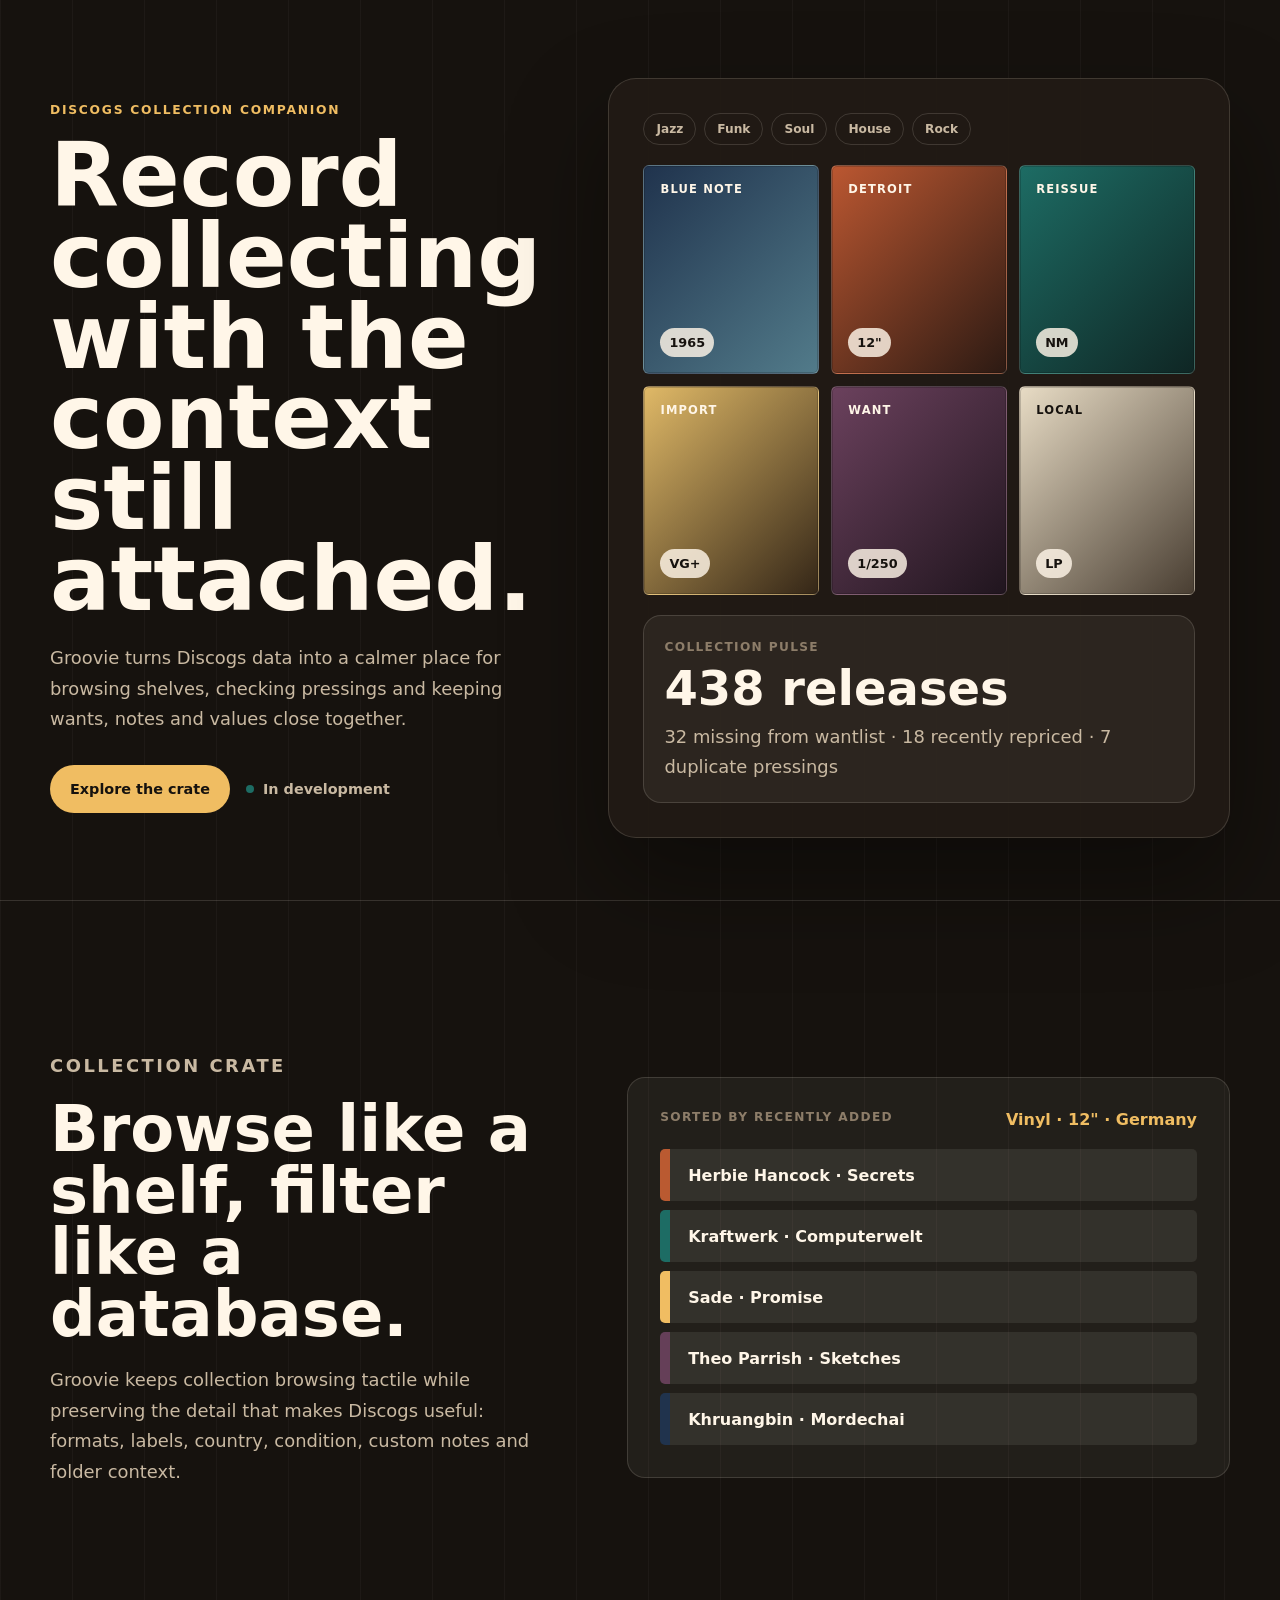
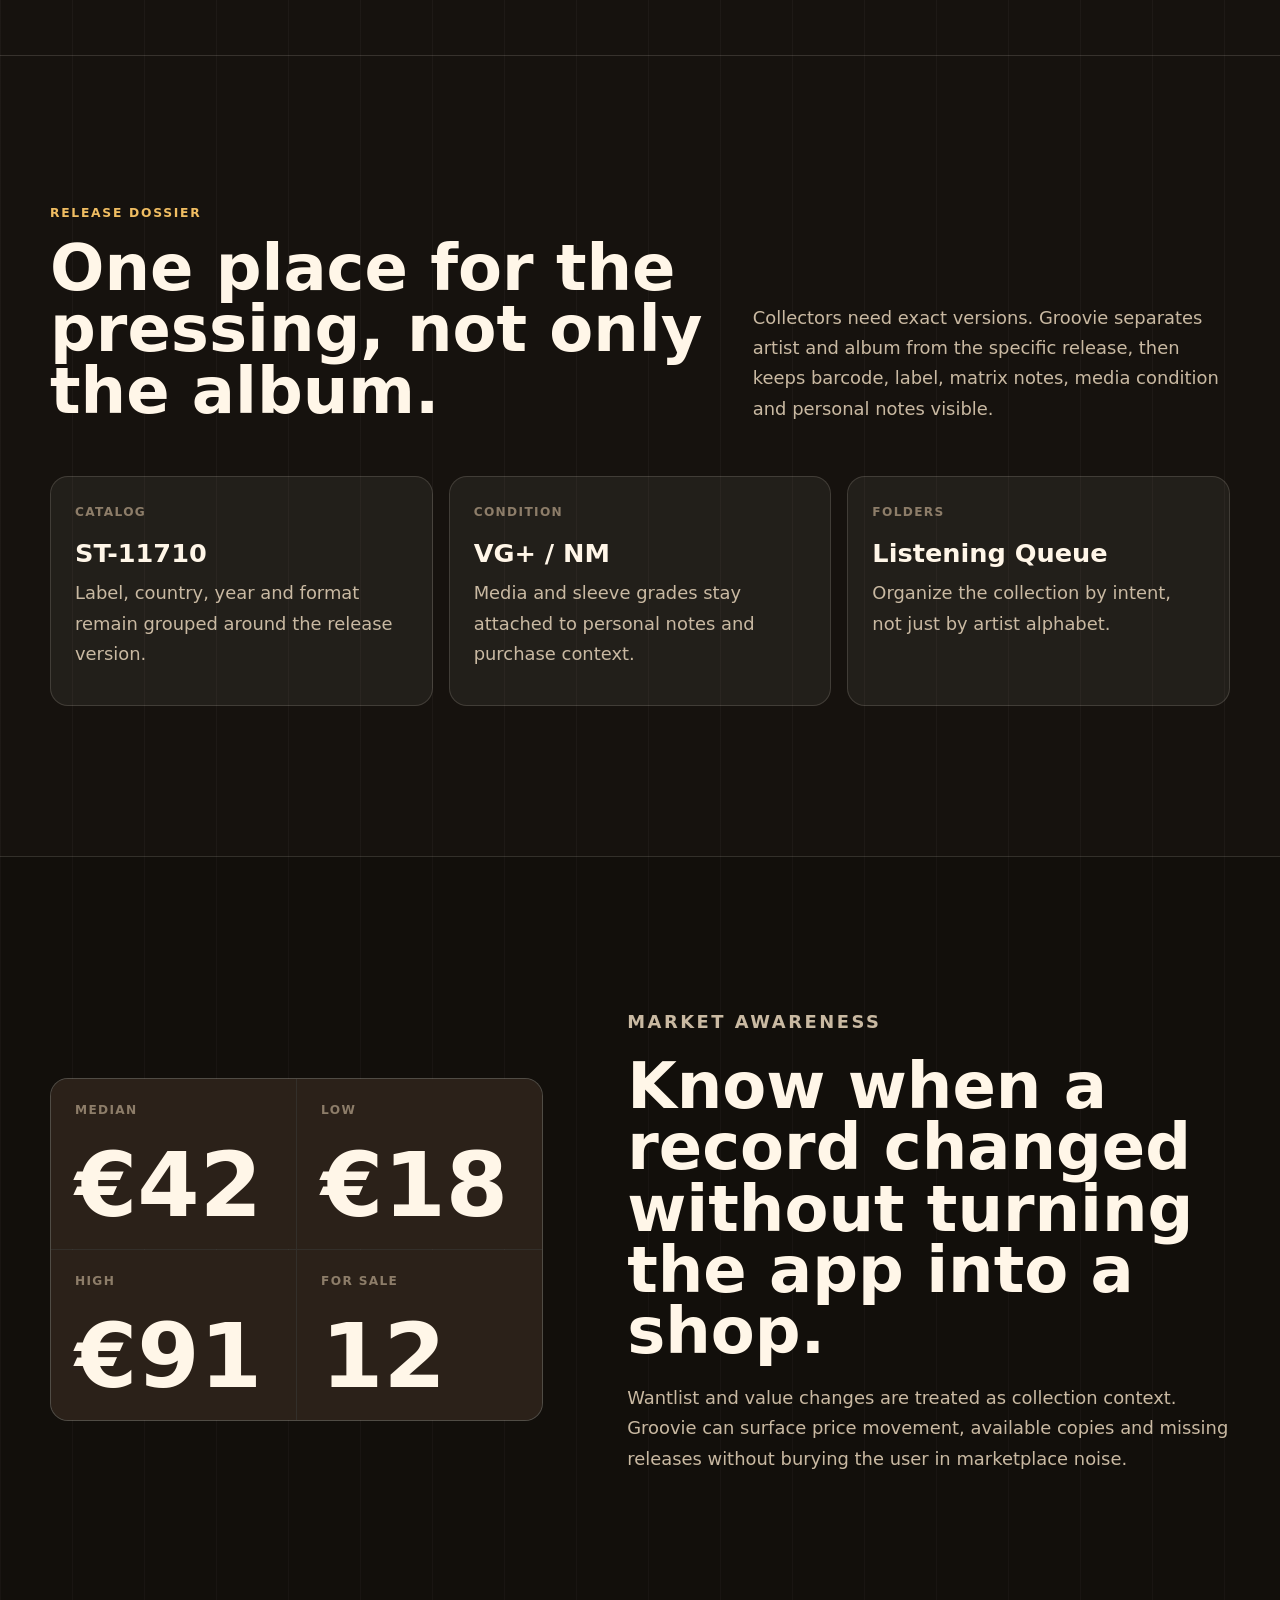
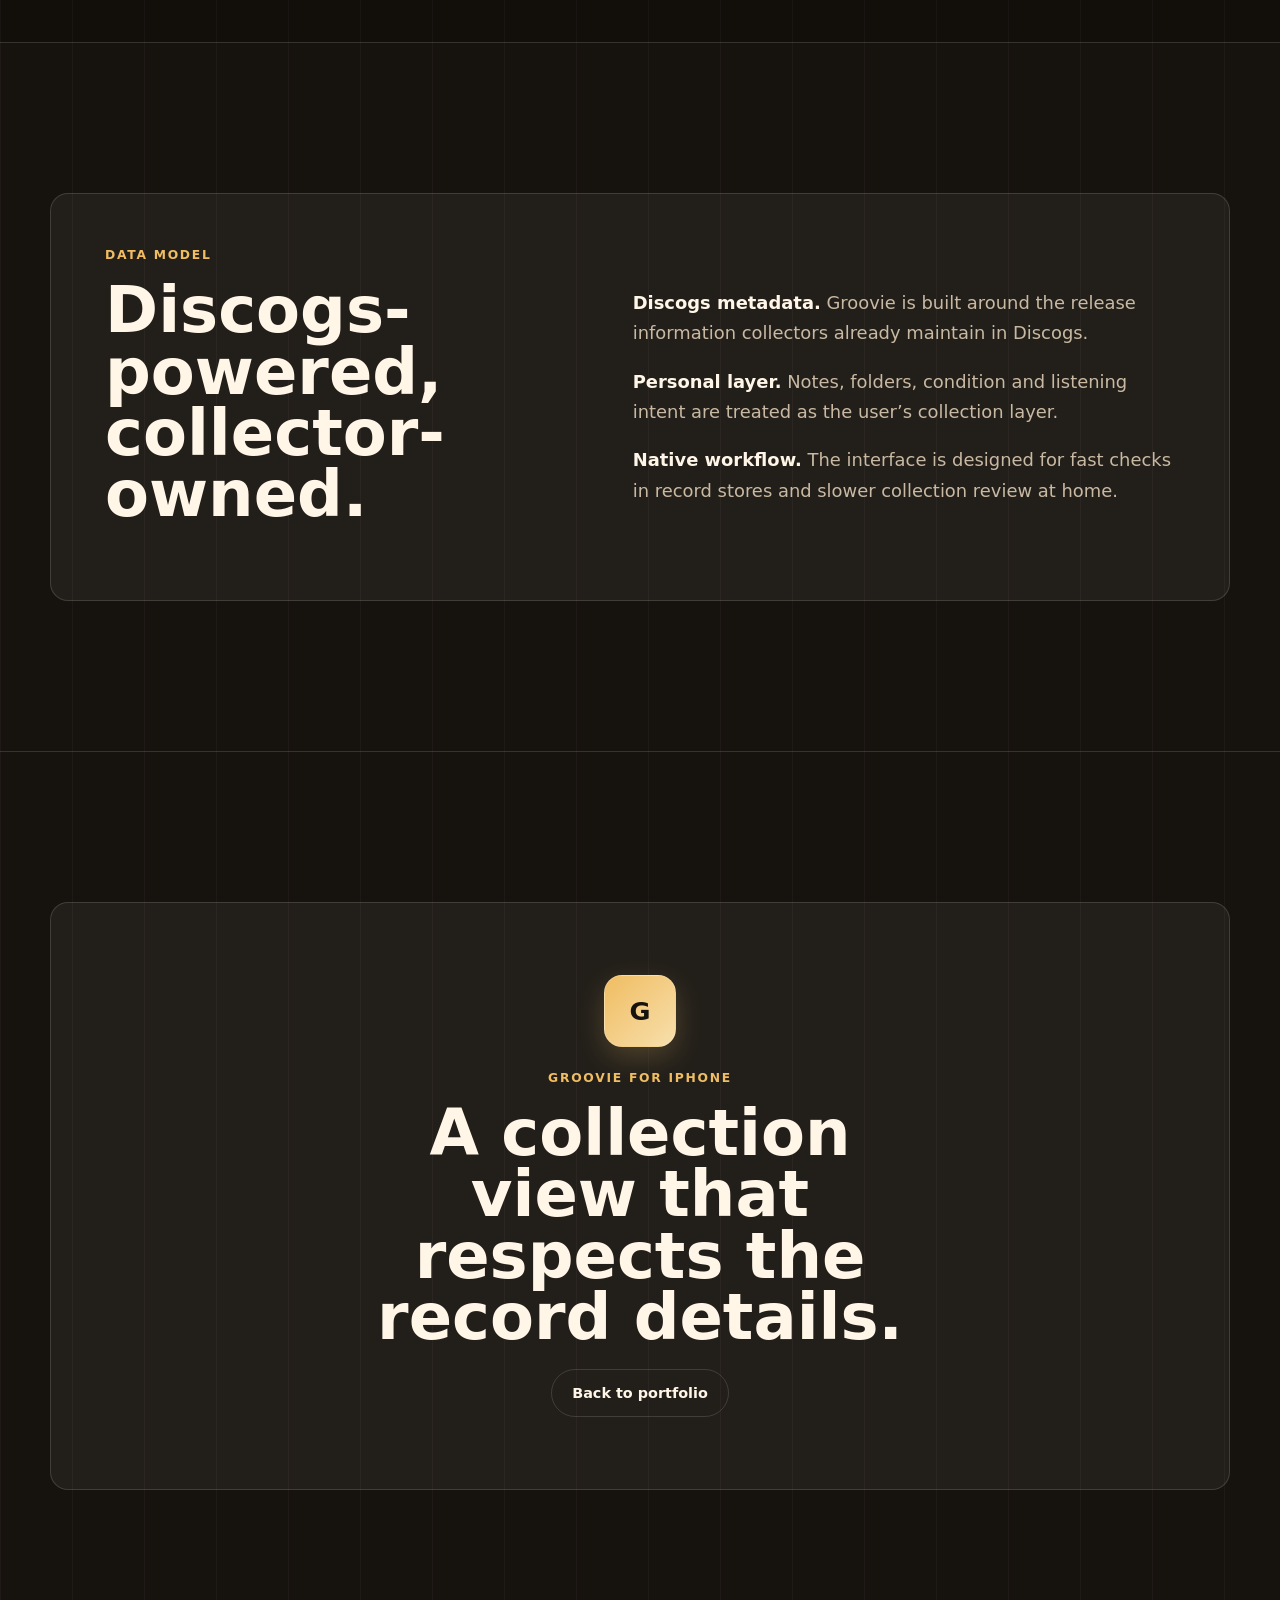
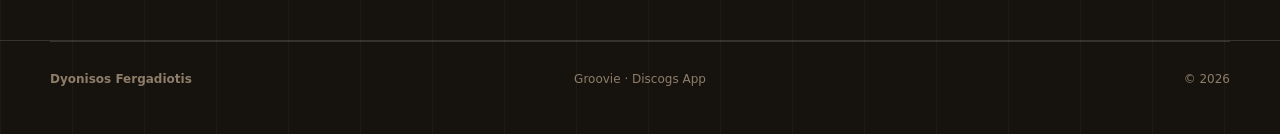
==== projects/GV/Groovie.html @ c1273c3e "Add Groovie portfolio page" ====
<!doctype html>
<html lang="en">
<head>
  <meta charset="utf-8">
  <meta name="viewport" content="width=device-width, initial-scale=1, viewport-fit=cover">
  <meta name="theme-color" content="#16120e">
  <meta name="description" content="Groovie is a native Discogs companion for browsing, valuing and organizing a record collection.">
  <meta property="og:title" content="Groovie · A Discogs companion for record collectors.">
  <meta property="og:description" content="Collection context, release details, wantlist signals and market awareness for vinyl collectors.">
  <title>Groovie · Discogs Collection App</title>
  <link rel="stylesheet" href="../app-shell.css?v=20260615-mobile-safe-area-v2">
  <link rel="stylesheet" href="stylesheet.css?v=20260620-groovie">
  <link rel="stylesheet" href="../../css/motion.css?v=20260614">
  <script src="../../js/motion.js?v=20260614" defer></script>
</head>
<body>
  <a class="skip-link" href="#main">Skip to content</a>

  <header class="app-header">
    <a class="app-brand" href="#top" aria-label="Groovie home">
      <span class="groovie-brand-mark" aria-hidden="true">G</span>
      <span>Groovie</span>
    </a>
    <button class="app-nav-toggle" type="button" aria-expanded="false" aria-controls="app-navigation">Menu</button>
    <nav class="app-nav" id="app-navigation" aria-label="Page sections">
      <a href="#crate">Crate</a>
      <a href="#release">Release</a>
      <a href="#market">Market</a>
      <a href="#privacy">Privacy</a>
    </nav>
    <a class="app-portfolio-link" href="../../index.html">Portfolio</a>
  </header>

  <main id="main">
    <section class="groovie-hero" id="top">
      <div class="hero-copy reveal">
        <p class="eyebrow">Discogs collection companion</p>
        <h1>Record collecting with the context still attached.</h1>
        <p class="hero-lead">Groovie turns Discogs data into a calmer place for browsing shelves, checking pressings and keeping wants, notes and values close together.</p>
        <div class="hero-actions">
          <a class="button button-primary" href="#crate">Explore the crate</a>
          <span class="status"><span></span>In development</span>
        </div>
      </div>

      <div class="crate-stage reveal" aria-label="Groovie collection preview">
        <div class="record-index" aria-hidden="true">
          <span>Jazz</span><span>Funk</span><span>Soul</span><span>House</span><span>Rock</span>
        </div>
        <div class="record-wall" aria-hidden="true">
          <article class="sleeve sleeve-one"><span>Blue Note</span><strong>1965</strong></article>
          <article class="sleeve sleeve-two"><span>Detroit</span><strong>12"</strong></article>
          <article class="sleeve sleeve-three"><span>Reissue</span><strong>NM</strong></article>
          <article class="sleeve sleeve-four"><span>Import</span><strong>VG+</strong></article>
          <article class="sleeve sleeve-five"><span>Want</span><strong>1/250</strong></article>
          <article class="sleeve sleeve-six"><span>Local</span><strong>LP</strong></article>
        </div>
        <div class="needle-panel">
          <span>Collection pulse</span>
          <strong>438 releases</strong>
          <p>32 missing from wantlist · 18 recently repriced · 7 duplicate pressings</p>
        </div>
      </div>
    </section>

    <section class="crate-section" id="crate">
      <div class="section-shell split-layout">
        <div class="section-copy reveal">
          <p class="eyebrow">Collection crate</p>
          <h2>Browse like a shelf, filter like a database.</h2>
          <p>Groovie keeps collection browsing tactile while preserving the detail that makes Discogs useful: formats, labels, country, condition, custom notes and folder context.</p>
        </div>
        <div class="crate-console reveal">
          <div class="console-top">
            <span>Sorted by recently added</span>
            <strong>Vinyl · 12" · Germany</strong>
          </div>
          <div class="spine-list" aria-label="Example record spines">
            <span style="--c: #ba5a31;">Herbie Hancock · Secrets</span>
            <span style="--c: #1d6c64;">Kraftwerk · Computerwelt</span>
            <span style="--c: #f0bd62;">Sade · Promise</span>
            <span style="--c: #653f58;">Theo Parrish · Sketches</span>
            <span style="--c: #20334d;">Khruangbin · Mordechai</span>
          </div>
        </div>
      </div>
    </section>

    <section class="release-section" id="release">
      <div class="section-shell">
        <div class="section-heading reveal">
          <div>
            <p class="eyebrow">Release dossier</p>
            <h2>One place for the pressing, not only the album.</h2>
          </div>
          <p>Collectors need exact versions. Groovie separates artist and album from the specific release, then keeps barcode, label, matrix notes, media condition and personal notes visible.</p>
        </div>
        <div class="release-grid">
          <article class="release-card reveal">
            <span>Catalog</span>
            <strong>ST-11710</strong>
            <p>Label, country, year and format remain grouped around the release version.</p>
          </article>
          <article class="release-card reveal">
            <span>Condition</span>
            <strong>VG+ / NM</strong>
            <p>Media and sleeve grades stay attached to personal notes and purchase context.</p>
          </article>
          <article class="release-card reveal">
            <span>Folders</span>
            <strong>Listening Queue</strong>
            <p>Organize the collection by intent, not just by artist alphabet.</p>
          </article>
        </div>
      </div>
    </section>

    <section class="market-section" id="market">
      <div class="section-shell market-layout">
        <div class="market-board reveal" aria-label="Example market signals">
          <div><span>Median</span><strong>€42</strong></div>
          <div><span>Low</span><strong>€18</strong></div>
          <div><span>High</span><strong>€91</strong></div>
          <div><span>For sale</span><strong>12</strong></div>
        </div>
        <div class="section-copy reveal">
          <p class="eyebrow">Market awareness</p>
          <h2>Know when a record changed without turning the app into a shop.</h2>
          <p>Wantlist and value changes are treated as collection context. Groovie can surface price movement, available copies and missing releases without burying the user in marketplace noise.</p>
        </div>
      </div>
    </section>

    <section class="privacy-section" id="privacy">
      <div class="section-shell privacy-layout reveal">
        <div>
          <p class="eyebrow">Data model</p>
          <h2>Discogs-powered, collector-owned.</h2>
        </div>
        <div class="privacy-copy">
          <p><strong>Discogs metadata.</strong> Groovie is built around the release information collectors already maintain in Discogs.</p>
          <p><strong>Personal layer.</strong> Notes, folders, condition and listening intent are treated as the user’s collection layer.</p>
          <p><strong>Native workflow.</strong> The interface is designed for fast checks in record stores and slower collection review at home.</p>
        </div>
      </div>
    </section>

    <section class="closing-section">
      <div class="section-shell closing-inner reveal">
        <span class="groovie-brand-mark closing-mark" aria-hidden="true">G</span>
        <p class="eyebrow">Groovie for iPhone</p>
        <h2>A collection view that respects the record details.</h2>
        <a class="button button-secondary" href="../../index.html">Back to portfolio</a>
      </div>
    </section>
  </main>

  <footer class="app-footer">
    <a href="../../index.html">Dyonisos Fergadiotis</a>
    <span class="app-footer-product">Groovie · Discogs App</span>
    <span class="app-footer-copy">&copy; <span data-current-year></span></span>
  </footer>
  <script src="../app-shell.js?v=20260615-scroll-reveal" defer></script>
</body>
</html>
---- projects/app-shell.css ----
.app-header,
.app-footer {
  --safe-top: env(safe-area-inset-top, 0px);
  --safe-right: env(safe-area-inset-right, 0px);
  --safe-bottom: env(safe-area-inset-bottom, 0px);
  --safe-left: env(safe-area-inset-left, 0px);
}

.app-header {
  position: fixed;
  top: calc(16px + var(--safe-top));
  left: 50%;
  z-index: 100;
  width: min(calc(100% - 32px - var(--safe-left) - var(--safe-right)), 1180px);
  max-height: calc(100dvh - 32px - var(--safe-top) - var(--safe-bottom));
  min-height: 64px;
  padding: 9px 10px 9px 12px;
  display: grid;
  grid-template-columns: 1fr auto 1fr;
  align-items: center;
  gap: 20px;
  transform: translateX(-50%);
  border: 1px solid var(--line, rgba(255, 255, 255, 0.14));
  border-radius: 20px;
  background: color-mix(in srgb, var(--bg, var(--ink, #101116)) 78%, transparent);
  box-shadow: 0 20px 60px rgba(0, 0, 0, 0.18);
  backdrop-filter: blur(22px) saturate(140%);
  transition: opacity 260ms ease, transform 260ms ease, visibility 260ms ease;
}

html.app-header-scroll-reveal .app-header:not(.is-visible) {
  opacity: 0;
  visibility: hidden;
  pointer-events: none;
  transform: translate(-50%, calc(-100% - 16px - var(--safe-top)));
}

.app-brand {
  display: inline-flex;
  align-items: center;
  gap: 10px;
  width: max-content;
  color: var(--text, var(--ink, #fff));
  font-size: 0.94rem;
  font-weight: 700;
  text-decoration: none;
  overflow-wrap: anywhere;
}

.app-brand img {
  width: 42px;
  height: 42px;
  border-radius: 11px;
  object-fit: cover;
  box-shadow: 0 8px 24px color-mix(in srgb, var(--accent, var(--blue, #3478f6)) 24%, transparent);
}

.app-nav {
  display: flex;
  align-items: center;
  justify-content: center;
  gap: 4px;
}

.app-nav a,
.app-portfolio-link {
  min-height: 40px;
  padding: 9px 13px;
  display: inline-flex;
  align-items: center;
  justify-content: center;
  border-radius: 11px;
  color: var(--muted, #8a8f99);
  font-size: 0.86rem;
  font-weight: 600;
  text-decoration: none;
  overflow-wrap: anywhere;
  transition: color 180ms ease, background 180ms ease;
}

.app-nav a:hover,
.app-nav a:focus-visible {
  color: var(--text, var(--ink, #fff));
  background: color-mix(in srgb, var(--text, #fff) 7%, transparent);
}

.app-portfolio-link {
  justify-self: end;
  color: var(--bg, var(--ink, #07101f));
  background: var(--accent, var(--blue, #7cc4ff));
}

.app-portfolio-link:hover,
.app-portfolio-link:focus-visible {
  filter: brightness(1.08);
}

.app-nav-toggle {
  display: none;
  min-width: 44px;
  min-height: 44px;
  padding: 9px 12px;
  color: var(--text, var(--ink, #fff));
  border: 1px solid var(--line, rgba(255, 255, 255, 0.14));
  border-radius: 11px;
  background: transparent;
  font: inherit;
  font-size: 0.82rem;
  font-weight: 700;
}

.app-footer {
  width: min(calc(100% - 40px - var(--safe-left) - var(--safe-right)), 1180px);
  margin: 0 auto;
  padding: 30px 0 calc(48px + var(--safe-bottom));
  display: grid;
  grid-template-columns: 1fr auto 1fr;
  align-items: center;
  gap: 24px;
  color: var(--faint, var(--muted, #8a8f99));
  border-top: 1px solid var(--line, rgba(255, 255, 255, 0.14));
  font-size: 0.75rem;
}

.app-footer a {
  width: max-content;
  color: inherit;
  font-weight: 650;
  text-decoration: none;
}

.app-footer a:hover,
.app-footer a:focus-visible {
  color: var(--text, var(--ink, #fff));
}

.app-footer-product {
  text-align: center;
}

.app-footer-copy {
  justify-self: end;
}

@media (max-width: 860px) {
  .app-header {
    grid-template-columns: minmax(0, 1fr) auto auto;
    align-items: center;
    gap: 8px;
    overflow-y: auto;
    overscroll-behavior: contain;
  }

  .app-brand {
    grid-column: 1;
    grid-row: 1;
  }

  .app-nav-toggle {
    grid-column: 3;
    grid-row: 1;
    display: inline-flex;
    align-items: center;
    justify-content: center;
  }

  .app-nav {
    display: none;
    grid-column: 1 / -1;
    width: 100%;
    max-height: calc(100dvh - 92px - var(--safe-top) - var(--safe-bottom));
    padding-top: 6px;
    overflow-y: auto;
    overscroll-behavior: contain;
    flex-direction: column;
    align-items: stretch;
  }

  .app-nav.open {
    display: flex;
  }

  .app-nav a {
    width: 100%;
    min-height: 44px;
  }

  .app-portfolio-link {
    grid-column: 2;
    grid-row: 1;
    width: auto;
    min-height: 44px;
    padding-inline: 12px;
  }

  .app-footer {
    grid-template-columns: 1fr;
    gap: 10px;
  }

  .app-footer-product {
    text-align: left;
  }

  .app-footer-copy {
    justify-self: start;
  }
}

@media (max-width: 480px) {
  .app-header {
    top: calc(10px + var(--safe-top));
    width: calc(100% - 20px - var(--safe-left) - var(--safe-right));
    max-height: calc(100dvh - 20px - var(--safe-top) - var(--safe-bottom));
    padding: 7px 8px 7px 10px;
    border-radius: 16px;
  }

  .app-brand img {
    width: 38px;
    height: 38px;
  }

  .app-brand {
    gap: 8px;
  }

  .app-portfolio-link,
  .app-nav-toggle {
    padding-inline: 10px;
    font-size: 0.76rem;
  }

  .app-footer {
    width: min(calc(100% - 28px - var(--safe-left) - var(--safe-right)), 1180px);
    padding-bottom: calc(34px + var(--safe-bottom));
  }
}

@media (max-width: 360px) {
  .app-brand span {
    display: none;
  }
}

@media (prefers-reduced-motion: reduce) {
  .app-header {
    transition-duration: 0.01ms;
  }
}
---- projects/GV/stylesheet.css ----
:root {
  --bg: #16120e;
  --surface: #221b15;
  --surface-soft: #2b2119;
  --text: #fff6e8;
  --muted: #c9b9a2;
  --faint: #8d7d69;
  --line: rgba(255, 246, 232, 0.14);
  --accent: #f0bd62;
  --accent-deep: #ba5a31;
  --green: #1d6c64;
  --max: 1180px;
}

* {
  box-sizing: border-box;
}

html {
  scroll-behavior: smooth;
  scroll-padding-top: 96px;
  background: var(--bg);
}

body {
  margin: 0;
  overflow-x: hidden;
  color: var(--text);
  background:
    linear-gradient(90deg, rgba(255, 246, 232, 0.035) 1px, transparent 1px) 0 0 / 72px 72px,
    var(--bg);
  font-family: Inter, ui-sans-serif, system-ui, -apple-system, BlinkMacSystemFont, "Segoe UI", sans-serif;
}

body::before {
  position: fixed;
  inset: 0;
  z-index: -1;
  content: "";
  background:
    linear-gradient(180deg, rgba(240, 189, 98, 0.11), transparent 34%),
    linear-gradient(120deg, rgba(29, 108, 100, 0.11), transparent 42%);
  pointer-events: none;
}

img,
svg {
  max-width: 100%;
  display: block;
}

a {
  color: inherit;
}

.skip-link {
  position: fixed;
  top: 12px;
  left: 12px;
  z-index: 1000;
  padding: 10px 14px;
  color: #16120e;
  background: var(--accent);
  transform: translateY(-140%);
}

.skip-link:focus {
  transform: translateY(0);
}

.section-shell,
.groovie-hero {
  width: min(calc(100% - 40px - env(safe-area-inset-left, 0px) - env(safe-area-inset-right, 0px)), var(--max));
  margin-inline: auto;
}

.groovie-brand-mark {
  width: 42px;
  height: 42px;
  display: grid;
  place-items: center;
  flex: 0 0 auto;
  border: 1px solid rgba(255, 246, 232, 0.22);
  border-radius: 11px;
  color: #16120e;
  background: linear-gradient(135deg, var(--accent), #f7dfac);
  box-shadow: 0 10px 28px rgba(240, 189, 98, 0.22);
  font-weight: 850;
}

.groovie-hero {
  min-height: 100svh;
  display: grid;
  grid-template-columns: minmax(0, 0.86fr) minmax(420px, 1.14fr);
  gap: clamp(42px, 7vw, 96px);
  align-items: center;
  padding: 72px 0 56px;
}

.eyebrow {
  margin: 0 0 18px;
  color: var(--accent);
  font-size: 0.77rem;
  font-weight: 800;
  letter-spacing: 0.14em;
  text-transform: uppercase;
}

h1,
h2,
h3,
p {
  margin-top: 0;
}

h1 {
  max-width: 10ch;
  margin-bottom: 24px;
  font-size: clamp(4rem, 7vw, 6.3rem);
  line-height: 0.9;
  letter-spacing: 0;
}

h2 {
  margin-bottom: 20px;
  font-size: clamp(2.2rem, 5vw, 5rem);
  line-height: 0.96;
  letter-spacing: 0;
}

h3 {
  font-size: 1.2rem;
}

.hero-lead,
.section-copy p,
.section-heading > p,
.privacy-copy p,
.release-card p,
.needle-panel p {
  color: var(--muted);
  font-size: clamp(1rem, 1.4vw, 1.12rem);
  line-height: 1.7;
}

.hero-lead {
  max-width: 48ch;
  margin-bottom: 30px;
}

.hero-actions {
  display: flex;
  align-items: center;
  flex-wrap: wrap;
  gap: 16px;
}

.button,
.status {
  min-height: 48px;
  display: inline-flex;
  align-items: center;
  justify-content: center;
  border-radius: 999px;
  font-size: 0.9rem;
  font-weight: 800;
  text-decoration: none;
}

.button {
  padding: 13px 20px;
}

.button-primary {
  color: #16120e;
  background: var(--accent);
}

.button-secondary {
  color: var(--text);
  border: 1px solid var(--line);
}

.status {
  gap: 9px;
  color: var(--muted);
}

.status span {
  width: 8px;
  height: 8px;
  border-radius: 50%;
  background: var(--green);
}

.crate-stage {
  position: relative;
  min-height: 660px;
  padding: clamp(18px, 3vw, 34px);
  display: grid;
  align-content: stretch;
  gap: 20px;
  border: 1px solid var(--line);
  border-radius: 28px;
  background: color-mix(in srgb, var(--surface) 92%, transparent);
  box-shadow: 0 44px 100px rgba(0, 0, 0, 0.38);
}

.record-index {
  display: flex;
  flex-wrap: wrap;
  gap: 8px;
}

.record-index span {
  padding: 8px 12px;
  border: 1px solid var(--line);
  border-radius: 999px;
  color: var(--muted);
  font-size: 0.76rem;
  font-weight: 750;
}

.record-wall {
  min-height: 430px;
  display: grid;
  grid-template-columns: repeat(3, minmax(0, 1fr));
  gap: 12px;
}

.sleeve {
  min-height: 0;
  padding: 16px;
  display: flex;
  flex-direction: column;
  justify-content: space-between;
  overflow: hidden;
  border: 1px solid rgba(255, 246, 232, 0.16);
  border-radius: 6px;
  color: #fff6e8;
  box-shadow: inset 0 0 0 1px rgba(0, 0, 0, 0.18);
}

.sleeve span,
.sleeve strong {
  position: relative;
  z-index: 1;
}

.sleeve span {
  font-size: 0.72rem;
  font-weight: 800;
  letter-spacing: 0.1em;
  text-transform: uppercase;
}

.sleeve strong {
  align-self: flex-start;
  padding: 7px 9px;
  color: #16120e;
  background: rgba(255, 246, 232, 0.82);
  border-radius: 999px;
  font-size: 0.8rem;
}

.sleeve-one { background: linear-gradient(135deg, #20334d, #527b8a); }
.sleeve-two { background: linear-gradient(135deg, #bb5731, #2c1a13); }
.sleeve-three { background: linear-gradient(135deg, #1d6c64, #0f2624); }
.sleeve-four { background: linear-gradient(135deg, #e0b967, #342617); }
.sleeve-five { background: linear-gradient(135deg, #6b415d, #20151e); }
.sleeve-six { background: linear-gradient(135deg, #e8dcc5, #493e32); color: #16120e; }

.needle-panel,
.crate-console,
.release-card,
.market-board,
.privacy-layout,
.closing-inner {
  border: 1px solid var(--line);
  border-radius: 18px;
  background: rgba(255, 246, 232, 0.055);
}

.needle-panel {
  padding: 20px;
}

.needle-panel span,
.console-top span,
.release-card span,
.market-board span {
  color: var(--faint);
  font-size: 0.76rem;
  font-weight: 800;
  letter-spacing: 0.11em;
  text-transform: uppercase;
}

.needle-panel strong {
  display: block;
  margin: 5px 0 6px;
  font-size: clamp(1.6rem, 4vw, 3rem);
}

.needle-panel p {
  margin: 0;
}

.crate-section,
.release-section,
.market-section,
.privacy-section,
.closing-section {
  padding: clamp(84px, 12vw, 150px) 0;
  border-top: 1px solid var(--line);
}

.split-layout,
.market-layout,
.privacy-layout {
  display: grid;
  grid-template-columns: minmax(0, 0.9fr) minmax(0, 1.1fr);
  gap: clamp(34px, 7vw, 84px);
  align-items: center;
}

.section-copy p {
  max-width: 58ch;
}

.crate-console {
  padding: clamp(20px, 3vw, 32px);
}

.console-top {
  display: flex;
  justify-content: space-between;
  gap: 18px;
  margin-bottom: 20px;
}

.console-top strong {
  color: var(--accent);
}

.spine-list {
  display: grid;
  gap: 9px;
}

.spine-list span {
  min-height: 52px;
  padding: 0 18px;
  display: flex;
  align-items: center;
  border-left: 10px solid var(--c);
  border-radius: 5px;
  color: var(--text);
  background: rgba(255, 246, 232, 0.08);
  font-weight: 760;
}

.section-heading {
  display: grid;
  grid-template-columns: minmax(0, 1fr) minmax(280px, 0.72fr);
  gap: 40px;
  align-items: end;
  margin-bottom: 34px;
}

.release-grid {
  display: grid;
  grid-template-columns: repeat(3, minmax(0, 1fr));
  gap: 16px;
}

.release-card {
  min-height: 230px;
  padding: 24px;
}

.release-card strong {
  display: block;
  margin: 18px 0 10px;
  font-size: 1.6rem;
}

.release-card p {
  margin-bottom: 0;
}

.market-section {
  background: rgba(0, 0, 0, 0.18);
}

.market-board {
  display: grid;
  grid-template-columns: repeat(2, minmax(0, 1fr));
  gap: 1px;
  overflow: hidden;
  background: var(--line);
}

.market-board div {
  min-height: 170px;
  padding: 24px;
  display: flex;
  flex-direction: column;
  justify-content: space-between;
  background: var(--surface-soft);
}

.market-board strong {
  font-size: clamp(2.4rem, 7vw, 5.8rem);
  line-height: 0.9;
}

.privacy-layout {
  padding: clamp(24px, 5vw, 54px);
}

.privacy-copy {
  display: grid;
  gap: 18px;
}

.privacy-copy p {
  margin: 0;
}

.privacy-copy strong {
  color: var(--text);
}

.closing-section {
  border-bottom: 1px solid var(--line);
}

.closing-inner {
  min-height: 420px;
  padding: clamp(28px, 7vw, 72px);
  display: grid;
  place-items: center;
  text-align: center;
}

.closing-mark {
  width: 72px;
  height: 72px;
  margin-bottom: 24px;
  border-radius: 18px;
  font-size: 1.6rem;
}

.closing-inner h2 {
  max-width: 12ch;
}

@media (max-width: 920px) {
  .groovie-hero,
  .split-layout,
  .market-layout,
  .privacy-layout,
  .section-heading {
    grid-template-columns: 1fr;
  }

  .groovie-hero {
    min-height: auto;
    padding-top: 130px;
  }

  .crate-stage {
    min-height: auto;
  }

  .market-layout .section-copy {
    order: -1;
  }
}

@media (max-width: 700px) {
  .section-shell,
  .groovie-hero {
    width: min(calc(100% - 28px - env(safe-area-inset-left, 0px) - env(safe-area-inset-right, 0px)), var(--max));
  }

  .groovie-hero {
    gap: 28px;
    padding-top: 104px;
  }

  h1 {
    max-width: 11ch;
    font-size: clamp(2.75rem, 13vw, 3.7rem);
    line-height: 0.94;
  }

  h2 {
    font-size: clamp(2.1rem, 11vw, 3.4rem);
  }

  .hero-actions {
    align-items: stretch;
    flex-direction: column;
  }

  .button,
  .status {
    width: 100%;
  }

  .release-grid,
  .market-board {
    grid-template-columns: 1fr;
  }

  .crate-stage {
    gap: 14px;
    padding: 16px;
  }

  .record-wall {
    min-height: 188px;
    display: flex;
    overflow-x: auto;
    overscroll-behavior-inline: contain;
    padding-bottom: 4px;
    scroll-snap-type: inline proximity;
  }

  .sleeve {
    min-height: 178px;
    flex: 0 0 136px;
    scroll-snap-align: start;
  }

  .needle-panel {
    padding: 16px;
  }

  .needle-panel strong {
    font-size: 1.7rem;
  }

  .console-top {
    flex-direction: column;
  }

  .market-board div {
    min-height: 130px;
  }
}

@media (prefers-reduced-motion: reduce) {
  html {
    scroll-behavior: auto;
  }

  *,
  *::before,
  *::after {
    transition-duration: 0.01ms !important;
    animation-duration: 0.01ms !important;
    animation-iteration-count: 1 !important;
  }
}
---- css/motion.css ----
:root {
    --motion-ease: cubic-bezier(.2, .75, .25, 1);
}

.motion-progress {
    position: fixed;
    inset: 0 0 auto;
    z-index: 1000;
    width: 100%;
    height: 3px;
    pointer-events: none;
    transform: scaleX(var(--motion-scroll, 0));
    transform-origin: left;
    background: var(--accent, var(--blue, var(--wb-accent, #1769e0)));
    box-shadow: 0 0 18px color-mix(in srgb, currentColor 45%, transparent);
}

.motion-cursor-glow {
    position: fixed;
    top: 0;
    left: 0;
    z-index: -1;
    width: 380px;
    height: 380px;
    border-radius: 50%;
    pointer-events: none;
    opacity: 0;
    translate: -50% -50%;
    background: radial-gradient(circle, color-mix(in srgb, var(--accent, var(--blue, var(--wb-accent, #1769e0))) 13%, transparent), transparent 68%);
    transition: opacity 350ms ease;
}

body.motion-pointer-active .motion-cursor-glow {
    opacity: 1;
}

.motion-ready .motion-reveal {
    opacity: 0;
    translate: 0 34px;
    transition:
        opacity 800ms ease var(--motion-delay, 0ms),
        translate 900ms var(--motion-ease) var(--motion-delay, 0ms);
}

.motion-ready .motion-reveal.motion-visible {
    opacity: 1;
    translate: 0 0;
}

.motion-ready .chapter-transition .chapter-transition-line {
    transform: scaleX(0);
    transition: transform 900ms var(--motion-ease);
}

.motion-ready .chapter-transition .chapter-transition-line:first-child {
    transform-origin: right;
}

.motion-ready .chapter-transition .chapter-transition-line:last-child {
    transform-origin: left;
}

.motion-ready .chapter-transition .chapter-transition-node {
    opacity: 0;
    transform: scale(.72);
    transition:
        opacity 500ms ease 180ms,
        transform 700ms var(--motion-ease) 180ms;
}

.motion-ready .chapter-transition.motion-visible .chapter-transition-line {
    transform: scaleX(1);
}

.motion-ready .chapter-transition.motion-visible .chapter-transition-node {
    opacity: 1;
    transform: scale(1);
}

.motion-tilt {
    --motion-rx: 0deg;
    --motion-ry: 0deg;
    --motion-lift: 0px;
    transform: perspective(1000px) rotateX(var(--motion-rx)) rotateY(var(--motion-ry)) translateY(var(--motion-lift));
    transform-style: preserve-3d;
    transition:
        transform 420ms var(--motion-ease),
        border-color 300ms ease,
        box-shadow 420ms ease;
    will-change: transform;
}

.motion-tilt:hover {
    --motion-lift: -6px;
    box-shadow: 0 28px 80px rgba(24, 38, 65, 0.16);
}

.motion-tilt > * {
    transform: translateZ(0);
    transition: transform 420ms var(--motion-ease);
}

.motion-tilt:hover > * {
    transform: translateZ(14px);
}

.motion-magnetic {
    translate: var(--motion-x, 0px) var(--motion-y, 0px);
    transition:
        translate 280ms var(--motion-ease),
        transform 180ms ease,
        box-shadow 180ms ease;
    will-change: translate;
}

.motion-parallax {
    will-change: translate;
}

.motion-ready .motion-stagger > * {
    transition-delay: calc(var(--motion-index, 0) * 70ms);
}

.placeholder,
.media-placeholder,
.app-shot-placeholder {
    position: relative;
    overflow: hidden;
}

.placeholder::after,
.media-placeholder::after,
.app-shot-placeholder::after {
    position: absolute;
    inset: -45% auto -45% -45%;
    width: 34%;
    content: "";
    pointer-events: none;
    rotate: 12deg;
    background: linear-gradient(90deg, transparent, color-mix(in srgb, currentColor 8%, transparent), transparent);
    animation: motion-preview-sheen 6s ease-in-out infinite;
}

@keyframes motion-preview-sheen {
    0%, 22% { translate: 0 0; opacity: 0; }
    35% { opacity: 1; }
    64%, 100% { translate: 520% 0; opacity: 0; }
}

@media (hover: none), (pointer: coarse) {
    .motion-cursor-glow {
        display: none;
    }

    .motion-tilt:hover {
        --motion-lift: 0px;
    }
}

@media (prefers-reduced-motion: reduce) {
    .motion-progress,
    .motion-cursor-glow {
        display: none;
    }

    .motion-ready .motion-reveal {
        opacity: 1;
        translate: none;
    }

    .motion-ready .chapter-transition .chapter-transition-line,
    .motion-ready .chapter-transition .chapter-transition-node {
        opacity: 1;
        transform: none;
    }

    .motion-tilt,
    .motion-magnetic,
    .motion-parallax {
        translate: none !important;
        transform: none !important;
    }

    .placeholder::after,
    .media-placeholder::after,
    .app-shot-placeholder::after {
        display: none;
    }
}
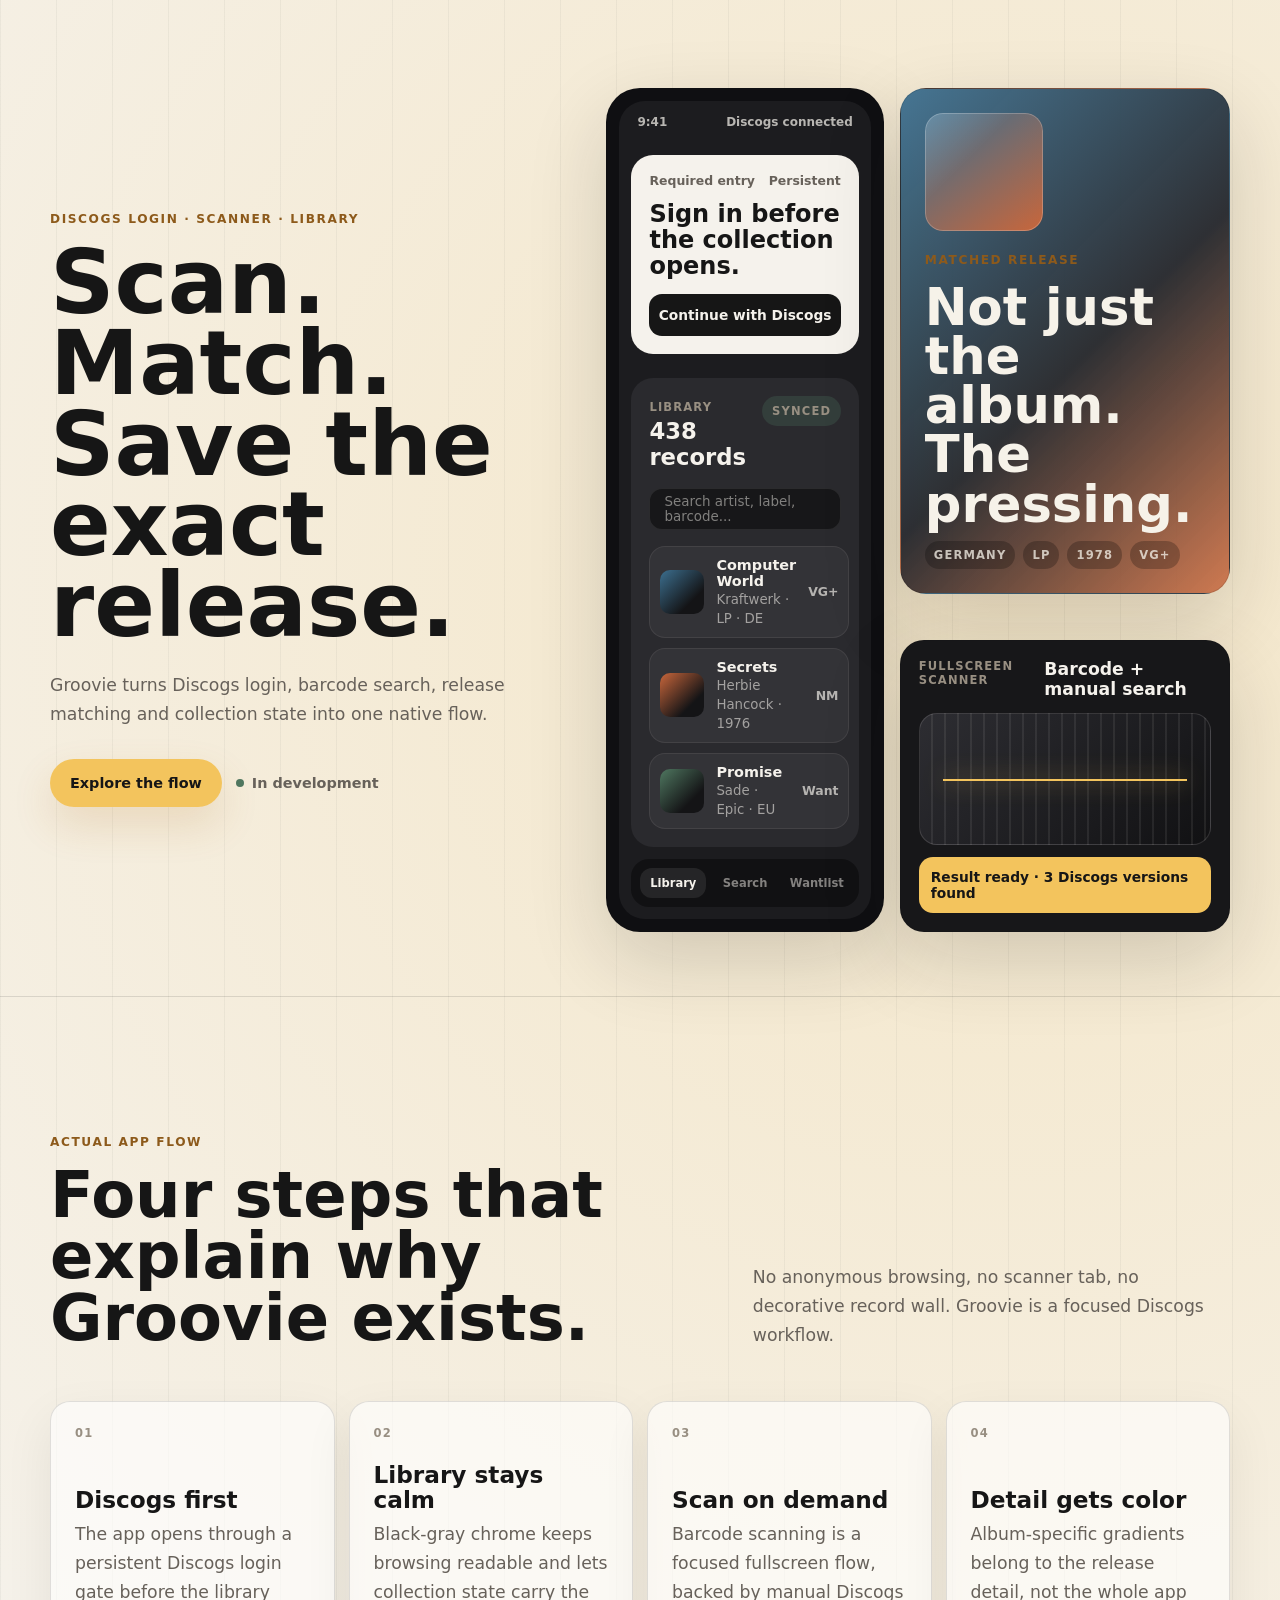
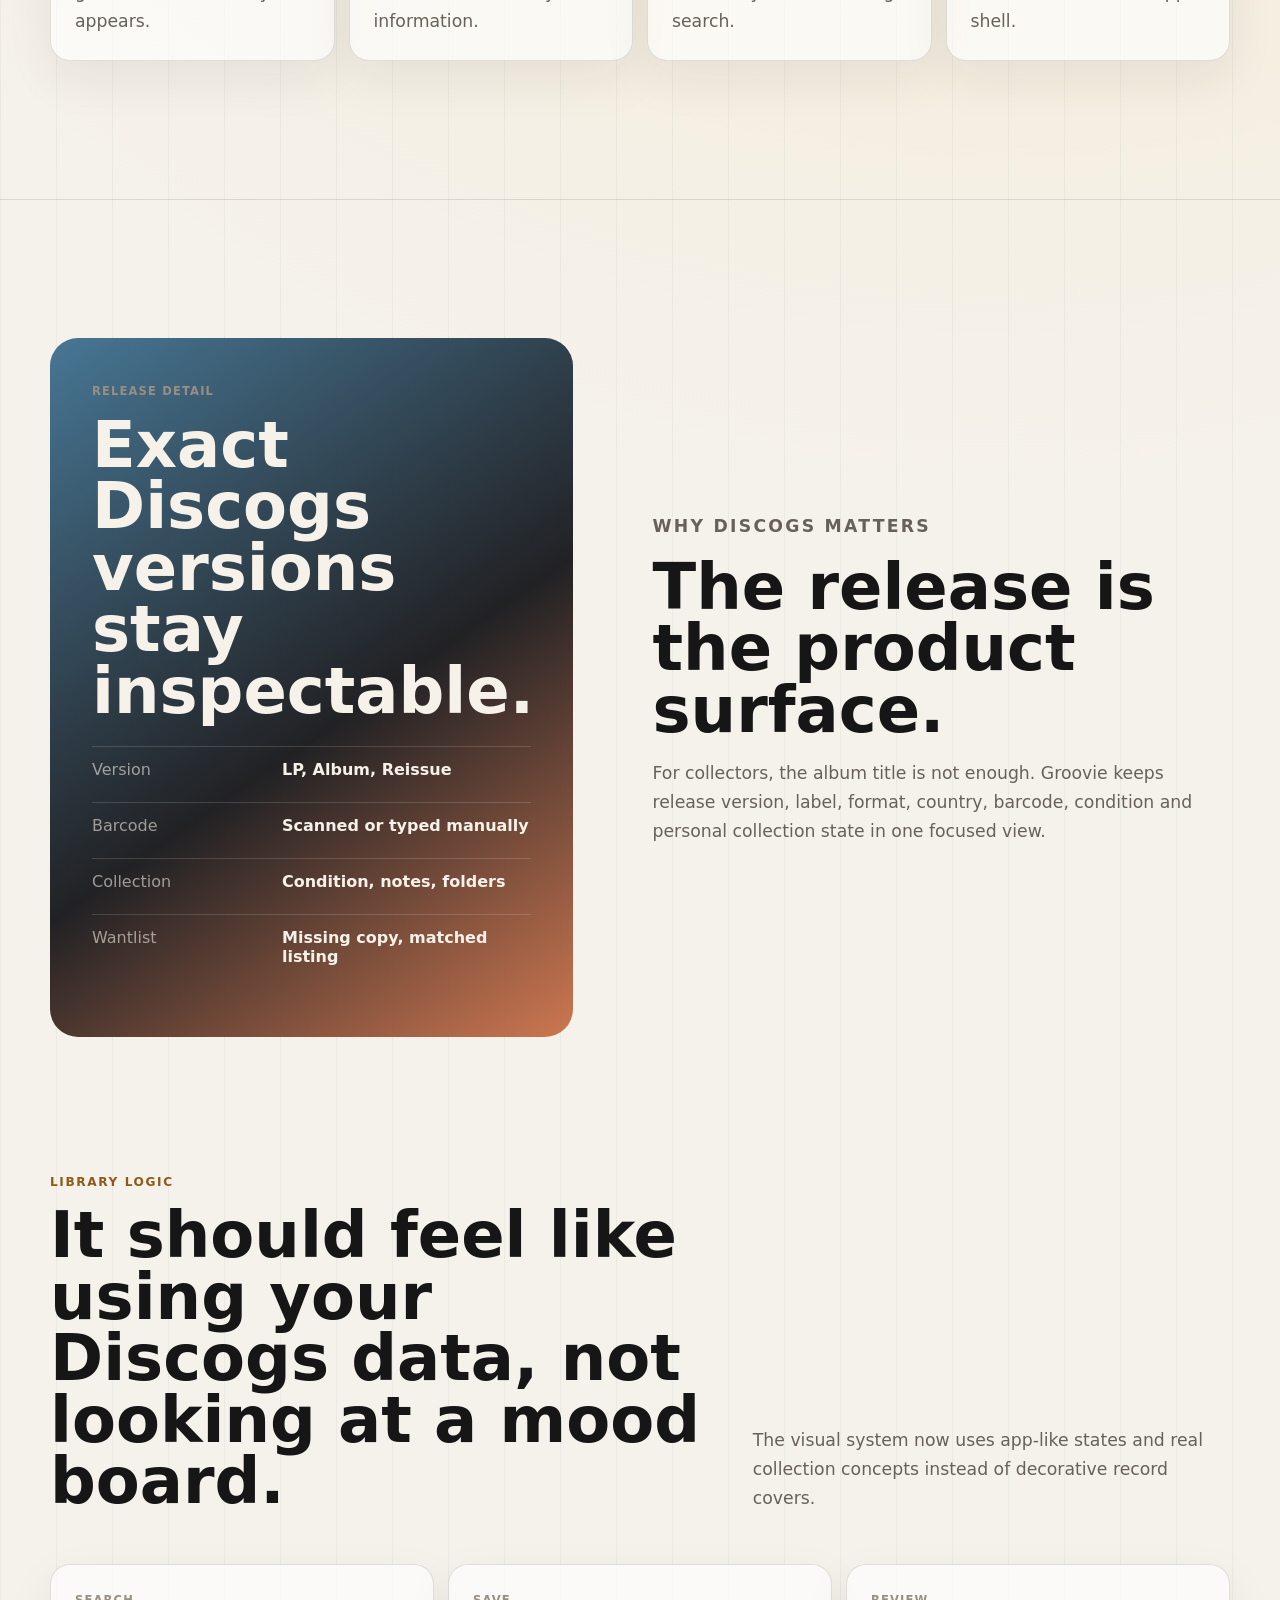
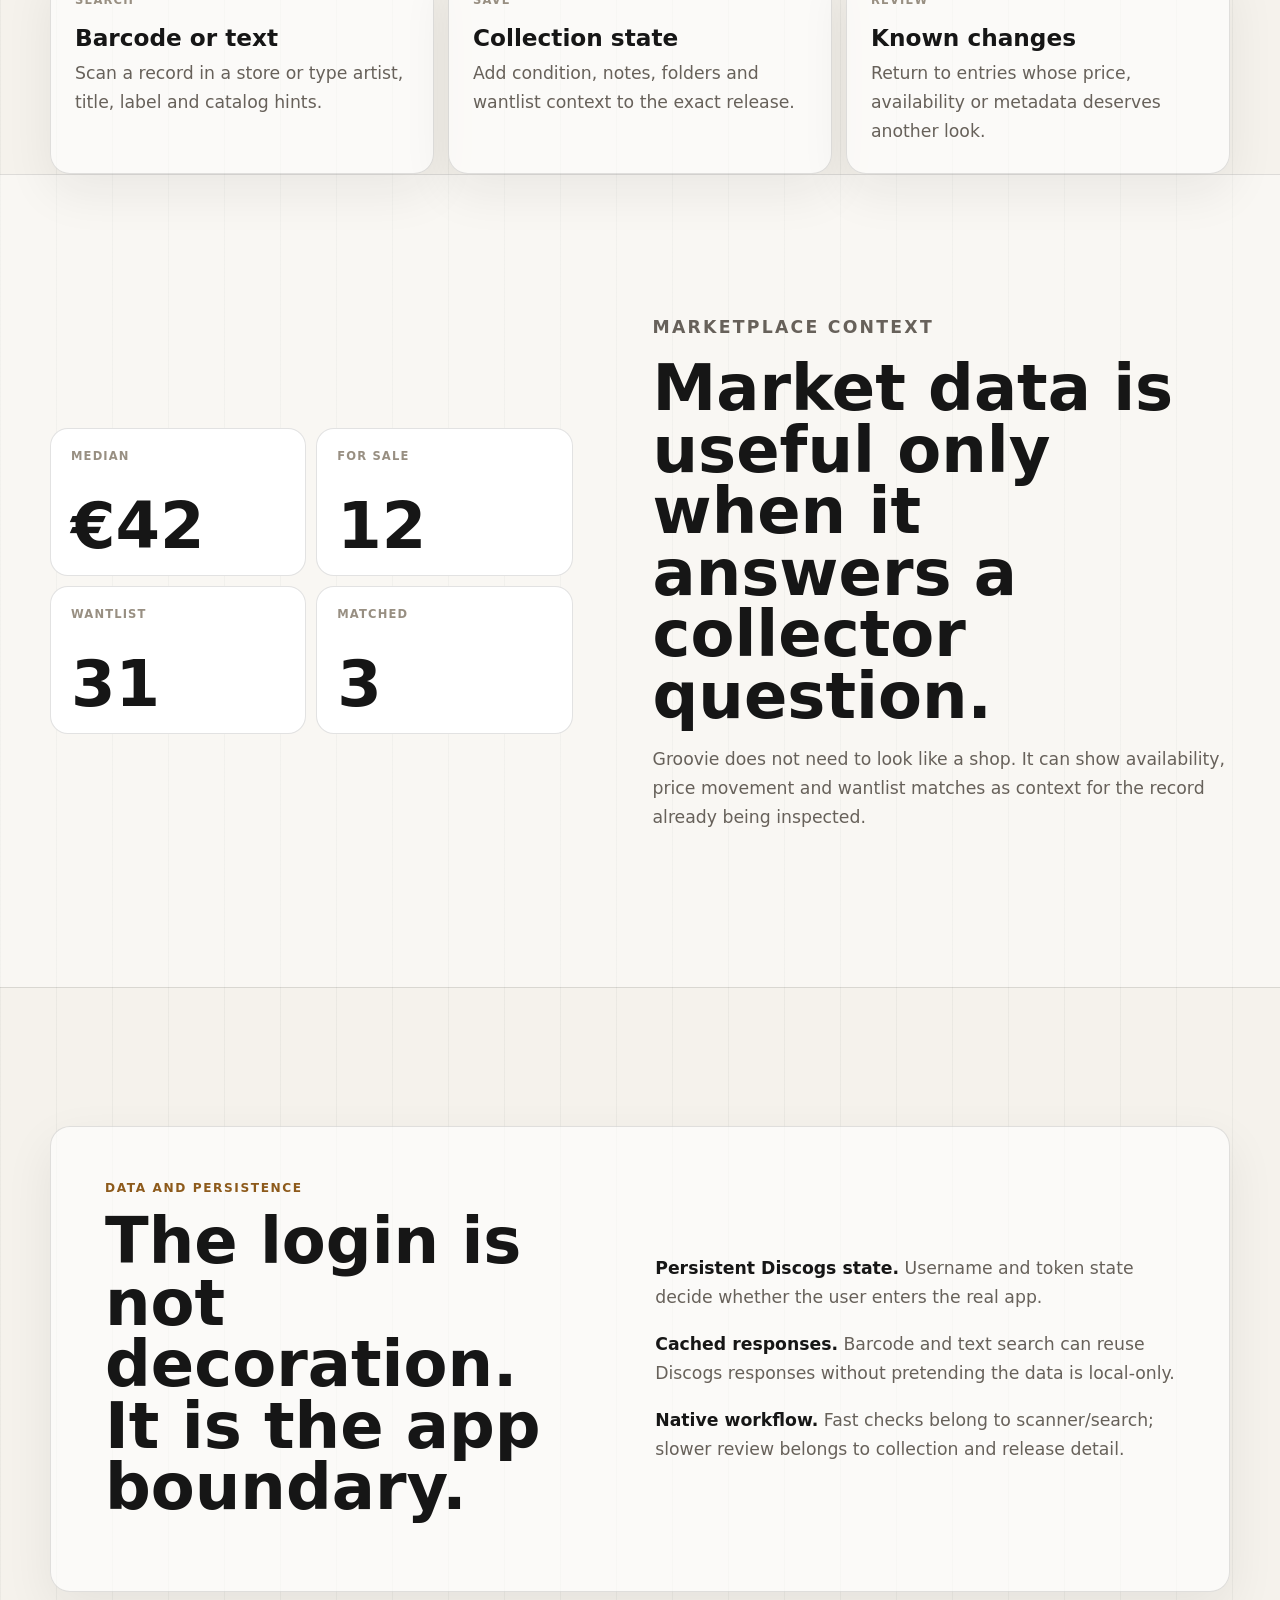
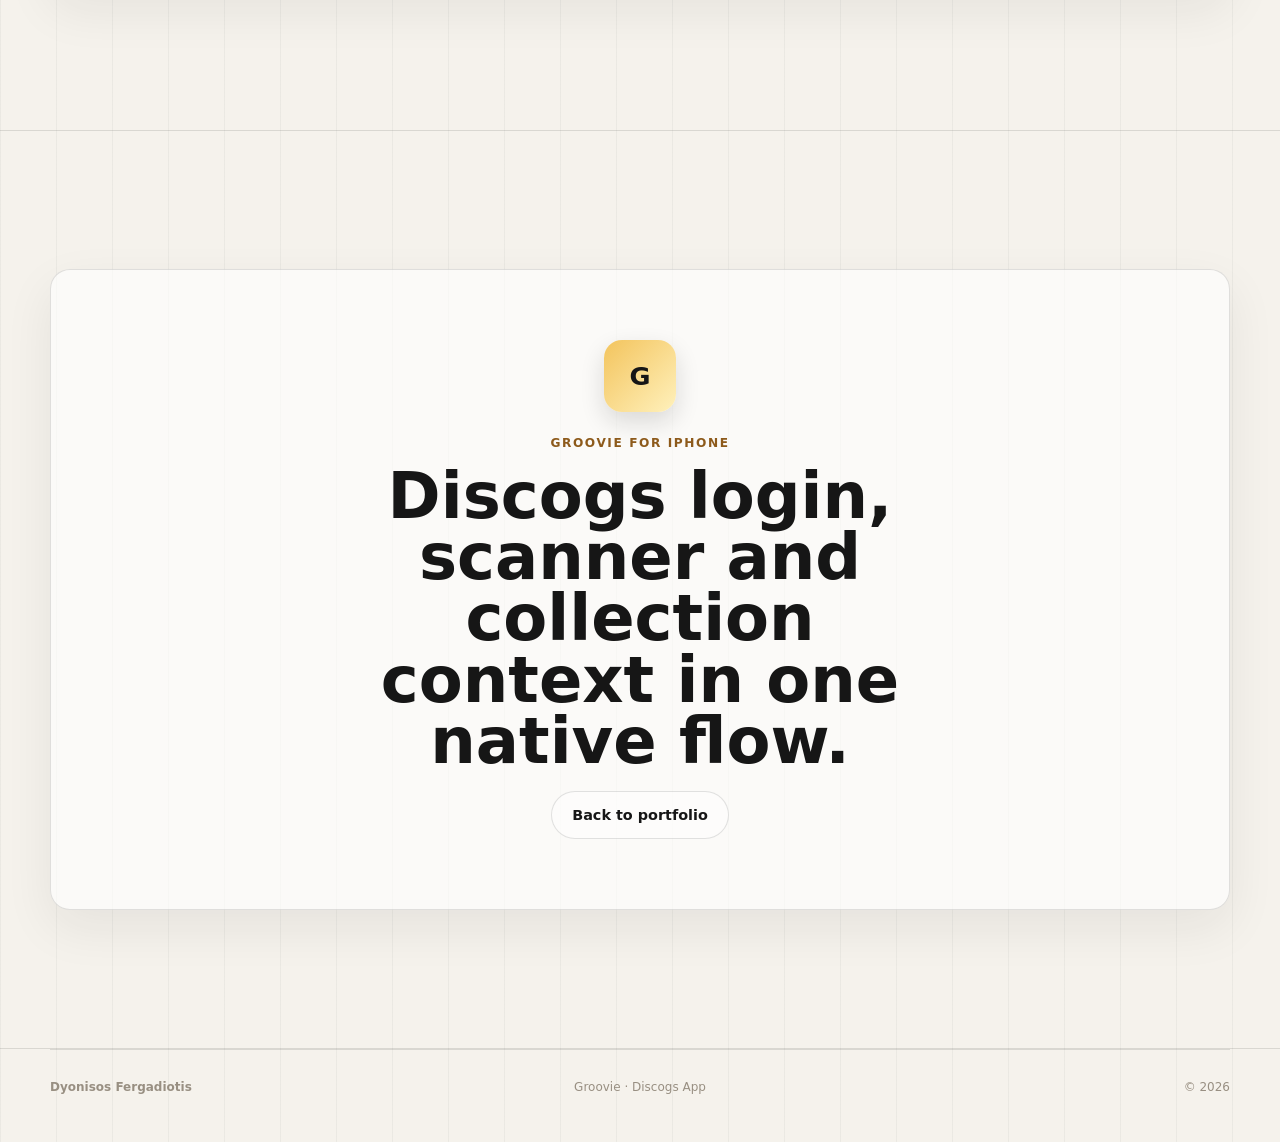
==== commit ef675e7f: "Refine Groovie portfolio presentation" ====
--- a/projects/GV/Groovie.html
+++ b/projects/GV/Groovie.html
@@ -4,9 +4,9 @@
   <meta charset="utf-8">
   <meta name="viewport" content="width=device-width, initial-scale=1, viewport-fit=cover">
   <meta name="theme-color" content="#16120e">
-  <meta name="description" content="Groovie is a native Discogs companion for browsing, valuing and organizing a record collection.">
-  <meta property="og:title" content="Groovie · A Discogs companion for record collectors.">
-  <meta property="og:description" content="Collection context, release details, wantlist signals and market awareness for vinyl collectors.">
+  <meta name="description" content="Groovie is a native Discogs app for logging in, scanning releases, searching the database and organizing a record collection.">
+  <meta property="og:title" content="Groovie · Discogs collection, scanner and release library.">
+  <meta property="og:description" content="A native Discogs workflow for login, barcode search, collection browsing, exact release details and wantlist context.">
   <title>Groovie · Discogs Collection App</title>
   <link rel="stylesheet" href="../app-shell.css?v=20260615-mobile-safe-area-v2">
   <link rel="stylesheet" href="stylesheet.css?v=20260620-groovie">
@@ -23,10 +23,10 @@
     </a>
     <button class="app-nav-toggle" type="button" aria-expanded="false" aria-controls="app-navigation">Menu</button>
     <nav class="app-nav" id="app-navigation" aria-label="Page sections">
-      <a href="#crate">Crate</a>
+      <a href="#flow">Flow</a>
       <a href="#release">Release</a>
       <a href="#market">Market</a>
-      <a href="#privacy">Privacy</a>
+      <a href="#data">Data</a>
     </nav>
     <a class="app-portfolio-link" href="../../index.html">Portfolio</a>
   </header>
@@ -34,83 +34,119 @@
   <main id="main">
     <section class="groovie-hero" id="top">
       <div class="hero-copy reveal">
-        <p class="eyebrow">Discogs collection companion</p>
-        <h1>Record collecting with the context still attached.</h1>
-        <p class="hero-lead">Groovie turns Discogs data into a calmer place for browsing shelves, checking pressings and keeping wants, notes and values close together.</p>
+        <p class="eyebrow">Discogs login · scanner · library</p>
+        <h1>Scan. Match. Save the exact release.</h1>
+        <p class="hero-lead">Groovie turns Discogs login, barcode search, release matching and collection state into one native flow.</p>
         <div class="hero-actions">
-          <a class="button button-primary" href="#crate">Explore the crate</a>
+          <a class="button button-primary" href="#flow">Explore the flow</a>
           <span class="status"><span></span>In development</span>
         </div>
       </div>
 
-      <div class="crate-stage reveal" aria-label="Groovie collection preview">
-        <div class="record-index" aria-hidden="true">
-          <span>Jazz</span><span>Funk</span><span>Soul</span><span>House</span><span>Rock</span>
-        </div>
-        <div class="record-wall" aria-hidden="true">
-          <article class="sleeve sleeve-one"><span>Blue Note</span><strong>1965</strong></article>
-          <article class="sleeve sleeve-two"><span>Detroit</span><strong>12"</strong></article>
-          <article class="sleeve sleeve-three"><span>Reissue</span><strong>NM</strong></article>
-          <article class="sleeve sleeve-four"><span>Import</span><strong>VG+</strong></article>
-          <article class="sleeve sleeve-five"><span>Want</span><strong>1/250</strong></article>
-          <article class="sleeve sleeve-six"><span>Local</span><strong>LP</strong></article>
-        </div>
-        <div class="needle-panel">
-          <span>Collection pulse</span>
-          <strong>438 releases</strong>
-          <p>32 missing from wantlist · 18 recently repriced · 7 duplicate pressings</p>
-        </div>
-      </div>
-    </section>
-
-    <section class="crate-section" id="crate">
-      <div class="section-shell split-layout">
-        <div class="section-copy reveal">
-          <p class="eyebrow">Collection crate</p>
-          <h2>Browse like a shelf, filter like a database.</h2>
-          <p>Groovie keeps collection browsing tactile while preserving the detail that makes Discogs useful: formats, labels, country, condition, custom notes and folder context.</p>
-        </div>
-        <div class="crate-console reveal">
-          <div class="console-top">
-            <span>Sorted by recently added</span>
-            <strong>Vinyl · 12" · Germany</strong>
+      <div class="app-flow reveal" aria-label="Groovie app workflow preview">
+        <div class="phone-frame">
+          <div class="phone-screen">
+            <div class="phone-status"><span>9:41</span><span>Discogs connected</span></div>
+            <div class="login-gate">
+              <div class="gate-topline"><span>Required entry</span><span>Persistent</span></div>
+              <strong>Sign in before the collection opens.</strong>
+              <div class="discogs-button">Continue with Discogs</div>
+            </div>
+            <div class="library-panel">
+              <div class="library-head">
+                <div>
+                  <span class="copy-label">Library</span>
+                  <strong>438 records</strong>
+                </div>
+                <span class="sync-pill">Synced</span>
+              </div>
+              <div class="search-bar">Search artist, label, barcode...</div>
+              <div class="record-list">
+                <div class="record-row">
+                  <span class="cover-chip" style="--c:#3c6f8f;"></span>
+                  <div><strong>Computer World</strong><small>Kraftwerk · LP · DE</small></div>
+                  <em>VG+</em>
+                </div>
+                <div class="record-row">
+                  <span class="cover-chip" style="--c:#c8663b;"></span>
+                  <div><strong>Secrets</strong><small>Herbie Hancock · 1976</small></div>
+                  <em>NM</em>
+                </div>
+                <div class="record-row">
+                  <span class="cover-chip" style="--c:#4f7760;"></span>
+                  <div><strong>Promise</strong><small>Sade · Epic · EU</small></div>
+                  <em>Want</em>
+                </div>
+              </div>
+            </div>
+            <div class="bottom-tabs"><span>Library</span><span>Search</span><span>Wantlist</span></div>
           </div>
-          <div class="spine-list" aria-label="Example record spines">
-            <span style="--c: #ba5a31;">Herbie Hancock · Secrets</span>
-            <span style="--c: #1d6c64;">Kraftwerk · Computerwelt</span>
-            <span style="--c: #f0bd62;">Sade · Promise</span>
-            <span style="--c: #653f58;">Theo Parrish · Sketches</span>
-            <span style="--c: #20334d;">Khruangbin · Mordechai</span>
-          </div>
-        </div>
-      </div>
-    </section>
-
-    <section class="release-section" id="release">
+        </div>
+        <div class="release-focus">
+          <div class="release-art" aria-hidden="true"></div>
+          <p class="eyebrow">Matched release</p>
+          <h2>Not just the album. The pressing.</h2>
+          <div class="release-meta"><span>Germany</span><span>LP</span><span>1978</span><span>VG+</span></div>
+        </div>
+        <div class="scanner-sheet">
+          <div class="scan-top"><span>Fullscreen scanner</span><strong>Barcode + manual search</strong></div>
+          <div class="scan-window" aria-hidden="true"></div>
+          <div class="scan-result">Result ready · 3 Discogs versions found</div>
+        </div>
+      </div>
+    </section>
+
+    <section class="flow-section" id="flow">
       <div class="section-shell">
         <div class="section-heading reveal">
           <div>
-            <p class="eyebrow">Release dossier</p>
-            <h2>One place for the pressing, not only the album.</h2>
+            <p class="eyebrow">Actual app flow</p>
+            <h2>Four steps that explain why Groovie exists.</h2>
           </div>
-          <p>Collectors need exact versions. Groovie separates artist and album from the specific release, then keeps barcode, label, matrix notes, media condition and personal notes visible.</p>
+          <p>No anonymous browsing, no scanner tab, no decorative record wall. Groovie is a focused Discogs workflow.</p>
+        </div>
+        <div class="flow-grid">
+          <article class="flow-card reveal"><span>01</span><div><strong>Discogs first</strong><p>The app opens through a persistent Discogs login gate before the library appears.</p></div></article>
+          <article class="flow-card reveal"><span>02</span><div><strong>Library stays calm</strong><p>Black-gray chrome keeps browsing readable and lets collection state carry the information.</p></div></article>
+          <article class="flow-card reveal"><span>03</span><div><strong>Scan on demand</strong><p>Barcode scanning is a focused fullscreen flow, backed by manual Discogs search.</p></div></article>
+          <article class="flow-card reveal"><span>04</span><div><strong>Detail gets color</strong><p>Album-specific gradients belong to the release detail, not the whole app shell.</p></div></article>
+        </div>
+      </div>
+    </section>
+
+    <section class="detail-section" id="release">
+      <div class="section-shell detail-layout">
+        <div class="detail-panel reveal">
+          <span>Release detail</span>
+          <h2>Exact Discogs versions stay inspectable.</h2>
+          <dl class="detail-list">
+            <div><dt>Version</dt><dd>LP, Album, Reissue</dd></div>
+            <div><dt>Barcode</dt><dd>Scanned or typed manually</dd></div>
+            <div><dt>Collection</dt><dd>Condition, notes, folders</dd></div>
+            <div><dt>Wantlist</dt><dd>Missing copy, matched listing</dd></div>
+          </dl>
+        </div>
+        <div class="section-copy reveal">
+          <p class="eyebrow">Why Discogs matters</p>
+          <h2>The release is the product surface.</h2>
+          <p>For collectors, the album title is not enough. Groovie keeps release version, label, format, country, barcode, condition and personal collection state in one focused view.</p>
+        </div>
+      </div>
+    </section>
+
+    <section class="release-section">
+      <div class="section-shell">
+        <div class="section-heading reveal">
+          <div>
+            <p class="eyebrow">Library logic</p>
+            <h2>It should feel like using your Discogs data, not looking at a mood board.</h2>
+          </div>
+          <p>The visual system now uses app-like states and real collection concepts instead of decorative record covers.</p>
         </div>
         <div class="release-grid">
-          <article class="release-card reveal">
-            <span>Catalog</span>
-            <strong>ST-11710</strong>
-            <p>Label, country, year and format remain grouped around the release version.</p>
-          </article>
-          <article class="release-card reveal">
-            <span>Condition</span>
-            <strong>VG+ / NM</strong>
-            <p>Media and sleeve grades stay attached to personal notes and purchase context.</p>
-          </article>
-          <article class="release-card reveal">
-            <span>Folders</span>
-            <strong>Listening Queue</strong>
-            <p>Organize the collection by intent, not just by artist alphabet.</p>
-          </article>
+          <article class="release-card reveal"><span>Search</span><strong>Barcode or text</strong><p>Scan a record in a store or type artist, title, label and catalog hints.</p></article>
+          <article class="release-card reveal"><span>Save</span><strong>Collection state</strong><p>Add condition, notes, folders and wantlist context to the exact release.</p></article>
+          <article class="release-card reveal"><span>Review</span><strong>Known changes</strong><p>Return to entries whose price, availability or metadata deserves another look.</p></article>
         </div>
       </div>
     </section>
@@ -118,29 +154,29 @@
     <section class="market-section" id="market">
       <div class="section-shell market-layout">
         <div class="market-board reveal" aria-label="Example market signals">
-          <div><span>Median</span><strong>€42</strong></div>
-          <div><span>Low</span><strong>€18</strong></div>
-          <div><span>High</span><strong>€91</strong></div>
-          <div><span>For sale</span><strong>12</strong></div>
+          <div class="price-tile"><span>Median</span><strong>€42</strong></div>
+          <div class="price-tile"><span>For sale</span><strong>12</strong></div>
+          <div class="price-tile"><span>Wantlist</span><strong>31</strong></div>
+          <div class="price-tile"><span>Matched</span><strong>3</strong></div>
         </div>
         <div class="section-copy reveal">
-          <p class="eyebrow">Market awareness</p>
-          <h2>Know when a record changed without turning the app into a shop.</h2>
-          <p>Wantlist and value changes are treated as collection context. Groovie can surface price movement, available copies and missing releases without burying the user in marketplace noise.</p>
-        </div>
-      </div>
-    </section>
-
-    <section class="privacy-section" id="privacy">
+          <p class="eyebrow">Marketplace context</p>
+          <h2>Market data is useful only when it answers a collector question.</h2>
+          <p>Groovie does not need to look like a shop. It can show availability, price movement and wantlist matches as context for the record already being inspected.</p>
+        </div>
+      </div>
+    </section>
+
+    <section class="privacy-section" id="data">
       <div class="section-shell privacy-layout reveal">
         <div>
-          <p class="eyebrow">Data model</p>
-          <h2>Discogs-powered, collector-owned.</h2>
+          <p class="eyebrow">Data and persistence</p>
+          <h2>The login is not decoration. It is the app boundary.</h2>
         </div>
         <div class="privacy-copy">
-          <p><strong>Discogs metadata.</strong> Groovie is built around the release information collectors already maintain in Discogs.</p>
-          <p><strong>Personal layer.</strong> Notes, folders, condition and listening intent are treated as the user’s collection layer.</p>
-          <p><strong>Native workflow.</strong> The interface is designed for fast checks in record stores and slower collection review at home.</p>
+          <p><strong>Persistent Discogs state.</strong> Username and token state decide whether the user enters the real app.</p>
+          <p><strong>Cached responses.</strong> Barcode and text search can reuse Discogs responses without pretending the data is local-only.</p>
+          <p><strong>Native workflow.</strong> Fast checks belong to scanner/search; slower review belongs to collection and release detail.</p>
         </div>
       </div>
     </section>
@@ -149,7 +185,7 @@
       <div class="section-shell closing-inner reveal">
         <span class="groovie-brand-mark closing-mark" aria-hidden="true">G</span>
         <p class="eyebrow">Groovie for iPhone</p>
-        <h2>A collection view that respects the record details.</h2>
+        <h2>Discogs login, scanner and collection context in one native flow.</h2>
         <a class="button button-secondary" href="../../index.html">Back to portfolio</a>
       </div>
     </section>
--- a/projects/GV/stylesheet.css
+++ b/projects/GV/stylesheet.css
@@ -1,33 +1,39 @@
 :root {
-  --bg: #16120e;
-  --surface: #221b15;
-  --surface-soft: #2b2119;
-  --text: #fff6e8;
-  --muted: #c9b9a2;
-  --faint: #8d7d69;
-  --line: rgba(255, 246, 232, 0.14);
-  --accent: #f0bd62;
-  --accent-deep: #ba5a31;
-  --green: #1d6c64;
+  --bg: #f5f2ec;
+  --ink: #161616;
+  --panel: #ffffff;
+  --panel-soft: #ebe5db;
+  --muted: #67615a;
+  --faint: #988f82;
+  --line: rgba(22, 22, 22, 0.12);
+  --chrome: #1c1c1f;
+  --chrome-soft: #2a2a2e;
+  --album-blue: #3c6f8f;
+  --album-green: #4f7760;
+  --album-clay: #c8663b;
+  --accent: #f3c45d;
   --max: 1180px;
 }
 
-* {
+*,
+*::before,
+*::after {
   box-sizing: border-box;
 }
 
 html {
+  background: var(--bg);
   scroll-behavior: smooth;
   scroll-padding-top: 96px;
-  background: var(--bg);
 }
 
 body {
   margin: 0;
   overflow-x: hidden;
-  color: var(--text);
+  color: var(--ink);
   background:
-    linear-gradient(90deg, rgba(255, 246, 232, 0.035) 1px, transparent 1px) 0 0 / 72px 72px,
+    linear-gradient(90deg, rgba(22, 22, 22, 0.045) 1px, transparent 1px) 0 0 / 56px 56px,
+    radial-gradient(circle at 78% 10%, rgba(243, 196, 93, 0.25), transparent 28%),
     var(--bg);
   font-family: Inter, ui-sans-serif, system-ui, -apple-system, BlinkMacSystemFont, "Segoe UI", sans-serif;
 }
@@ -37,20 +43,25 @@
   inset: 0;
   z-index: -1;
   content: "";
-  background:
-    linear-gradient(180deg, rgba(240, 189, 98, 0.11), transparent 34%),
-    linear-gradient(120deg, rgba(29, 108, 100, 0.11), transparent 42%);
+  background: linear-gradient(180deg, rgba(255, 255, 255, 0.7), transparent 42%);
   pointer-events: none;
+}
+
+a {
+  color: inherit;
+}
+
+h1,
+h2,
+h3,
+p {
+  margin-top: 0;
 }
 
 img,
 svg {
+  display: block;
   max-width: 100%;
-  display: block;
-}
-
-a {
-  color: inherit;
 }
 
 .skip-link {
@@ -59,8 +70,8 @@
   left: 12px;
   z-index: 1000;
   padding: 10px 14px;
-  color: #16120e;
-  background: var(--accent);
+  color: #fff;
+  background: var(--ink);
   transform: translateY(-140%);
 }
 
@@ -80,71 +91,72 @@
   display: grid;
   place-items: center;
   flex: 0 0 auto;
-  border: 1px solid rgba(255, 246, 232, 0.22);
   border-radius: 11px;
-  color: #16120e;
-  background: linear-gradient(135deg, var(--accent), #f7dfac);
-  box-shadow: 0 10px 28px rgba(240, 189, 98, 0.22);
+  color: var(--ink);
+  background: linear-gradient(135deg, var(--accent), #fff1bc);
+  box-shadow: 0 10px 24px rgba(22, 22, 22, 0.14);
   font-weight: 850;
+}
+
+.app-header {
+  --bg: #f5f2ec;
+  --text: #161616;
+  --muted: #6d675f;
+  --line: rgba(22, 22, 22, 0.13);
+  --accent: #f3c45d;
 }
 
 .groovie-hero {
   min-height: 100svh;
   display: grid;
-  grid-template-columns: minmax(0, 0.86fr) minmax(420px, 1.14fr);
-  gap: clamp(42px, 7vw, 96px);
+  grid-template-columns: minmax(0, 0.86fr) minmax(480px, 1.14fr);
+  gap: clamp(42px, 7vw, 86px);
   align-items: center;
-  padding: 72px 0 56px;
+  padding: 88px 0 64px;
 }
 
 .eyebrow {
-  margin: 0 0 18px;
-  color: var(--accent);
-  font-size: 0.77rem;
-  font-weight: 800;
-  letter-spacing: 0.14em;
+  margin: 0 0 16px;
+  color: #8d5a1b;
+  font-size: 0.76rem;
+  font-weight: 850;
+  letter-spacing: 0.13em;
   text-transform: uppercase;
-}
-
-h1,
-h2,
-h3,
-p {
-  margin-top: 0;
 }
 
 h1 {
   max-width: 10ch;
-  margin-bottom: 24px;
-  font-size: clamp(4rem, 7vw, 6.3rem);
+  margin-bottom: 26px;
+  font-size: clamp(4rem, 7vw, 6.6rem);
   line-height: 0.9;
   letter-spacing: 0;
 }
 
 h2 {
-  margin-bottom: 20px;
-  font-size: clamp(2.2rem, 5vw, 5rem);
+  margin-bottom: 18px;
+  font-size: clamp(2.3rem, 5vw, 5rem);
   line-height: 0.96;
   letter-spacing: 0;
 }
 
 h3 {
-  font-size: 1.2rem;
+  margin-bottom: 10px;
+  font-size: 1.18rem;
 }
 
 .hero-lead,
 .section-copy p,
 .section-heading > p,
 .privacy-copy p,
-.release-card p,
-.needle-panel p {
+.flow-card p,
+.release-card p {
   color: var(--muted);
-  font-size: clamp(1rem, 1.4vw, 1.12rem);
-  line-height: 1.7;
+  font-size: clamp(1rem, 1.35vw, 1.1rem);
+  line-height: 1.68;
 }
 
 .hero-lead {
-  max-width: 48ch;
+  max-width: 47ch;
   margin-bottom: 30px;
 }
 
@@ -152,7 +164,7 @@
   display: flex;
   align-items: center;
   flex-wrap: wrap;
-  gap: 16px;
+  gap: 14px;
 }
 
 .button,
@@ -163,7 +175,7 @@
   justify-content: center;
   border-radius: 999px;
   font-size: 0.9rem;
-  font-weight: 800;
+  font-weight: 820;
   text-decoration: none;
 }
 
@@ -172,17 +184,19 @@
 }
 
 .button-primary {
-  color: #16120e;
+  color: var(--ink);
   background: var(--accent);
+  box-shadow: 0 18px 40px rgba(176, 107, 25, 0.16);
 }
 
 .button-secondary {
-  color: var(--text);
+  color: var(--ink);
   border: 1px solid var(--line);
+  background: rgba(255, 255, 255, 0.48);
 }
 
 .status {
-  gap: 9px;
+  gap: 8px;
   color: var(--muted);
 }
 
@@ -190,174 +204,311 @@
   width: 8px;
   height: 8px;
   border-radius: 50%;
-  background: var(--green);
-}
-
-.crate-stage {
+  background: var(--album-green);
+}
+
+.app-flow {
   position: relative;
-  min-height: 660px;
-  padding: clamp(18px, 3vw, 34px);
-  display: grid;
-  align-content: stretch;
-  gap: 20px;
-  border: 1px solid var(--line);
-  border-radius: 28px;
-  background: color-mix(in srgb, var(--surface) 92%, transparent);
-  box-shadow: 0 44px 100px rgba(0, 0, 0, 0.38);
-}
-
-.record-index {
+  min-height: 670px;
+  display: grid;
+  grid-template-columns: minmax(260px, 0.84fr) minmax(260px, 1fr);
+  grid-template-rows: auto 1fr;
+  gap: 16px;
+}
+
+.phone-frame,
+.release-focus,
+.scanner-sheet {
+  border: 1px solid rgba(22, 22, 22, 0.12);
+  box-shadow: 0 28px 80px rgba(22, 22, 22, 0.16);
+}
+
+.phone-frame {
+  min-height: 630px;
+  grid-row: 1 / 3;
+  padding: 12px;
+  border-radius: 34px;
+  background: #0f0f12;
+}
+
+.phone-screen {
+  height: 100%;
+  min-height: 606px;
+  display: flex;
+  flex-direction: column;
+  overflow: hidden;
+  border-radius: 26px;
+  background: var(--chrome);
+  color: #f5f2ec;
+}
+
+.phone-status {
+  min-height: 42px;
+  padding: 14px 18px 4px;
+  display: flex;
+  justify-content: space-between;
+  color: rgba(245, 242, 236, 0.72);
+  font-size: 0.75rem;
+  font-weight: 760;
+}
+
+.login-gate,
+.library-panel {
+  margin: 12px;
+  border-radius: 22px;
+}
+
+.login-gate {
+  padding: 18px;
+  display: grid;
+  gap: 14px;
+  background: #f5f2ec;
+  color: var(--ink);
+}
+
+.gate-topline {
+  display: flex;
+  justify-content: space-between;
+  gap: 12px;
+  color: var(--muted);
+  font-size: 0.78rem;
+  font-weight: 780;
+}
+
+.login-gate strong {
+  font-size: 1.5rem;
+  line-height: 1.08;
+}
+
+.discogs-button {
+  min-height: 42px;
+  display: grid;
+  place-items: center;
+  border-radius: 13px;
+  color: #f5f2ec;
+  background: var(--ink);
+  font-size: 0.86rem;
+  font-weight: 820;
+}
+
+.library-panel {
+  flex: 1;
+  padding: 18px;
+  background: var(--chrome-soft);
+}
+
+.library-head {
+  display: flex;
+  justify-content: space-between;
+  gap: 16px;
+  margin-bottom: 18px;
+}
+
+.library-head span,
+.copy-label,
+.release-meta span,
+.scan-top span,
+.detail-panel span,
+.price-tile span,
+.flow-card span,
+.release-card span {
+  color: var(--faint);
+  font-size: 0.72rem;
+  font-weight: 850;
+  letter-spacing: 0.1em;
+  text-transform: uppercase;
+}
+
+.library-head strong {
+  display: block;
+  margin-top: 3px;
+  font-size: 1.42rem;
+}
+
+.sync-pill {
+  align-self: start;
+  padding: 8px 10px;
+  border-radius: 999px;
+  color: #dce9de;
+  background: rgba(79, 119, 96, 0.26);
+  font-size: 0.72rem;
+  font-weight: 800;
+}
+
+.search-bar {
+  min-height: 42px;
+  display: flex;
+  align-items: center;
+  padding: 0 14px;
+  border: 1px solid rgba(245, 242, 236, 0.09);
+  border-radius: 13px;
+  color: rgba(245, 242, 236, 0.48);
+  background: #171719;
+  font-size: 0.84rem;
+}
+
+.record-list {
+  display: grid;
+  gap: 10px;
+  margin-top: 16px;
+}
+
+.record-row {
+  display: grid;
+  grid-template-columns: 44px 1fr auto;
+  gap: 12px;
+  align-items: center;
+  padding: 10px;
+  border: 1px solid rgba(245, 242, 236, 0.08);
+  border-radius: 16px;
+  background: rgba(245, 242, 236, 0.045);
+}
+
+.cover-chip {
+  width: 44px;
+  height: 44px;
+  border-radius: 10px;
+  background: linear-gradient(135deg, var(--c), #141416 72%);
+}
+
+.record-row strong {
+  display: block;
+  font-size: 0.9rem;
+}
+
+.record-row small {
+  color: rgba(245, 242, 236, 0.58);
+}
+
+.record-row em {
+  color: rgba(245, 242, 236, 0.68);
+  font-size: 0.78rem;
+  font-style: normal;
+  font-weight: 760;
+}
+
+.bottom-tabs {
+  margin: 0 12px 12px;
+  padding: 9px;
+  display: grid;
+  grid-template-columns: repeat(3, 1fr);
+  gap: 6px;
+  border-radius: 18px;
+  background: #111113;
+  color: rgba(245, 242, 236, 0.5);
+  font-size: 0.72rem;
+  font-weight: 800;
+  text-align: center;
+}
+
+.bottom-tabs span:first-child {
+  color: #f5f2ec;
+  background: rgba(245, 242, 236, 0.09);
+  border-radius: 12px;
+  padding: 8px 4px;
+}
+
+.bottom-tabs span:not(:first-child) {
+  padding: 8px 4px;
+}
+
+.release-focus {
+  min-height: 338px;
+  padding: 24px;
+  border-radius: 26px;
+  color: #f6f2e9;
+  background:
+    linear-gradient(135deg, rgba(60, 111, 143, 0.95), rgba(33, 36, 42, 0.94) 54%, rgba(200, 102, 59, 0.85));
+}
+
+.release-art {
+  width: 118px;
+  height: 118px;
+  margin-bottom: 22px;
+  border-radius: 18px;
+  background:
+    linear-gradient(135deg, rgba(255, 255, 255, 0.22), transparent 38%),
+    linear-gradient(145deg, var(--album-blue), var(--album-clay));
+  box-shadow: inset 0 0 0 1px rgba(255, 255, 255, 0.22);
+}
+
+.release-focus h2 {
+  max-width: 9ch;
+  margin-bottom: 12px;
+  font-size: clamp(2.2rem, 4vw, 4rem);
+}
+
+.release-meta {
   display: flex;
   flex-wrap: wrap;
   gap: 8px;
 }
 
-.record-index span {
-  padding: 8px 12px;
-  border: 1px solid var(--line);
+.release-meta span {
+  padding: 7px 9px;
   border-radius: 999px;
-  color: var(--muted);
-  font-size: 0.76rem;
-  font-weight: 750;
-}
-
-.record-wall {
-  min-height: 430px;
-  display: grid;
-  grid-template-columns: repeat(3, minmax(0, 1fr));
+  color: rgba(246, 242, 233, 0.76);
+  background: rgba(0, 0, 0, 0.24);
+}
+
+.scanner-sheet {
+  align-self: end;
+  padding: 18px;
+  border-radius: 24px;
+  color: #f5f2ec;
+  background: #171719;
+}
+
+.scan-top {
+  display: flex;
+  justify-content: space-between;
   gap: 12px;
-}
-
-.sleeve {
-  min-height: 0;
-  padding: 16px;
-  display: flex;
-  flex-direction: column;
-  justify-content: space-between;
+  margin-bottom: 14px;
+}
+
+.scan-top strong {
+  font-size: 1.08rem;
+}
+
+.scan-window {
+  position: relative;
+  height: 132px;
   overflow: hidden;
-  border: 1px solid rgba(255, 246, 232, 0.16);
-  border-radius: 6px;
-  color: #fff6e8;
-  box-shadow: inset 0 0 0 1px rgba(0, 0, 0, 0.18);
-}
-
-.sleeve span,
-.sleeve strong {
-  position: relative;
-  z-index: 1;
-}
-
-.sleeve span {
-  font-size: 0.72rem;
-  font-weight: 800;
-  letter-spacing: 0.1em;
-  text-transform: uppercase;
-}
-
-.sleeve strong {
-  align-self: flex-start;
-  padding: 7px 9px;
-  color: #16120e;
-  background: rgba(255, 246, 232, 0.82);
-  border-radius: 999px;
-  font-size: 0.8rem;
-}
-
-.sleeve-one { background: linear-gradient(135deg, #20334d, #527b8a); }
-.sleeve-two { background: linear-gradient(135deg, #bb5731, #2c1a13); }
-.sleeve-three { background: linear-gradient(135deg, #1d6c64, #0f2624); }
-.sleeve-four { background: linear-gradient(135deg, #e0b967, #342617); }
-.sleeve-five { background: linear-gradient(135deg, #6b415d, #20151e); }
-.sleeve-six { background: linear-gradient(135deg, #e8dcc5, #493e32); color: #16120e; }
-
-.needle-panel,
-.crate-console,
-.release-card,
-.market-board,
-.privacy-layout,
-.closing-inner {
-  border: 1px solid var(--line);
+  border: 1px solid rgba(245, 242, 236, 0.14);
   border-radius: 18px;
-  background: rgba(255, 246, 232, 0.055);
-}
-
-.needle-panel {
-  padding: 20px;
-}
-
-.needle-panel span,
-.console-top span,
-.release-card span,
-.market-board span {
-  color: var(--faint);
-  font-size: 0.76rem;
-  font-weight: 800;
-  letter-spacing: 0.11em;
-  text-transform: uppercase;
-}
-
-.needle-panel strong {
-  display: block;
-  margin: 5px 0 6px;
-  font-size: clamp(1.6rem, 4vw, 3rem);
-}
-
-.needle-panel p {
-  margin: 0;
-}
-
-.crate-section,
-.release-section,
+  background:
+    repeating-linear-gradient(90deg, transparent 0 11px, rgba(245, 242, 236, 0.08) 11px 13px),
+    linear-gradient(135deg, #2d2d32, #111113);
+}
+
+.scan-window::after {
+  position: absolute;
+  top: 50%;
+  left: 8%;
+  width: 84%;
+  height: 2px;
+  content: "";
+  background: var(--accent);
+  box-shadow: 0 0 22px rgba(243, 196, 93, 0.88);
+}
+
+.scan-result {
+  margin-top: 12px;
+  padding: 12px;
+  border-radius: 14px;
+  color: var(--ink);
+  background: var(--accent);
+  font-size: 0.86rem;
+  font-weight: 820;
+}
+
+.flow-section,
+.detail-section,
 .market-section,
 .privacy-section,
 .closing-section {
-  padding: clamp(84px, 12vw, 150px) 0;
+  padding: clamp(82px, 11vw, 138px) 0;
   border-top: 1px solid var(--line);
-}
-
-.split-layout,
-.market-layout,
-.privacy-layout {
-  display: grid;
-  grid-template-columns: minmax(0, 0.9fr) minmax(0, 1.1fr);
-  gap: clamp(34px, 7vw, 84px);
-  align-items: center;
-}
-
-.section-copy p {
-  max-width: 58ch;
-}
-
-.crate-console {
-  padding: clamp(20px, 3vw, 32px);
-}
-
-.console-top {
-  display: flex;
-  justify-content: space-between;
-  gap: 18px;
-  margin-bottom: 20px;
-}
-
-.console-top strong {
-  color: var(--accent);
-}
-
-.spine-list {
-  display: grid;
-  gap: 9px;
-}
-
-.spine-list span {
-  min-height: 52px;
-  padding: 0 18px;
-  display: flex;
-  align-items: center;
-  border-left: 10px solid var(--c);
-  border-radius: 5px;
-  color: var(--text);
-  background: rgba(255, 246, 232, 0.08);
-  font-weight: 760;
 }
 
 .section-heading {
@@ -368,50 +519,126 @@
   margin-bottom: 34px;
 }
 
+.flow-grid {
+  display: grid;
+  grid-template-columns: repeat(4, minmax(0, 1fr));
+  gap: 14px;
+}
+
+.flow-card,
+.release-card,
+.privacy-layout,
+.closing-inner {
+  border: 1px solid var(--line);
+  border-radius: 20px;
+  background: rgba(255, 255, 255, 0.62);
+  box-shadow: 0 18px 50px rgba(22, 22, 22, 0.07);
+}
+
+.flow-card {
+  min-height: 260px;
+  padding: 24px;
+  display: flex;
+  flex-direction: column;
+  justify-content: space-between;
+}
+
+.flow-card strong {
+  display: block;
+  margin: 16px 0 8px;
+  font-size: 1.45rem;
+  line-height: 1.08;
+}
+
+.flow-card p,
+.release-card p {
+  margin-bottom: 0;
+}
+
+.detail-layout,
+.market-layout,
+.privacy-layout {
+  display: grid;
+  grid-template-columns: minmax(0, 0.95fr) minmax(0, 1.05fr);
+  gap: clamp(34px, 7vw, 80px);
+  align-items: center;
+}
+
+.detail-panel {
+  padding: clamp(22px, 4vw, 42px);
+  border-radius: 28px;
+  color: #f6f2e9;
+  background:
+    linear-gradient(145deg, rgba(60, 111, 143, 0.94), rgba(25, 25, 28, 0.96) 55%, rgba(200, 102, 59, 0.88));
+}
+
+.detail-panel h2 {
+  margin-top: 16px;
+}
+
+.detail-list {
+  display: grid;
+  gap: 10px;
+  margin-top: 24px;
+}
+
+.detail-list div {
+  display: grid;
+  grid-template-columns: 0.7fr 1fr;
+  gap: 16px;
+  padding: 13px 0;
+  border-top: 1px solid rgba(246, 242, 233, 0.16);
+}
+
+.detail-list dt {
+  color: rgba(246, 242, 233, 0.58);
+}
+
+.detail-list dd {
+  margin: 0;
+  font-weight: 780;
+}
+
 .release-grid {
   display: grid;
   grid-template-columns: repeat(3, minmax(0, 1fr));
-  gap: 16px;
+  gap: 14px;
 }
 
 .release-card {
-  min-height: 230px;
+  min-height: 210px;
   padding: 24px;
 }
 
 .release-card strong {
   display: block;
-  margin: 18px 0 10px;
-  font-size: 1.6rem;
-}
-
-.release-card p {
-  margin-bottom: 0;
+  margin: 16px 0 8px;
+  font-size: 1.45rem;
 }
 
 .market-section {
-  background: rgba(0, 0, 0, 0.18);
+  background: rgba(255, 255, 255, 0.33);
 }
 
 .market-board {
   display: grid;
   grid-template-columns: repeat(2, minmax(0, 1fr));
-  gap: 1px;
-  overflow: hidden;
-  background: var(--line);
-}
-
-.market-board div {
-  min-height: 170px;
-  padding: 24px;
+  gap: 10px;
+}
+
+.price-tile {
+  min-height: 148px;
+  padding: 20px;
   display: flex;
   flex-direction: column;
   justify-content: space-between;
-  background: var(--surface-soft);
-}
-
-.market-board strong {
-  font-size: clamp(2.4rem, 7vw, 5.8rem);
+  border: 1px solid var(--line);
+  border-radius: 18px;
+  background: var(--panel);
+}
+
+.price-tile strong {
+  font-size: clamp(2rem, 5vw, 4.7rem);
   line-height: 0.9;
 }
 
@@ -429,7 +656,7 @@
 }
 
 .privacy-copy strong {
-  color: var(--text);
+  color: var(--ink);
 }
 
 .closing-section {
@@ -437,8 +664,8 @@
 }
 
 .closing-inner {
-  min-height: 420px;
-  padding: clamp(28px, 7vw, 72px);
+  min-height: 380px;
+  padding: clamp(28px, 7vw, 70px);
   display: grid;
   place-items: center;
   text-align: center;
@@ -453,15 +680,15 @@
 }
 
 .closing-inner h2 {
-  max-width: 12ch;
-}
-
-@media (max-width: 920px) {
+  max-width: 13ch;
+}
+
+@media (max-width: 960px) {
   .groovie-hero,
-  .split-layout,
+  .section-heading,
+  .detail-layout,
   .market-layout,
-  .privacy-layout,
-  .section-heading {
+  .privacy-layout {
     grid-template-columns: 1fr;
   }
 
@@ -470,12 +697,21 @@
     padding-top: 130px;
   }
 
-  .crate-stage {
+  .app-flow {
+    grid-template-columns: minmax(0, 1fr) minmax(260px, 0.82fr);
     min-height: auto;
   }
 
-  .market-layout .section-copy {
-    order: -1;
+  .phone-frame {
+    grid-row: 1 / 3;
+  }
+
+  .flow-grid {
+    grid-template-columns: repeat(2, minmax(0, 1fr));
+  }
+
+  .release-grid {
+    grid-template-columns: 1fr;
   }
 }
 
@@ -486,18 +722,18 @@
   }
 
   .groovie-hero {
-    gap: 28px;
+    gap: 30px;
     padding-top: 104px;
   }
 
   h1 {
     max-width: 11ch;
-    font-size: clamp(2.75rem, 13vw, 3.7rem);
+    font-size: clamp(2.8rem, 13vw, 3.75rem);
     line-height: 0.94;
   }
 
   h2 {
-    font-size: clamp(2.1rem, 11vw, 3.4rem);
+    font-size: clamp(2.1rem, 11vw, 3.5rem);
   }
 
   .hero-actions {
@@ -510,45 +746,109 @@
     width: 100%;
   }
 
-  .release-grid,
+  .phone-frame {
+    min-height: auto;
+    border-radius: 28px;
+    grid-row: auto;
+  }
+
+  .phone-screen {
+    height: auto;
+    min-height: 0;
+  }
+
+  .app-flow {
+    position: relative;
+    grid-template-columns: 1fr;
+    gap: 12px;
+    padding-bottom: 126px;
+  }
+
+  .release-focus {
+    display: none;
+  }
+
+  .scanner-sheet {
+    position: absolute;
+    right: 10px;
+    bottom: 0;
+    left: 10px;
+    padding: 14px;
+    box-shadow: 0 18px 50px rgba(22, 22, 22, 0.28);
+  }
+
+  .scan-window {
+    height: 86px;
+  }
+
+  .login-gate {
+    padding: 14px;
+    grid-template-columns: 1fr auto;
+    align-items: center;
+  }
+
+  .login-gate strong {
+    font-size: 1.16rem;
+  }
+
+  .gate-topline {
+    grid-column: 1 / -1;
+  }
+
+  .discogs-button {
+    width: 42px;
+    min-height: 42px;
+    overflow: hidden;
+    color: transparent;
+  }
+
+  .discogs-button::before {
+    content: "D";
+    color: #f5f2ec;
+  }
+
+  .library-panel {
+    padding: 14px;
+  }
+
+  .library-head {
+    margin-bottom: 12px;
+  }
+
+  .record-list {
+    gap: 8px;
+    margin-top: 12px;
+  }
+
+  .record-row {
+    min-height: 48px;
+    padding: 8px;
+  }
+
+  .record-row:nth-child(3) {
+    display: none;
+  }
+
+  .flow-grid,
   .market-board {
     grid-template-columns: 1fr;
   }
 
-  .crate-stage {
-    gap: 14px;
-    padding: 16px;
-  }
-
-  .record-wall {
-    min-height: 188px;
-    display: flex;
-    overflow-x: auto;
-    overscroll-behavior-inline: contain;
-    padding-bottom: 4px;
-    scroll-snap-type: inline proximity;
-  }
-
-  .sleeve {
-    min-height: 178px;
-    flex: 0 0 136px;
-    scroll-snap-align: start;
-  }
-
-  .needle-panel {
-    padding: 16px;
-  }
-
-  .needle-panel strong {
-    font-size: 1.7rem;
-  }
-
-  .console-top {
-    flex-direction: column;
-  }
-
-  .market-board div {
-    min-height: 130px;
+  .flow-card {
+    min-height: 190px;
+  }
+
+  .detail-list div {
+    grid-template-columns: 1fr;
+    gap: 5px;
+  }
+
+  .record-row {
+    grid-template-columns: 38px 1fr;
+  }
+
+  .record-row em {
+    grid-column: 2;
   }
 }
 
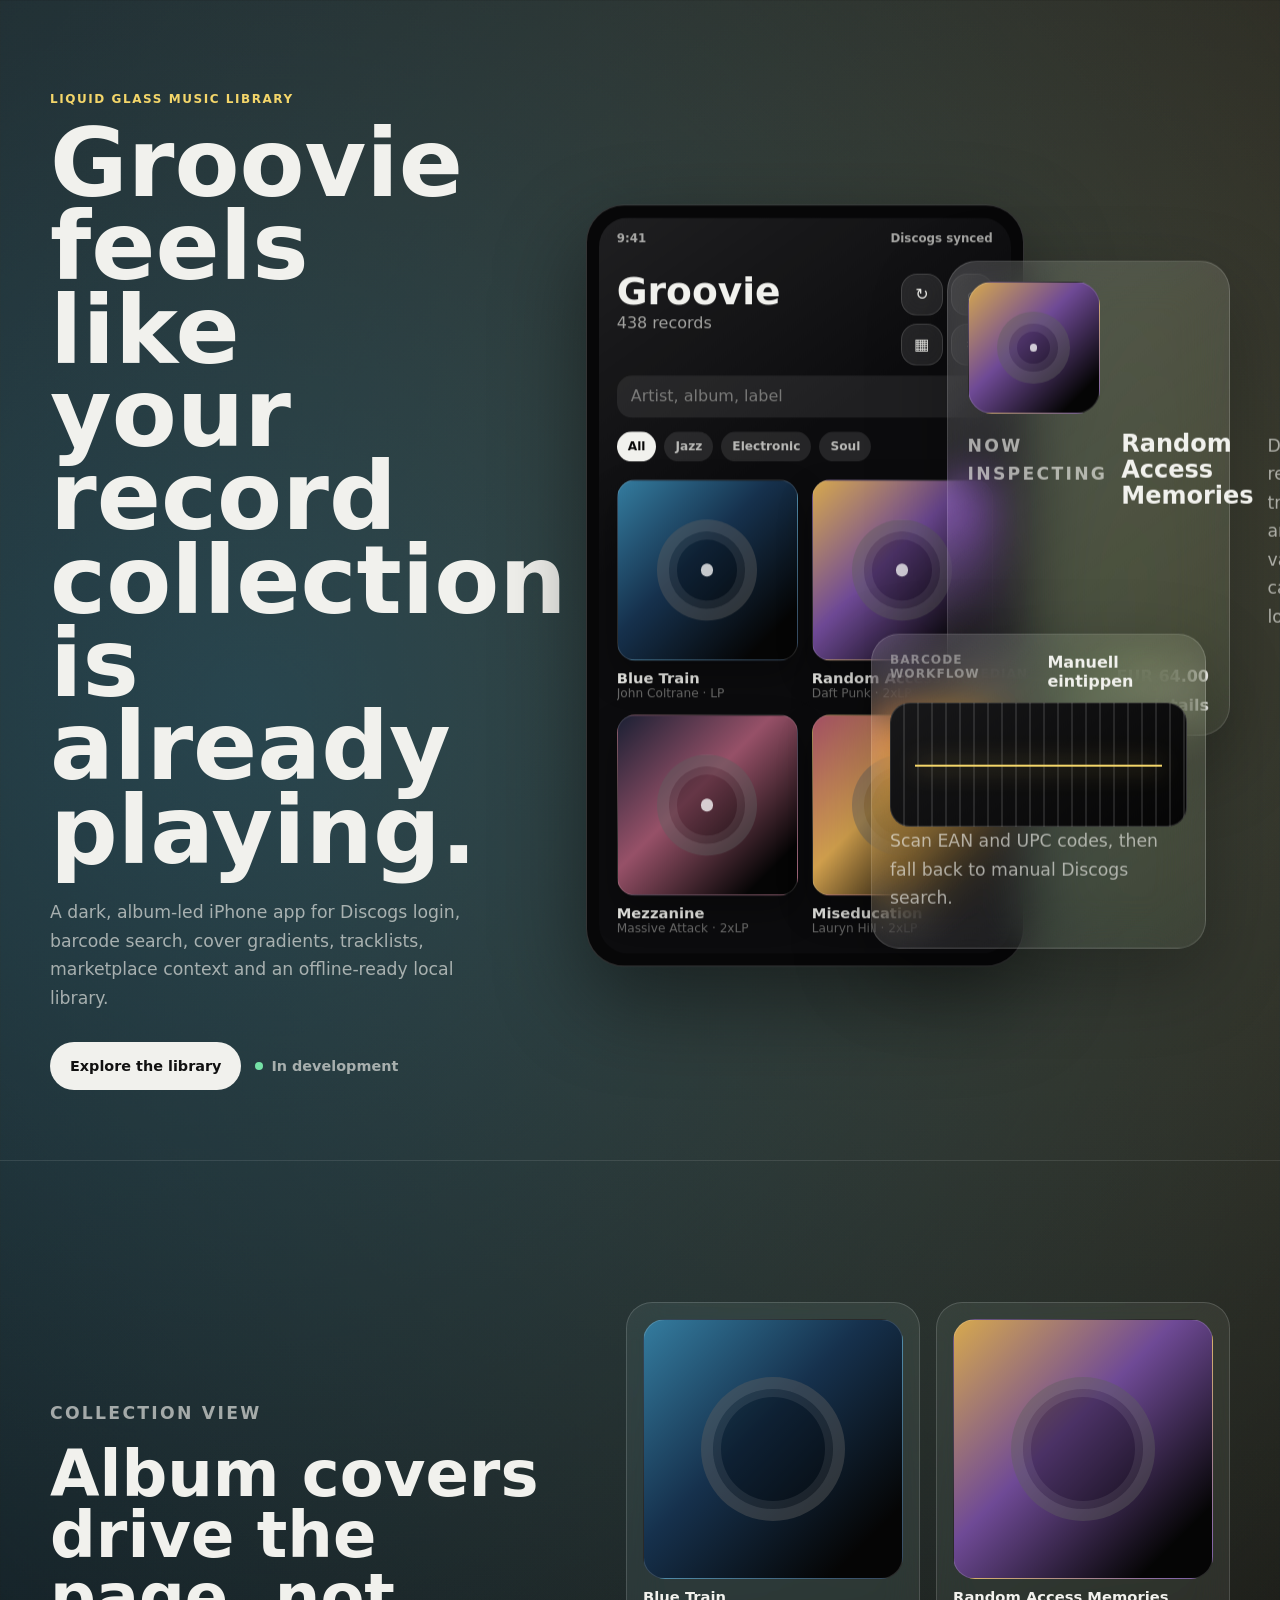
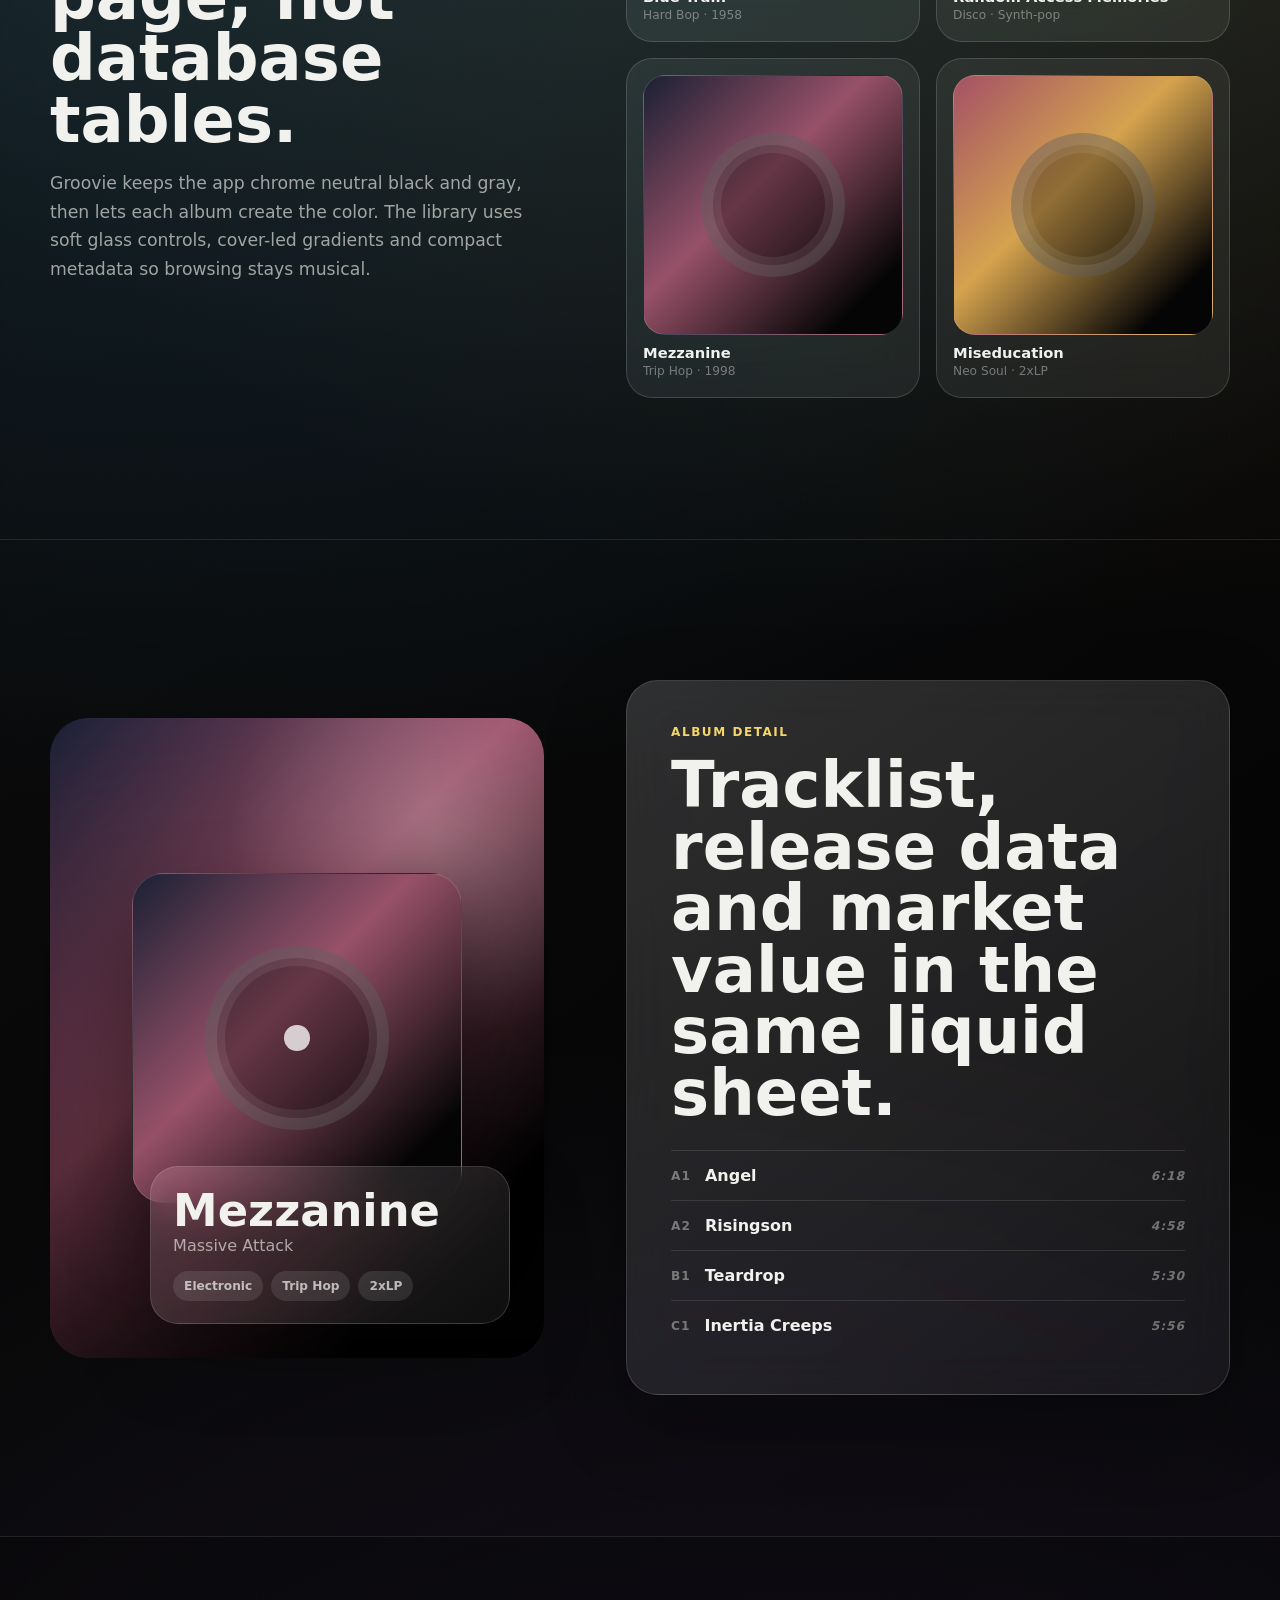
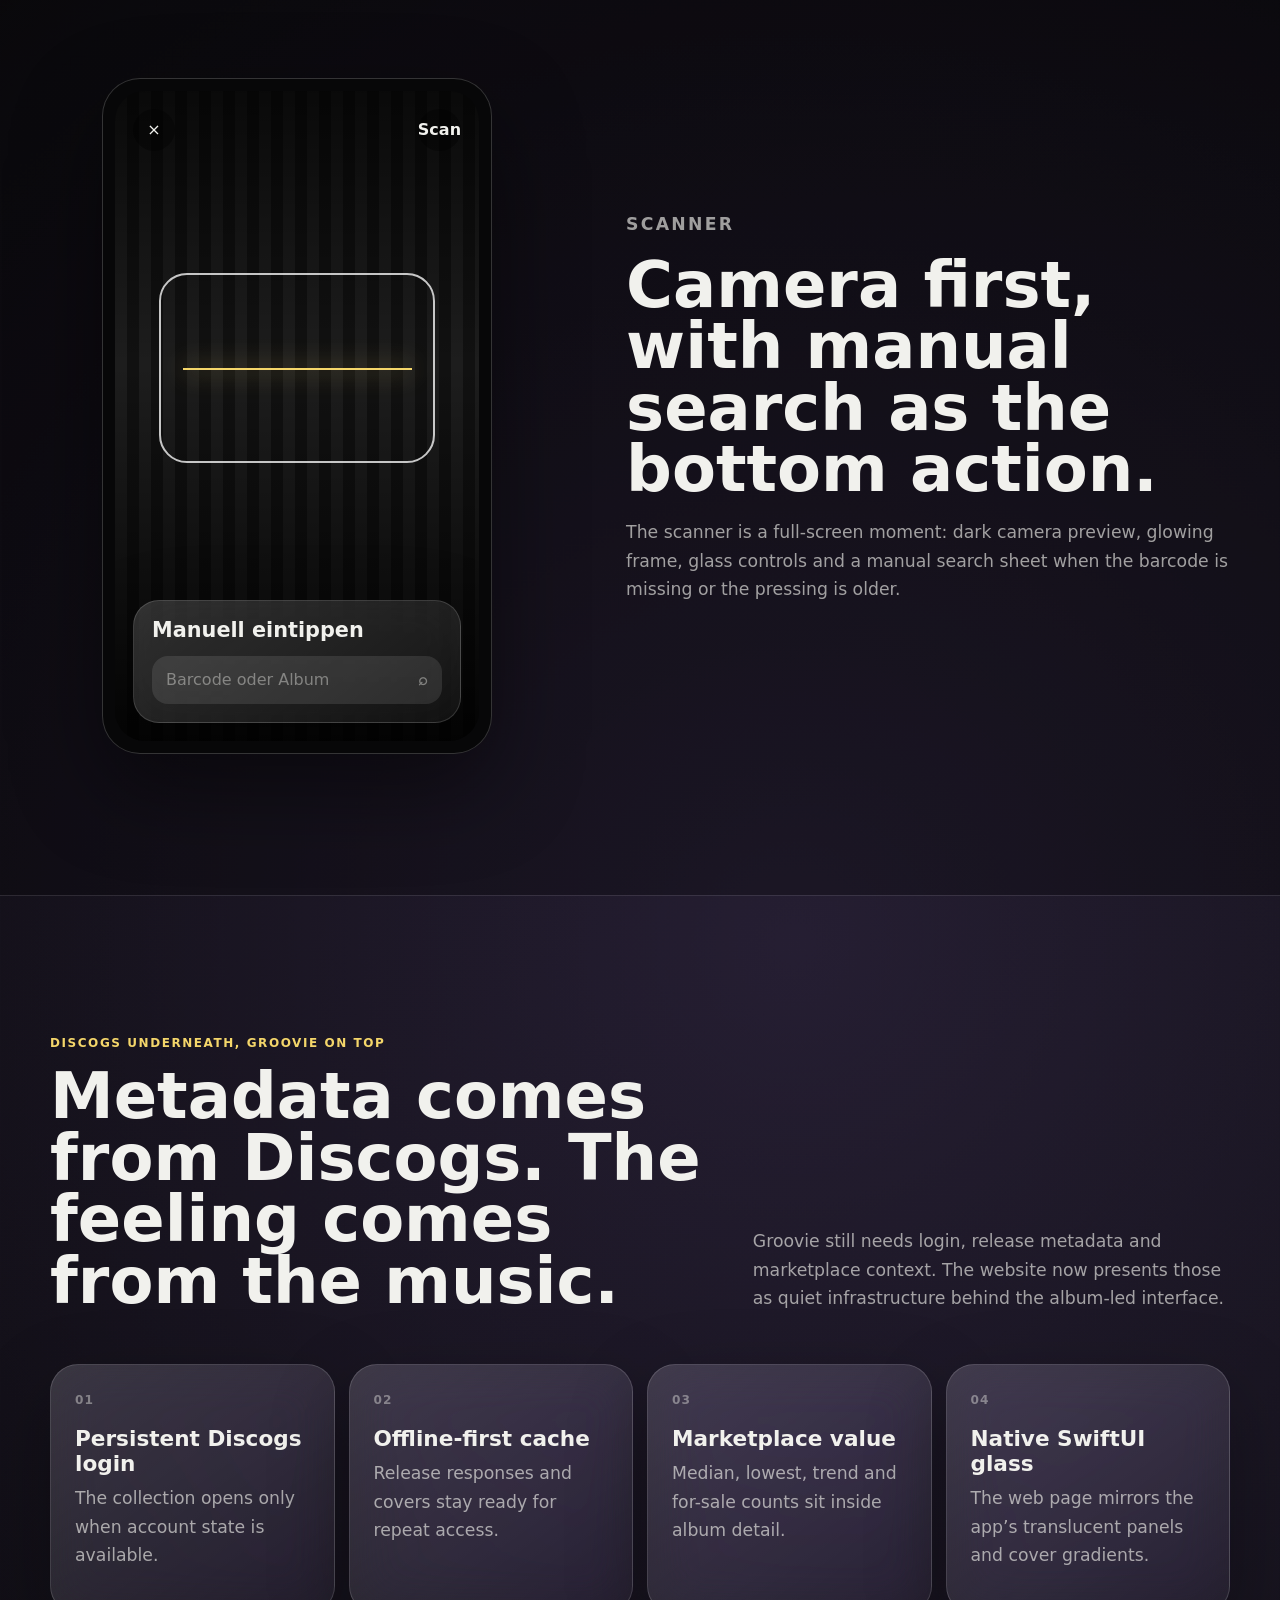
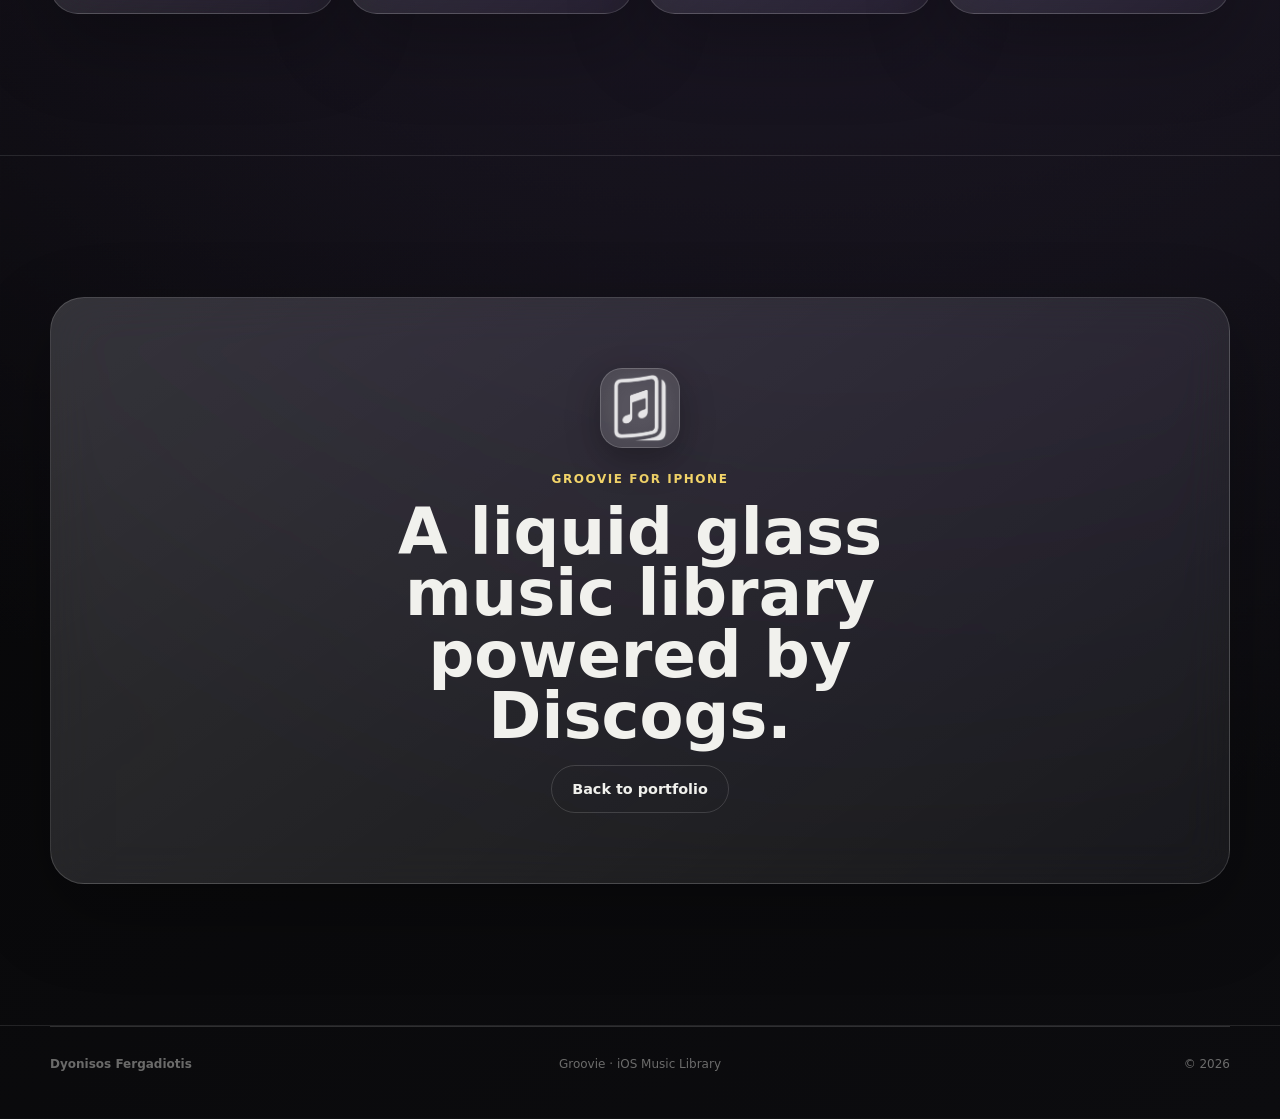
==== commit 0d294d37: "Refresh website layout" ====
--- a/projects/GV/Groovie.html
+++ b/projects/GV/Groovie.html
@@ -3,14 +3,17 @@
 <head>
   <meta charset="utf-8">
   <meta name="viewport" content="width=device-width, initial-scale=1, viewport-fit=cover">
-  <meta name="theme-color" content="#16120e">
-  <meta name="description" content="Groovie is a native Discogs app for logging in, scanning releases, searching the database and organizing a record collection.">
-  <meta property="og:title" content="Groovie · Discogs collection, scanner and release library.">
-  <meta property="og:description" content="A native Discogs workflow for login, barcode search, collection browsing, exact release details and wantlist context.">
-  <title>Groovie · Discogs Collection App</title>
+  <meta name="theme-color" content="#060606">
+  <meta name="description" content="Groovie is a native Discogs-powered music library with liquid glass panels, album gradients, barcode scan and offline release cache.">
+  <meta property="og:title" content="Groovie · Liquid glass music library.">
+  <meta property="og:description" content="Album-led collection browsing, barcode search, tracklists, marketplace context and offline cache in a native iPhone app.">
+  <meta property="og:image" content="../../AppIcons/Groovie-current.png">
+  <title>Groovie · Liquid Glass Music Library</title>
   <link rel="stylesheet" href="../app-shell.css?v=20260615-mobile-safe-area-v2">
-  <link rel="stylesheet" href="stylesheet.css?v=20260620-groovie">
+  <link rel="stylesheet" href="stylesheet.css?v=20260622-liquid-glass">
   <link rel="stylesheet" href="../../css/motion.css?v=20260614">
+  <link rel="apple-touch-icon" href="../../AppIcons/Groovie-current.png">
+  <link rel="icon" type="image/png" href="../../AppIcons/Groovie-current.png">
   <script src="../../js/motion.js?v=20260614" defer></script>
 </head>
 <body>
@@ -18,174 +21,159 @@
 
   <header class="app-header">
     <a class="app-brand" href="#top" aria-label="Groovie home">
-      <span class="groovie-brand-mark" aria-hidden="true">G</span>
+      <span class="groovie-icon"><img src="../../AppIcons/Groovie-current.png" alt=""></span>
       <span>Groovie</span>
     </a>
     <button class="app-nav-toggle" type="button" aria-expanded="false" aria-controls="app-navigation">Menu</button>
     <nav class="app-nav" id="app-navigation" aria-label="Page sections">
-      <a href="#flow">Flow</a>
-      <a href="#release">Release</a>
-      <a href="#market">Market</a>
-      <a href="#data">Data</a>
+      <a href="#library">Library</a>
+      <a href="#detail">Album</a>
+      <a href="#scanner">Scanner</a>
+      <a href="#cache">Cache</a>
     </nav>
     <a class="app-portfolio-link" href="../../index.html">Portfolio</a>
   </header>
 
   <main id="main">
-    <section class="groovie-hero" id="top">
+    <section class="hero" id="top">
       <div class="hero-copy reveal">
-        <p class="eyebrow">Discogs login · scanner · library</p>
-        <h1>Scan. Match. Save the exact release.</h1>
-        <p class="hero-lead">Groovie turns Discogs login, barcode search, release matching and collection state into one native flow.</p>
+        <p class="eyebrow">Liquid glass music library</p>
+        <h1>Groovie feels like your record collection is already playing.</h1>
+        <p class="hero-lead">A dark, album-led iPhone app for Discogs login, barcode search, cover gradients, tracklists, marketplace context and an offline-ready local library.</p>
         <div class="hero-actions">
-          <a class="button button-primary" href="#flow">Explore the flow</a>
+          <a class="button button-primary" href="#library">Explore the library</a>
           <span class="status"><span></span>In development</span>
         </div>
       </div>
 
-      <div class="app-flow reveal" aria-label="Groovie app workflow preview">
-        <div class="phone-frame">
+      <div class="hero-stage reveal" aria-label="Groovie app interface preview">
+        <div class="phone phone-library">
           <div class="phone-screen">
-            <div class="phone-status"><span>9:41</span><span>Discogs connected</span></div>
-            <div class="login-gate">
-              <div class="gate-topline"><span>Required entry</span><span>Persistent</span></div>
-              <strong>Sign in before the collection opens.</strong>
-              <div class="discogs-button">Continue with Discogs</div>
-            </div>
-            <div class="library-panel">
-              <div class="library-head">
-                <div>
-                  <span class="copy-label">Library</span>
-                  <strong>438 records</strong>
-                </div>
-                <span class="sync-pill">Synced</span>
+            <div class="phone-status"><span>9:41</span><span>Discogs synced</span></div>
+            <div class="library-header">
+              <div>
+                <h2>Groovie</h2>
+                <p>438 records</p>
               </div>
-              <div class="search-bar">Search artist, label, barcode...</div>
-              <div class="record-list">
-                <div class="record-row">
-                  <span class="cover-chip" style="--c:#3c6f8f;"></span>
-                  <div><strong>Computer World</strong><small>Kraftwerk · LP · DE</small></div>
-                  <em>VG+</em>
-                </div>
-                <div class="record-row">
-                  <span class="cover-chip" style="--c:#c8663b;"></span>
-                  <div><strong>Secrets</strong><small>Herbie Hancock · 1976</small></div>
-                  <em>NM</em>
-                </div>
-                <div class="record-row">
-                  <span class="cover-chip" style="--c:#4f7760;"></span>
-                  <div><strong>Promise</strong><small>Sade · Epic · EU</small></div>
-                  <em>Want</em>
-                </div>
+              <div class="glass-actions" aria-hidden="true">
+                <span>↻</span><span>⌕</span><span>▦</span><span>⌗</span>
               </div>
             </div>
-            <div class="bottom-tabs"><span>Library</span><span>Search</span><span>Wantlist</span></div>
+            <div class="search-pill">Artist, album, label</div>
+            <div class="chip-row"><span class="active">All</span><span>Jazz</span><span>Electronic</span><span>Soul</span></div>
+            <div class="album-grid">
+              <article class="album-card album-blue"><div class="album-art"><i></i></div><strong>Blue Train</strong><span>John Coltrane · LP</span></article>
+              <article class="album-card album-gold"><div class="album-art"><i></i></div><strong>Random Access Memories</strong><span>Daft Punk · 2xLP</span></article>
+              <article class="album-card album-violet"><div class="album-art"><i></i></div><strong>Mezzanine</strong><span>Massive Attack · 2xLP</span></article>
+              <article class="album-card album-rose"><div class="album-art"><i></i></div><strong>Miseducation</strong><span>Lauryn Hill · 2xLP</span></article>
+            </div>
           </div>
         </div>
-        <div class="release-focus">
-          <div class="release-art" aria-hidden="true"></div>
-          <p class="eyebrow">Matched release</p>
-          <h2>Not just the album. The pressing.</h2>
-          <div class="release-meta"><span>Germany</span><span>LP</span><span>1978</span><span>VG+</span></div>
+
+        <div class="floating-detail glass-panel">
+          <div class="large-cover album-gold"><i></i></div>
+          <div>
+            <p class="eyebrow">Now inspecting</p>
+            <h3>Random Access Memories</h3>
+            <p>Discogs release, tracklist and value cached locally.</p>
+          </div>
+          <dl>
+            <div><dt>Median</dt><dd>EUR 64.00</dd></div>
+            <div><dt>Offline</dt><dd>Cover + details</dd></div>
+          </dl>
         </div>
-        <div class="scanner-sheet">
-          <div class="scan-top"><span>Fullscreen scanner</span><strong>Barcode + manual search</strong></div>
-          <div class="scan-window" aria-hidden="true"></div>
-          <div class="scan-result">Result ready · 3 Discogs versions found</div>
+
+        <div class="scanner-glass glass-panel" aria-label="Scanner preview">
+          <div class="scanner-top"><span>Barcode workflow</span><strong>Manuell eintippen</strong></div>
+          <div class="scanner-frame"><span></span></div>
+          <p>Scan EAN and UPC codes, then fall back to manual Discogs search.</p>
         </div>
       </div>
     </section>
 
-    <section class="flow-section" id="flow">
-      <div class="section-shell">
-        <div class="section-heading reveal">
-          <div>
-            <p class="eyebrow">Actual app flow</p>
-            <h2>Four steps that explain why Groovie exists.</h2>
-          </div>
-          <p>No anonymous browsing, no scanner tab, no decorative record wall. Groovie is a focused Discogs workflow.</p>
+    <section class="library-section" id="library">
+      <div class="section-shell split">
+        <div class="section-copy reveal">
+          <p class="eyebrow">Collection view</p>
+          <h2>Album covers drive the page, not database tables.</h2>
+          <p>Groovie keeps the app chrome neutral black and gray, then lets each album create the color. The library uses soft glass controls, cover-led gradients and compact metadata so browsing stays musical.</p>
         </div>
-        <div class="flow-grid">
-          <article class="flow-card reveal"><span>01</span><div><strong>Discogs first</strong><p>The app opens through a persistent Discogs login gate before the library appears.</p></div></article>
-          <article class="flow-card reveal"><span>02</span><div><strong>Library stays calm</strong><p>Black-gray chrome keeps browsing readable and lets collection state carry the information.</p></div></article>
-          <article class="flow-card reveal"><span>03</span><div><strong>Scan on demand</strong><p>Barcode scanning is a focused fullscreen flow, backed by manual Discogs search.</p></div></article>
-          <article class="flow-card reveal"><span>04</span><div><strong>Detail gets color</strong><p>Album-specific gradients belong to the release detail, not the whole app shell.</p></div></article>
+        <div class="library-board reveal">
+          <article class="mini-album album-blue"><div></div><strong>Blue Train</strong><span>Hard Bop · 1958</span></article>
+          <article class="mini-album album-gold"><div></div><strong>Random Access Memories</strong><span>Disco · Synth-pop</span></article>
+          <article class="mini-album album-violet"><div></div><strong>Mezzanine</strong><span>Trip Hop · 1998</span></article>
+          <article class="mini-album album-rose"><div></div><strong>Miseducation</strong><span>Neo Soul · 2xLP</span></article>
         </div>
       </div>
     </section>
 
-    <section class="detail-section" id="release">
+    <section class="detail-section" id="detail">
       <div class="section-shell detail-layout">
-        <div class="detail-panel reveal">
-          <span>Release detail</span>
-          <h2>Exact Discogs versions stay inspectable.</h2>
-          <dl class="detail-list">
-            <div><dt>Version</dt><dd>LP, Album, Reissue</dd></div>
-            <div><dt>Barcode</dt><dd>Scanned or typed manually</dd></div>
-            <div><dt>Collection</dt><dd>Condition, notes, folders</dd></div>
-            <div><dt>Wantlist</dt><dd>Missing copy, matched listing</dd></div>
-          </dl>
+        <div class="detail-visual reveal">
+          <div class="detail-background album-violet"></div>
+          <div class="detail-cover album-violet"><i></i></div>
+          <div class="glass-panel detail-card">
+            <h2>Mezzanine</h2>
+            <p>Massive Attack</p>
+            <div class="tag-row"><span>Electronic</span><span>Trip Hop</span><span>2xLP</span></div>
+          </div>
         </div>
-        <div class="section-copy reveal">
-          <p class="eyebrow">Why Discogs matters</p>
-          <h2>The release is the product surface.</h2>
-          <p>For collectors, the album title is not enough. Groovie keeps release version, label, format, country, barcode, condition and personal collection state in one focused view.</p>
+        <div class="glass-panel track-panel reveal">
+          <p class="eyebrow">Album detail</p>
+          <h2>Tracklist, release data and market value in the same liquid sheet.</h2>
+          <div class="track-list">
+            <div><span>A1</span><strong>Angel</strong><em>6:18</em></div>
+            <div><span>A2</span><strong>Risingson</strong><em>4:58</em></div>
+            <div><span>B1</span><strong>Teardrop</strong><em>5:30</em></div>
+            <div><span>C1</span><strong>Inertia Creeps</strong><em>5:56</em></div>
+          </div>
         </div>
       </div>
     </section>
 
-    <section class="release-section">
-      <div class="section-shell">
-        <div class="section-heading reveal">
-          <div>
-            <p class="eyebrow">Library logic</p>
-            <h2>It should feel like using your Discogs data, not looking at a mood board.</h2>
+    <section class="scanner-section" id="scanner">
+      <div class="section-shell scanner-layout">
+        <div class="phone scanner-phone reveal">
+          <div class="camera-view">
+            <div class="camera-top"><span>×</span><strong>Scan</strong></div>
+            <div class="scan-target"><i></i></div>
+            <div class="scanner-bottom glass-panel">
+              <h3>Manuell eintippen</h3>
+              <div class="manual-row"><span>Barcode oder Album</span><strong>⌕</strong></div>
+            </div>
           </div>
-          <p>The visual system now uses app-like states and real collection concepts instead of decorative record covers.</p>
         </div>
-        <div class="release-grid">
-          <article class="release-card reveal"><span>Search</span><strong>Barcode or text</strong><p>Scan a record in a store or type artist, title, label and catalog hints.</p></article>
-          <article class="release-card reveal"><span>Save</span><strong>Collection state</strong><p>Add condition, notes, folders and wantlist context to the exact release.</p></article>
-          <article class="release-card reveal"><span>Review</span><strong>Known changes</strong><p>Return to entries whose price, availability or metadata deserves another look.</p></article>
+        <div class="section-copy reveal">
+          <p class="eyebrow">Scanner</p>
+          <h2>Camera first, with manual search as the bottom action.</h2>
+          <p>The scanner is a full-screen moment: dark camera preview, glowing frame, glass controls and a manual search sheet when the barcode is missing or the pressing is older.</p>
         </div>
       </div>
     </section>
 
-    <section class="market-section" id="market">
-      <div class="section-shell market-layout">
-        <div class="market-board reveal" aria-label="Example market signals">
-          <div class="price-tile"><span>Median</span><strong>€42</strong></div>
-          <div class="price-tile"><span>For sale</span><strong>12</strong></div>
-          <div class="price-tile"><span>Wantlist</span><strong>31</strong></div>
-          <div class="price-tile"><span>Matched</span><strong>3</strong></div>
+    <section class="cache-section" id="cache">
+      <div class="section-shell">
+        <div class="section-heading reveal">
+          <div>
+            <p class="eyebrow">Discogs underneath, Groovie on top</p>
+            <h2>Metadata comes from Discogs. The feeling comes from the music.</h2>
+          </div>
+          <p>Groovie still needs login, release metadata and marketplace context. The website now presents those as quiet infrastructure behind the album-led interface.</p>
         </div>
-        <div class="section-copy reveal">
-          <p class="eyebrow">Marketplace context</p>
-          <h2>Market data is useful only when it answers a collector question.</h2>
-          <p>Groovie does not need to look like a shop. It can show availability, price movement and wantlist matches as context for the record already being inspected.</p>
-        </div>
-      </div>
-    </section>
-
-    <section class="privacy-section" id="data">
-      <div class="section-shell privacy-layout reveal">
-        <div>
-          <p class="eyebrow">Data and persistence</p>
-          <h2>The login is not decoration. It is the app boundary.</h2>
-        </div>
-        <div class="privacy-copy">
-          <p><strong>Persistent Discogs state.</strong> Username and token state decide whether the user enters the real app.</p>
-          <p><strong>Cached responses.</strong> Barcode and text search can reuse Discogs responses without pretending the data is local-only.</p>
-          <p><strong>Native workflow.</strong> Fast checks belong to scanner/search; slower review belongs to collection and release detail.</p>
+        <div class="feature-grid">
+          <article class="glass-panel reveal"><span>01</span><strong>Persistent Discogs login</strong><p>The collection opens only when account state is available.</p></article>
+          <article class="glass-panel reveal"><span>02</span><strong>Offline-first cache</strong><p>Release responses and covers stay ready for repeat access.</p></article>
+          <article class="glass-panel reveal"><span>03</span><strong>Marketplace value</strong><p>Median, lowest, trend and for-sale counts sit inside album detail.</p></article>
+          <article class="glass-panel reveal"><span>04</span><strong>Native SwiftUI glass</strong><p>The web page mirrors the app’s translucent panels and cover gradients.</p></article>
         </div>
       </div>
     </section>
 
     <section class="closing-section">
-      <div class="section-shell closing-inner reveal">
-        <span class="groovie-brand-mark closing-mark" aria-hidden="true">G</span>
+      <div class="section-shell closing-inner glass-panel reveal">
+        <span class="closing-icon"><img src="../../AppIcons/Groovie-current.png" alt=""></span>
         <p class="eyebrow">Groovie for iPhone</p>
-        <h2>Discogs login, scanner and collection context in one native flow.</h2>
+        <h2>A liquid glass music library powered by Discogs.</h2>
         <a class="button button-secondary" href="../../index.html">Back to portfolio</a>
       </div>
     </section>
@@ -193,7 +181,7 @@
 
   <footer class="app-footer">
     <a href="../../index.html">Dyonisos Fergadiotis</a>
-    <span class="app-footer-product">Groovie · Discogs App</span>
+    <span class="app-footer-product">Groovie · iOS Music Library</span>
     <span class="app-footer-copy">&copy; <span data-current-year></span></span>
   </footer>
   <script src="../app-shell.js?v=20260615-scroll-reveal" defer></script>
--- a/projects/GV/stylesheet.css
+++ b/projects/GV/stylesheet.css
@@ -1,17 +1,10 @@
 :root {
-  --bg: #f5f2ec;
-  --ink: #161616;
-  --panel: #ffffff;
-  --panel-soft: #ebe5db;
-  --muted: #67615a;
-  --faint: #988f82;
-  --line: rgba(22, 22, 22, 0.12);
-  --chrome: #1c1c1f;
-  --chrome-soft: #2a2a2e;
-  --album-blue: #3c6f8f;
-  --album-green: #4f7760;
-  --album-clay: #c8663b;
-  --accent: #f3c45d;
+  --bg: #070707;
+  --ink: #f1f1ed;
+  --muted: rgba(241, 241, 237, 0.64);
+  --faint: rgba(241, 241, 237, 0.42);
+  --line: rgba(255, 255, 255, 0.15);
+  --accent: #f4d66a;
   --max: 1180px;
 }
 
@@ -28,13 +21,15 @@
 }
 
 body {
+  min-width: 0;
   margin: 0;
   overflow-x: hidden;
   color: var(--ink);
   background:
-    linear-gradient(90deg, rgba(22, 22, 22, 0.045) 1px, transparent 1px) 0 0 / 56px 56px,
-    radial-gradient(circle at 78% 10%, rgba(243, 196, 93, 0.25), transparent 28%),
-    var(--bg);
+    radial-gradient(circle at 20% 12%, rgba(38, 111, 145, 0.46), transparent 32%),
+    radial-gradient(circle at 82% 10%, rgba(200, 144, 56, 0.30), transparent 30%),
+    radial-gradient(circle at 62% 70%, rgba(95, 74, 132, 0.34), transparent 36%),
+    linear-gradient(145deg, #111113, #050505 54%, #0c0c0f);
   font-family: Inter, ui-sans-serif, system-ui, -apple-system, BlinkMacSystemFont, "Segoe UI", sans-serif;
 }
 
@@ -43,7 +38,9 @@
   inset: 0;
   z-index: -1;
   content: "";
-  background: linear-gradient(180deg, rgba(255, 255, 255, 0.7), transparent 42%);
+  background:
+    linear-gradient(90deg, rgba(255, 255, 255, 0.045) 1px, transparent 1px) 0 0 / 68px 68px,
+    linear-gradient(180deg, rgba(255, 255, 255, 0.06), rgba(0, 0, 0, 0.58));
   pointer-events: none;
 }
 
@@ -70,7 +67,7 @@
   left: 12px;
   z-index: 1000;
   padding: 10px 14px;
-  color: #fff;
+  color: #050505;
   background: var(--ink);
   transform: translateY(-140%);
 }
@@ -80,45 +77,55 @@
 }
 
 .section-shell,
-.groovie-hero {
+.hero {
   width: min(calc(100% - 40px - env(safe-area-inset-left, 0px) - env(safe-area-inset-right, 0px)), var(--max));
   margin-inline: auto;
 }
 
-.groovie-brand-mark {
+.app-header {
+  --bg: #070707;
+  --text: #f1f1ed;
+  --muted: rgba(241, 241, 237, 0.62);
+  --line: rgba(255, 255, 255, 0.16);
+  --accent: #f4d66a;
+}
+
+.groovie-icon,
+.closing-icon {
+  display: grid;
+  place-items: center;
+  overflow: hidden;
+  border: 1px solid rgba(255, 255, 255, 0.18);
+  background: rgba(255, 255, 255, 0.09);
+  box-shadow: 0 12px 34px rgba(0, 0, 0, 0.28);
+  backdrop-filter: blur(18px) saturate(160%);
+}
+
+.groovie-icon {
   width: 42px;
   height: 42px;
-  display: grid;
-  place-items: center;
-  flex: 0 0 auto;
-  border-radius: 11px;
-  color: var(--ink);
-  background: linear-gradient(135deg, var(--accent), #fff1bc);
-  box-shadow: 0 10px 24px rgba(22, 22, 22, 0.14);
-  font-weight: 850;
-}
-
-.app-header {
-  --bg: #f5f2ec;
-  --text: #161616;
-  --muted: #6d675f;
-  --line: rgba(22, 22, 22, 0.13);
-  --accent: #f3c45d;
-}
-
-.groovie-hero {
+  border-radius: 12px;
+}
+
+.groovie-icon img {
+  width: 30px;
+  height: 30px;
+  object-fit: contain;
+}
+
+.hero {
   min-height: 100svh;
   display: grid;
-  grid-template-columns: minmax(0, 0.86fr) minmax(480px, 1.14fr);
-  gap: clamp(42px, 7vw, 86px);
+  grid-template-columns: minmax(0, 0.82fr) minmax(520px, 1.18fr);
+  gap: clamp(42px, 7vw, 88px);
   align-items: center;
-  padding: 88px 0 64px;
+  padding: 92px 0 70px;
 }
 
 .eyebrow {
   margin: 0 0 16px;
-  color: #8d5a1b;
-  font-size: 0.76rem;
+  color: var(--accent);
+  font-size: 0.75rem;
   font-weight: 850;
   letter-spacing: 0.13em;
   text-transform: uppercase;
@@ -127,36 +134,37 @@
 h1 {
   max-width: 10ch;
   margin-bottom: 26px;
-  font-size: clamp(4rem, 7vw, 6.6rem);
-  line-height: 0.9;
+  font-size: clamp(4rem, 7.4vw, 7.1rem);
+  line-height: 0.88;
   letter-spacing: 0;
 }
 
 h2 {
   margin-bottom: 18px;
-  font-size: clamp(2.3rem, 5vw, 5rem);
+  font-size: clamp(2.2rem, 5vw, 5rem);
   line-height: 0.96;
   letter-spacing: 0;
 }
 
 h3 {
-  margin-bottom: 10px;
-  font-size: 1.18rem;
+  font-size: 1.3rem;
+  line-height: 1.08;
 }
 
 .hero-lead,
 .section-copy p,
 .section-heading > p,
-.privacy-copy p,
-.flow-card p,
-.release-card p {
+.feature-grid p,
+.scanner-glass p,
+.floating-detail p,
+.library-board span {
   color: var(--muted);
   font-size: clamp(1rem, 1.35vw, 1.1rem);
-  line-height: 1.68;
+  line-height: 1.65;
 }
 
 .hero-lead {
-  max-width: 47ch;
+  max-width: 46ch;
   margin-bottom: 30px;
 }
 
@@ -184,15 +192,13 @@
 }
 
 .button-primary {
-  color: var(--ink);
-  background: var(--accent);
-  box-shadow: 0 18px 40px rgba(176, 107, 25, 0.16);
+  color: #111;
+  background: var(--ink);
 }
 
 .button-secondary {
   color: var(--ink);
   border: 1px solid var(--line);
-  background: rgba(255, 255, 255, 0.48);
 }
 
 .status {
@@ -204,42 +210,39 @@
   width: 8px;
   height: 8px;
   border-radius: 50%;
-  background: var(--album-green);
-}
-
-.app-flow {
+  background: #75e0a6;
+}
+
+.glass-panel {
+  border: 1px solid var(--line);
+  background: linear-gradient(145deg, rgba(255, 255, 255, 0.16), rgba(255, 255, 255, 0.055));
+  box-shadow: 0 28px 80px rgba(0, 0, 0, 0.28);
+  backdrop-filter: blur(24px) saturate(175%);
+}
+
+.hero-stage {
   position: relative;
-  min-height: 670px;
-  display: grid;
-  grid-template-columns: minmax(260px, 0.84fr) minmax(260px, 1fr);
-  grid-template-rows: auto 1fr;
-  gap: 16px;
-}
-
-.phone-frame,
-.release-focus,
-.scanner-sheet {
-  border: 1px solid rgba(22, 22, 22, 0.12);
-  box-shadow: 0 28px 80px rgba(22, 22, 22, 0.16);
-}
-
-.phone-frame {
-  min-height: 630px;
-  grid-row: 1 / 3;
+  min-height: 720px;
+}
+
+.phone {
+  border: 1px solid rgba(255, 255, 255, 0.18);
+  border-radius: 38px;
+  background: #070708;
+  box-shadow: 0 34px 90px rgba(0, 0, 0, 0.46);
+}
+
+.phone-library {
+  width: min(440px, 68%);
+  min-height: 690px;
   padding: 12px;
-  border-radius: 34px;
-  background: #0f0f12;
 }
 
 .phone-screen {
-  height: 100%;
-  min-height: 606px;
-  display: flex;
-  flex-direction: column;
+  min-height: 666px;
   overflow: hidden;
-  border-radius: 26px;
-  background: var(--chrome);
-  color: #f5f2ec;
+  border-radius: 29px;
+  background: linear-gradient(145deg, rgba(255, 255, 255, 0.08), transparent 36%), #0c0c0e;
 }
 
 .phone-status {
@@ -247,268 +250,444 @@
   padding: 14px 18px 4px;
   display: flex;
   justify-content: space-between;
-  color: rgba(245, 242, 236, 0.72);
-  font-size: 0.75rem;
+  color: rgba(241, 241, 237, 0.66);
+  font-size: 0.74rem;
   font-weight: 760;
 }
 
-.login-gate,
-.library-panel {
-  margin: 12px;
-  border-radius: 22px;
-}
-
-.login-gate {
+.library-header {
+  padding: 14px 18px 10px;
+  display: flex;
+  justify-content: space-between;
+  gap: 18px;
+}
+
+.library-header h2 {
+  margin: 0;
+  font-size: 2.35rem;
+}
+
+.library-header p {
+  margin: 4px 0 0;
+  color: var(--muted);
+}
+
+.glass-actions {
+  display: grid;
+  grid-template-columns: repeat(2, 42px);
+  gap: 8px;
+}
+
+.glass-actions span {
+  width: 42px;
+  height: 42px;
+  display: grid;
+  place-items: center;
+  border: 1px solid rgba(255, 255, 255, 0.14);
+  border-radius: 16px;
+  background: rgba(255, 255, 255, 0.10);
+  backdrop-filter: blur(16px);
+}
+
+.search-pill,
+.chip-row {
+  margin-inline: 18px;
+}
+
+.search-pill {
+  min-height: 42px;
+  padding: 0 14px;
+  display: flex;
+  align-items: center;
+  border-radius: 15px;
+  color: var(--faint);
+  background: rgba(255, 255, 255, 0.08);
+}
+
+.chip-row {
+  display: flex;
+  gap: 8px;
+  overflow: hidden;
+  margin-top: 14px;
+}
+
+.chip-row span,
+.tag-row span {
+  padding: 8px 11px;
+  border-radius: 999px;
+  color: rgba(241, 241, 237, 0.72);
+  background: rgba(255, 255, 255, 0.10);
+  font-size: 0.76rem;
+  font-weight: 780;
+  white-space: nowrap;
+}
+
+.chip-row .active {
+  color: #080808;
+  background: var(--ink);
+}
+
+.album-grid {
   padding: 18px;
   display: grid;
+  grid-template-columns: repeat(2, minmax(0, 1fr));
   gap: 14px;
-  background: #f5f2ec;
+}
+
+.album-card,
+.mini-album {
+  min-width: 0;
+}
+
+.album-art,
+.mini-album div,
+.large-cover,
+.detail-cover {
+  position: relative;
+  overflow: hidden;
+  border: 1px solid rgba(255, 255, 255, 0.15);
+  background: linear-gradient(135deg, var(--c1), var(--c2), #050505 86%);
+}
+
+.album-blue { --c1: #347c9f; --c2: #16314d; }
+.album-gold { --c1: #d7a94e; --c2: #6f4a96; }
+.album-violet { --c1: #1b2034; --c2: #975168; }
+.album-rose { --c1: #a45165; --c2: #d5a34f; }
+
+.album-art {
+  aspect-ratio: 1;
+  border-radius: 18px;
+  box-shadow: 0 16px 34px rgba(0, 0, 0, 0.32);
+}
+
+.album-art i,
+.large-cover i,
+.detail-cover i,
+.mini-album div::after {
+  position: absolute;
+  inset: 22%;
+  border: 12px solid rgba(255, 255, 255, 0.16);
+  border-radius: 50%;
+  content: "";
+  background: rgba(0, 0, 0, 0.32);
+  box-shadow: inset 0 0 0 8px rgba(255, 255, 255, 0.08);
+}
+
+.album-art i::after,
+.large-cover i::after,
+.detail-cover i::after {
+  position: absolute;
+  inset: 42%;
+  border-radius: 50%;
+  content: "";
+  background: rgba(255, 255, 255, 0.76);
+}
+
+.album-card strong,
+.mini-album strong {
+  display: block;
+  overflow: hidden;
+  margin-top: 9px;
   color: var(--ink);
-}
-
-.gate-topline {
+  font-size: 0.92rem;
+  text-overflow: ellipsis;
+  white-space: nowrap;
+}
+
+.album-card span,
+.mini-album span {
+  display: block;
+  overflow: hidden;
+  color: var(--faint);
+  font-size: 0.76rem;
+  text-overflow: ellipsis;
+  white-space: nowrap;
+}
+
+.floating-detail {
+  position: absolute;
+  top: 56px;
+  right: 0;
+  width: min(320px, 44%);
+  padding: 20px;
+  border-radius: 30px;
+}
+
+.large-cover {
+  width: 132px;
+  height: 132px;
+  margin-bottom: 18px;
+  border-radius: 24px;
+}
+
+.floating-detail h3 {
+  margin: 0 0 8px;
+  font-size: 1.5rem;
+}
+
+.floating-detail dl {
+  display: grid;
+  gap: 10px;
+  margin: 18px 0 0;
+}
+
+.floating-detail div,
+.track-list div {
   display: flex;
   justify-content: space-between;
-  gap: 12px;
-  color: var(--muted);
-  font-size: 0.78rem;
-  font-weight: 780;
-}
-
-.login-gate strong {
-  font-size: 1.5rem;
-  line-height: 1.08;
-}
-
-.discogs-button {
-  min-height: 42px;
-  display: grid;
-  place-items: center;
-  border-radius: 13px;
-  color: #f5f2ec;
-  background: var(--ink);
-  font-size: 0.86rem;
+  gap: 14px;
+}
+
+.floating-detail dt,
+.track-list span,
+.track-list em,
+.scanner-top span,
+.feature-grid span {
+  color: var(--faint);
+  font-size: 0.76rem;
+  font-weight: 800;
+  letter-spacing: 0.08em;
+  text-transform: uppercase;
+}
+
+.floating-detail dd {
+  margin: 0;
   font-weight: 820;
 }
 
-.library-panel {
-  flex: 1;
+.scanner-glass {
+  position: absolute;
+  right: 24px;
+  bottom: 18px;
+  width: min(360px, 52%);
   padding: 18px;
-  background: var(--chrome-soft);
-}
-
-.library-head {
+  border-radius: 28px;
+}
+
+.scanner-top {
   display: flex;
   justify-content: space-between;
-  gap: 16px;
-  margin-bottom: 18px;
-}
-
-.library-head span,
-.copy-label,
-.release-meta span,
-.scan-top span,
-.detail-panel span,
-.price-tile span,
-.flow-card span,
-.release-card span {
-  color: var(--faint);
-  font-size: 0.72rem;
-  font-weight: 850;
-  letter-spacing: 0.1em;
-  text-transform: uppercase;
-}
-
-.library-head strong {
-  display: block;
-  margin-top: 3px;
-  font-size: 1.42rem;
-}
-
-.sync-pill {
-  align-self: start;
-  padding: 8px 10px;
-  border-radius: 999px;
-  color: #dce9de;
-  background: rgba(79, 119, 96, 0.26);
-  font-size: 0.72rem;
-  font-weight: 800;
-}
-
-.search-bar {
-  min-height: 42px;
-  display: flex;
-  align-items: center;
-  padding: 0 14px;
-  border: 1px solid rgba(245, 242, 236, 0.09);
-  border-radius: 13px;
-  color: rgba(245, 242, 236, 0.48);
-  background: #171719;
-  font-size: 0.84rem;
-}
-
-.record-list {
-  display: grid;
-  gap: 10px;
-  margin-top: 16px;
-}
-
-.record-row {
-  display: grid;
-  grid-template-columns: 44px 1fr auto;
-  gap: 12px;
-  align-items: center;
-  padding: 10px;
-  border: 1px solid rgba(245, 242, 236, 0.08);
-  border-radius: 16px;
-  background: rgba(245, 242, 236, 0.045);
-}
-
-.cover-chip {
-  width: 44px;
-  height: 44px;
-  border-radius: 10px;
-  background: linear-gradient(135deg, var(--c), #141416 72%);
-}
-
-.record-row strong {
-  display: block;
-  font-size: 0.9rem;
-}
-
-.record-row small {
-  color: rgba(245, 242, 236, 0.58);
-}
-
-.record-row em {
-  color: rgba(245, 242, 236, 0.68);
-  font-size: 0.78rem;
-  font-style: normal;
-  font-weight: 760;
-}
-
-.bottom-tabs {
-  margin: 0 12px 12px;
-  padding: 9px;
-  display: grid;
-  grid-template-columns: repeat(3, 1fr);
-  gap: 6px;
-  border-radius: 18px;
-  background: #111113;
-  color: rgba(245, 242, 236, 0.5);
-  font-size: 0.72rem;
-  font-weight: 800;
-  text-align: center;
-}
-
-.bottom-tabs span:first-child {
-  color: #f5f2ec;
-  background: rgba(245, 242, 236, 0.09);
-  border-radius: 12px;
-  padding: 8px 4px;
-}
-
-.bottom-tabs span:not(:first-child) {
-  padding: 8px 4px;
-}
-
-.release-focus {
-  min-height: 338px;
-  padding: 24px;
-  border-radius: 26px;
-  color: #f6f2e9;
+  gap: 14px;
+  margin-bottom: 12px;
+}
+
+.scanner-frame {
+  position: relative;
+  height: 124px;
+  overflow: hidden;
+  border: 1px solid rgba(255, 255, 255, 0.14);
+  border-radius: 20px;
   background:
-    linear-gradient(135deg, rgba(60, 111, 143, 0.95), rgba(33, 36, 42, 0.94) 54%, rgba(200, 102, 59, 0.85));
-}
-
-.release-art {
-  width: 118px;
-  height: 118px;
-  margin-bottom: 22px;
-  border-radius: 18px;
-  background:
-    linear-gradient(135deg, rgba(255, 255, 255, 0.22), transparent 38%),
-    linear-gradient(145deg, var(--album-blue), var(--album-clay));
-  box-shadow: inset 0 0 0 1px rgba(255, 255, 255, 0.22);
-}
-
-.release-focus h2 {
-  max-width: 9ch;
-  margin-bottom: 12px;
-  font-size: clamp(2.2rem, 4vw, 4rem);
-}
-
-.release-meta {
-  display: flex;
-  flex-wrap: wrap;
-  gap: 8px;
-}
-
-.release-meta span {
-  padding: 7px 9px;
-  border-radius: 999px;
-  color: rgba(246, 242, 233, 0.76);
-  background: rgba(0, 0, 0, 0.24);
-}
-
-.scanner-sheet {
-  align-self: end;
-  padding: 18px;
-  border-radius: 24px;
-  color: #f5f2ec;
-  background: #171719;
-}
-
-.scan-top {
-  display: flex;
-  justify-content: space-between;
-  gap: 12px;
-  margin-bottom: 14px;
-}
-
-.scan-top strong {
-  font-size: 1.08rem;
-}
-
-.scan-window {
-  position: relative;
-  height: 132px;
-  overflow: hidden;
-  border: 1px solid rgba(245, 242, 236, 0.14);
-  border-radius: 18px;
-  background:
-    repeating-linear-gradient(90deg, transparent 0 11px, rgba(245, 242, 236, 0.08) 11px 13px),
-    linear-gradient(135deg, #2d2d32, #111113);
-}
-
-.scan-window::after {
+    repeating-linear-gradient(90deg, transparent 0 12px, rgba(255, 255, 255, 0.11) 12px 14px),
+    linear-gradient(145deg, #18181a, #050505);
+}
+
+.scanner-frame span,
+.scan-target i {
   position: absolute;
   top: 50%;
   left: 8%;
   width: 84%;
   height: 2px;
+  background: var(--accent);
+  box-shadow: 0 0 24px rgba(244, 214, 106, 0.9);
+}
+
+.library-section,
+.detail-section,
+.scanner-section,
+.cache-section,
+.closing-section {
+  padding: clamp(86px, 11vw, 142px) 0;
+  border-top: 1px solid rgba(255, 255, 255, 0.10);
+}
+
+.split,
+.detail-layout,
+.scanner-layout {
+  display: grid;
+  grid-template-columns: minmax(0, 0.9fr) minmax(0, 1.1fr);
+  gap: clamp(34px, 7vw, 82px);
+  align-items: center;
+}
+
+.section-copy p {
+  max-width: 58ch;
+}
+
+.library-board {
+  display: grid;
+  grid-template-columns: repeat(2, minmax(0, 1fr));
+  gap: 16px;
+}
+
+.mini-album {
+  padding: 16px;
+  border: 1px solid var(--line);
+  border-radius: 26px;
+  background: rgba(255, 255, 255, 0.07);
+  backdrop-filter: blur(18px) saturate(160%);
+}
+
+.mini-album div {
+  aspect-ratio: 1;
+  border-radius: 22px;
+}
+
+.detail-visual {
+  position: relative;
+  min-height: 640px;
+  display: grid;
+  place-items: center;
+}
+
+.detail-background {
+  position: absolute;
+  inset: 0;
+  border-radius: 38px;
+  background: linear-gradient(135deg, var(--c1), var(--c2), #050505 82%);
+  filter: saturate(1.12);
+}
+
+.detail-background::after {
+  position: absolute;
+  inset: 0;
   content: "";
-  background: var(--accent);
-  box-shadow: 0 0 22px rgba(243, 196, 93, 0.88);
-}
-
-.scan-result {
-  margin-top: 12px;
+  border-radius: inherit;
+  background:
+    radial-gradient(circle at 78% 18%, rgba(255, 255, 255, 0.22), transparent 32%),
+    linear-gradient(180deg, transparent, rgba(0, 0, 0, 0.62));
+}
+
+.detail-cover {
+  z-index: 1;
+  width: min(72%, 330px);
+  aspect-ratio: 1;
+  border-radius: 32px;
+  box-shadow: 0 34px 80px rgba(0, 0, 0, 0.42);
+}
+
+.detail-card {
+  position: absolute;
+  right: 34px;
+  bottom: 34px;
+  z-index: 2;
+  width: min(360px, calc(100% - 68px));
+  padding: 22px;
+  border-radius: 28px;
+}
+
+.detail-card h2 {
+  margin: 0 0 4px;
+  font-size: clamp(1.8rem, 4vw, 2.8rem);
+}
+
+.detail-card p {
+  color: var(--muted);
+}
+
+.tag-row {
+  display: flex;
+  flex-wrap: wrap;
+  gap: 8px;
+}
+
+.track-panel {
+  padding: clamp(24px, 4vw, 44px);
+  border-radius: 32px;
+}
+
+.track-panel h2 {
+  max-width: 11ch;
+}
+
+.track-list {
+  display: grid;
+  gap: 0;
+  margin-top: 26px;
+}
+
+.track-list div {
+  align-items: center;
+  padding: 15px 0;
+  border-top: 1px solid rgba(255, 255, 255, 0.11);
+}
+
+.track-list strong {
+  flex: 1;
+  font-size: 1rem;
+}
+
+.scanner-section {
+  background: rgba(0, 0, 0, 0.26);
+}
+
+.scanner-phone {
+  width: min(390px, 100%);
+  justify-self: center;
   padding: 12px;
-  border-radius: 14px;
-  color: var(--ink);
-  background: var(--accent);
-  font-size: 0.86rem;
-  font-weight: 820;
-}
-
-.flow-section,
-.detail-section,
-.market-section,
-.privacy-section,
-.closing-section {
-  padding: clamp(82px, 11vw, 138px) 0;
-  border-top: 1px solid var(--line);
+}
+
+.camera-view {
+  min-height: 650px;
+  position: relative;
+  overflow: hidden;
+  border-radius: 30px;
+  background:
+    linear-gradient(180deg, rgba(0, 0, 0, 0.68), transparent 42%, rgba(0, 0, 0, 0.86)),
+    repeating-linear-gradient(90deg, rgba(255, 255, 255, 0.05) 0 12px, transparent 12px 24px),
+    #111;
+}
+
+.camera-top {
+  padding: 18px;
+  display: flex;
+  justify-content: space-between;
+  align-items: center;
+}
+
+.camera-top span,
+.camera-top strong {
+  min-width: 42px;
+  min-height: 42px;
+  display: grid;
+  place-items: center;
+  border-radius: 999px;
+  background: rgba(0, 0, 0, 0.36);
+}
+
+.scan-target {
+  position: absolute;
+  top: 28%;
+  left: 12%;
+  width: 76%;
+  height: 190px;
+  border: 2px solid rgba(255, 255, 255, 0.76);
+  border-radius: 28px;
+}
+
+.scanner-bottom {
+  position: absolute;
+  right: 18px;
+  bottom: 18px;
+  left: 18px;
+  padding: 18px;
+  border-radius: 26px;
+}
+
+.scanner-bottom h3 {
+  margin: 0 0 14px;
+}
+
+.manual-row {
+  min-height: 48px;
+  padding: 0 14px;
+  display: flex;
+  align-items: center;
+  justify-content: space-between;
+  border-radius: 16px;
+  color: var(--faint);
+  background: rgba(255, 255, 255, 0.10);
 }
 
 .section-heading {
@@ -519,217 +698,94 @@
   margin-bottom: 34px;
 }
 
-.flow-grid {
+.feature-grid {
   display: grid;
   grid-template-columns: repeat(4, minmax(0, 1fr));
   gap: 14px;
 }
 
-.flow-card,
-.release-card,
-.privacy-layout,
+.feature-grid article {
+  min-height: 250px;
+  padding: 24px;
+  border-radius: 28px;
+}
+
+.feature-grid strong {
+  display: block;
+  margin: 18px 0 8px;
+  font-size: 1.35rem;
+}
+
+.closing-section {
+  border-bottom: 1px solid rgba(255, 255, 255, 0.10);
+}
+
 .closing-inner {
-  border: 1px solid var(--line);
-  border-radius: 20px;
-  background: rgba(255, 255, 255, 0.62);
-  box-shadow: 0 18px 50px rgba(22, 22, 22, 0.07);
-}
-
-.flow-card {
-  min-height: 260px;
-  padding: 24px;
-  display: flex;
-  flex-direction: column;
-  justify-content: space-between;
-}
-
-.flow-card strong {
-  display: block;
-  margin: 16px 0 8px;
-  font-size: 1.45rem;
-  line-height: 1.08;
-}
-
-.flow-card p,
-.release-card p {
-  margin-bottom: 0;
-}
-
-.detail-layout,
-.market-layout,
-.privacy-layout {
-  display: grid;
-  grid-template-columns: minmax(0, 0.95fr) minmax(0, 1.05fr);
-  gap: clamp(34px, 7vw, 80px);
-  align-items: center;
-}
-
-.detail-panel {
-  padding: clamp(22px, 4vw, 42px);
-  border-radius: 28px;
-  color: #f6f2e9;
-  background:
-    linear-gradient(145deg, rgba(60, 111, 143, 0.94), rgba(25, 25, 28, 0.96) 55%, rgba(200, 102, 59, 0.88));
-}
-
-.detail-panel h2 {
-  margin-top: 16px;
-}
-
-.detail-list {
-  display: grid;
-  gap: 10px;
-  margin-top: 24px;
-}
-
-.detail-list div {
-  display: grid;
-  grid-template-columns: 0.7fr 1fr;
-  gap: 16px;
-  padding: 13px 0;
-  border-top: 1px solid rgba(246, 242, 233, 0.16);
-}
-
-.detail-list dt {
-  color: rgba(246, 242, 233, 0.58);
-}
-
-.detail-list dd {
-  margin: 0;
-  font-weight: 780;
-}
-
-.release-grid {
-  display: grid;
-  grid-template-columns: repeat(3, minmax(0, 1fr));
-  gap: 14px;
-}
-
-.release-card {
-  min-height: 210px;
-  padding: 24px;
-}
-
-.release-card strong {
-  display: block;
-  margin: 16px 0 8px;
-  font-size: 1.45rem;
-}
-
-.market-section {
-  background: rgba(255, 255, 255, 0.33);
-}
-
-.market-board {
-  display: grid;
-  grid-template-columns: repeat(2, minmax(0, 1fr));
-  gap: 10px;
-}
-
-.price-tile {
-  min-height: 148px;
-  padding: 20px;
-  display: flex;
-  flex-direction: column;
-  justify-content: space-between;
-  border: 1px solid var(--line);
-  border-radius: 18px;
-  background: var(--panel);
-}
-
-.price-tile strong {
-  font-size: clamp(2rem, 5vw, 4.7rem);
-  line-height: 0.9;
-}
-
-.privacy-layout {
-  padding: clamp(24px, 5vw, 54px);
-}
-
-.privacy-copy {
-  display: grid;
-  gap: 18px;
-}
-
-.privacy-copy p {
-  margin: 0;
-}
-
-.privacy-copy strong {
-  color: var(--ink);
-}
-
-.closing-section {
-  border-bottom: 1px solid var(--line);
-}
-
-.closing-inner {
-  min-height: 380px;
+  min-height: 400px;
   padding: clamp(28px, 7vw, 70px);
   display: grid;
   place-items: center;
+  border-radius: 34px;
   text-align: center;
 }
 
-.closing-mark {
-  width: 72px;
-  height: 72px;
+.closing-icon {
+  width: 80px;
+  height: 80px;
   margin-bottom: 24px;
-  border-radius: 18px;
-  font-size: 1.6rem;
+  border-radius: 22px;
+}
+
+.closing-icon img {
+  width: 58px;
 }
 
 .closing-inner h2 {
-  max-width: 13ch;
-}
-
-@media (max-width: 960px) {
-  .groovie-hero,
-  .section-heading,
+  max-width: 12ch;
+}
+
+@media (max-width: 980px) {
+  .hero,
+  .split,
   .detail-layout,
-  .market-layout,
-  .privacy-layout {
+  .scanner-layout,
+  .section-heading {
     grid-template-columns: 1fr;
   }
 
-  .groovie-hero {
+  .hero {
     min-height: auto;
     padding-top: 130px;
   }
 
-  .app-flow {
-    grid-template-columns: minmax(0, 1fr) minmax(260px, 0.82fr);
-    min-height: auto;
-  }
-
-  .phone-frame {
-    grid-row: 1 / 3;
-  }
-
-  .flow-grid {
+  .hero-stage {
+    min-height: 840px;
+  }
+
+  .phone-library {
+    width: min(460px, 72%);
+  }
+
+  .feature-grid {
     grid-template-columns: repeat(2, minmax(0, 1fr));
-  }
-
-  .release-grid {
-    grid-template-columns: 1fr;
   }
 }
 
 @media (max-width: 700px) {
   .section-shell,
-  .groovie-hero {
+  .hero {
     width: min(calc(100% - 28px - env(safe-area-inset-left, 0px) - env(safe-area-inset-right, 0px)), var(--max));
   }
 
-  .groovie-hero {
-    gap: 30px;
+  .hero {
+    gap: 34px;
     padding-top: 104px;
   }
 
   h1 {
     max-width: 11ch;
-    font-size: clamp(2.8rem, 13vw, 3.75rem);
-    line-height: 0.94;
+    font-size: clamp(3rem, 14vw, 4rem);
+    line-height: 0.92;
   }
 
   h2 {
@@ -746,109 +802,73 @@
     width: 100%;
   }
 
-  .phone-frame {
-    min-height: auto;
-    border-radius: 28px;
-    grid-row: auto;
+  .hero-stage {
+    min-height: 780px;
+  }
+
+  .phone-library {
+    width: 100%;
+    min-height: 0;
   }
 
   .phone-screen {
-    height: auto;
-    min-height: 0;
-  }
-
-  .app-flow {
-    position: relative;
-    grid-template-columns: 1fr;
-    gap: 12px;
-    padding-bottom: 126px;
-  }
-
-  .release-focus {
-    display: none;
-  }
-
-  .scanner-sheet {
-    position: absolute;
+    min-height: 590px;
+  }
+
+  .floating-detail {
+    top: auto;
     right: 10px;
     bottom: 0;
     left: 10px;
-    padding: 14px;
-    box-shadow: 0 18px 50px rgba(22, 22, 22, 0.28);
-  }
-
-  .scan-window {
-    height: 86px;
-  }
-
-  .login-gate {
-    padding: 14px;
-    grid-template-columns: 1fr auto;
-    align-items: center;
-  }
-
-  .login-gate strong {
-    font-size: 1.16rem;
-  }
-
-  .gate-topline {
-    grid-column: 1 / -1;
-  }
-
-  .discogs-button {
-    width: 42px;
-    min-height: 42px;
-    overflow: hidden;
-    color: transparent;
-  }
-
-  .discogs-button::before {
-    content: "D";
-    color: #f5f2ec;
-  }
-
-  .library-panel {
-    padding: 14px;
-  }
-
-  .library-head {
+    width: auto;
+    padding: 16px;
+  }
+
+  .large-cover {
+    width: 88px;
+    height: 88px;
     margin-bottom: 12px;
-  }
-
-  .record-list {
-    gap: 8px;
-    margin-top: 12px;
-  }
-
-  .record-row {
-    min-height: 48px;
-    padding: 8px;
-  }
-
-  .record-row:nth-child(3) {
+    border-radius: 18px;
+  }
+
+  .floating-detail dl {
     display: none;
   }
 
-  .flow-grid,
-  .market-board {
+  .scanner-glass {
+    display: none;
+  }
+
+  .library-header {
+    align-items: flex-start;
+    flex-direction: column;
+  }
+
+  .glass-actions {
+    grid-template-columns: repeat(4, 42px);
+  }
+
+  .album-grid {
+    gap: 12px;
+  }
+
+  .library-board,
+  .feature-grid {
     grid-template-columns: 1fr;
   }
 
-  .flow-card {
-    min-height: 190px;
-  }
-
-  .detail-list div {
-    grid-template-columns: 1fr;
-    gap: 5px;
-  }
-
-  .record-row {
-    grid-template-columns: 38px 1fr;
-  }
-
-  .record-row em {
-    grid-column: 2;
+  .detail-visual {
+    min-height: 520px;
+  }
+
+  .detail-card {
+    right: 18px;
+    bottom: 18px;
+    width: calc(100% - 36px);
+  }
+
+  .camera-view {
+    min-height: 580px;
   }
 }
 
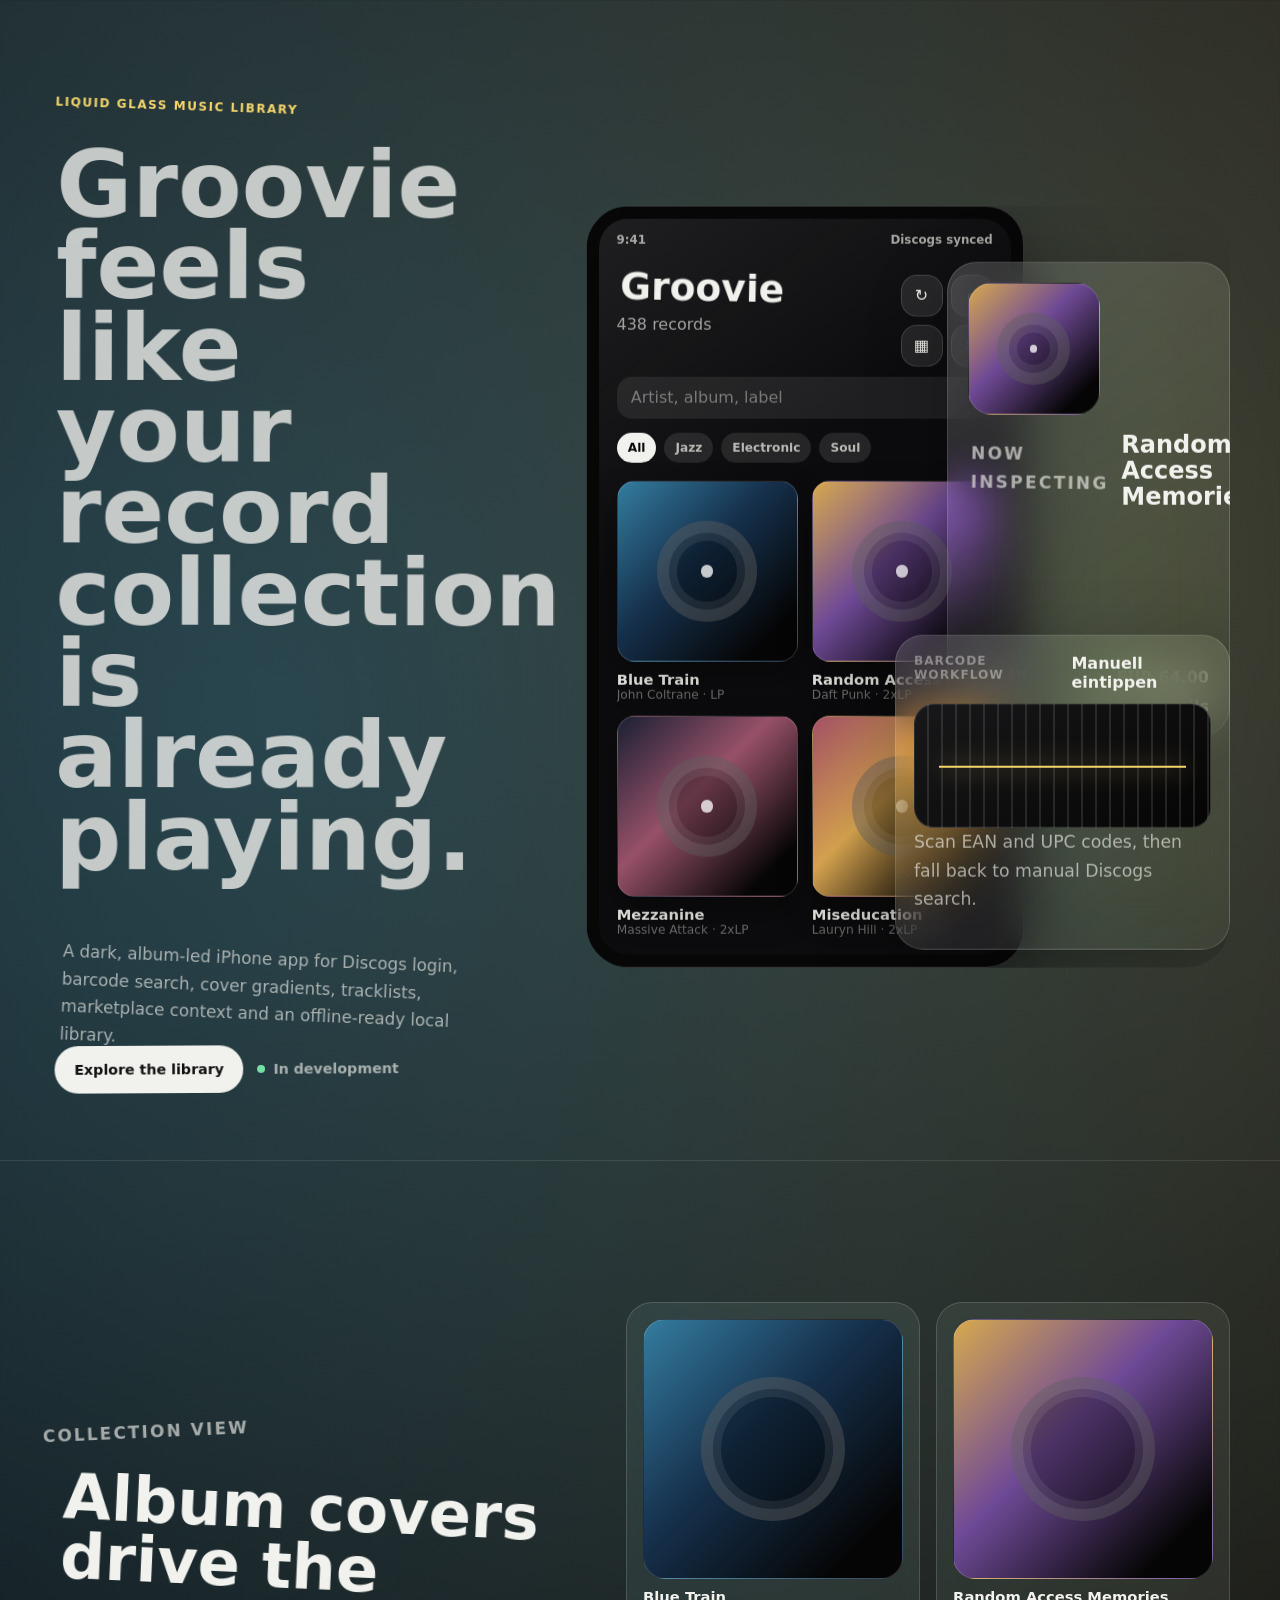
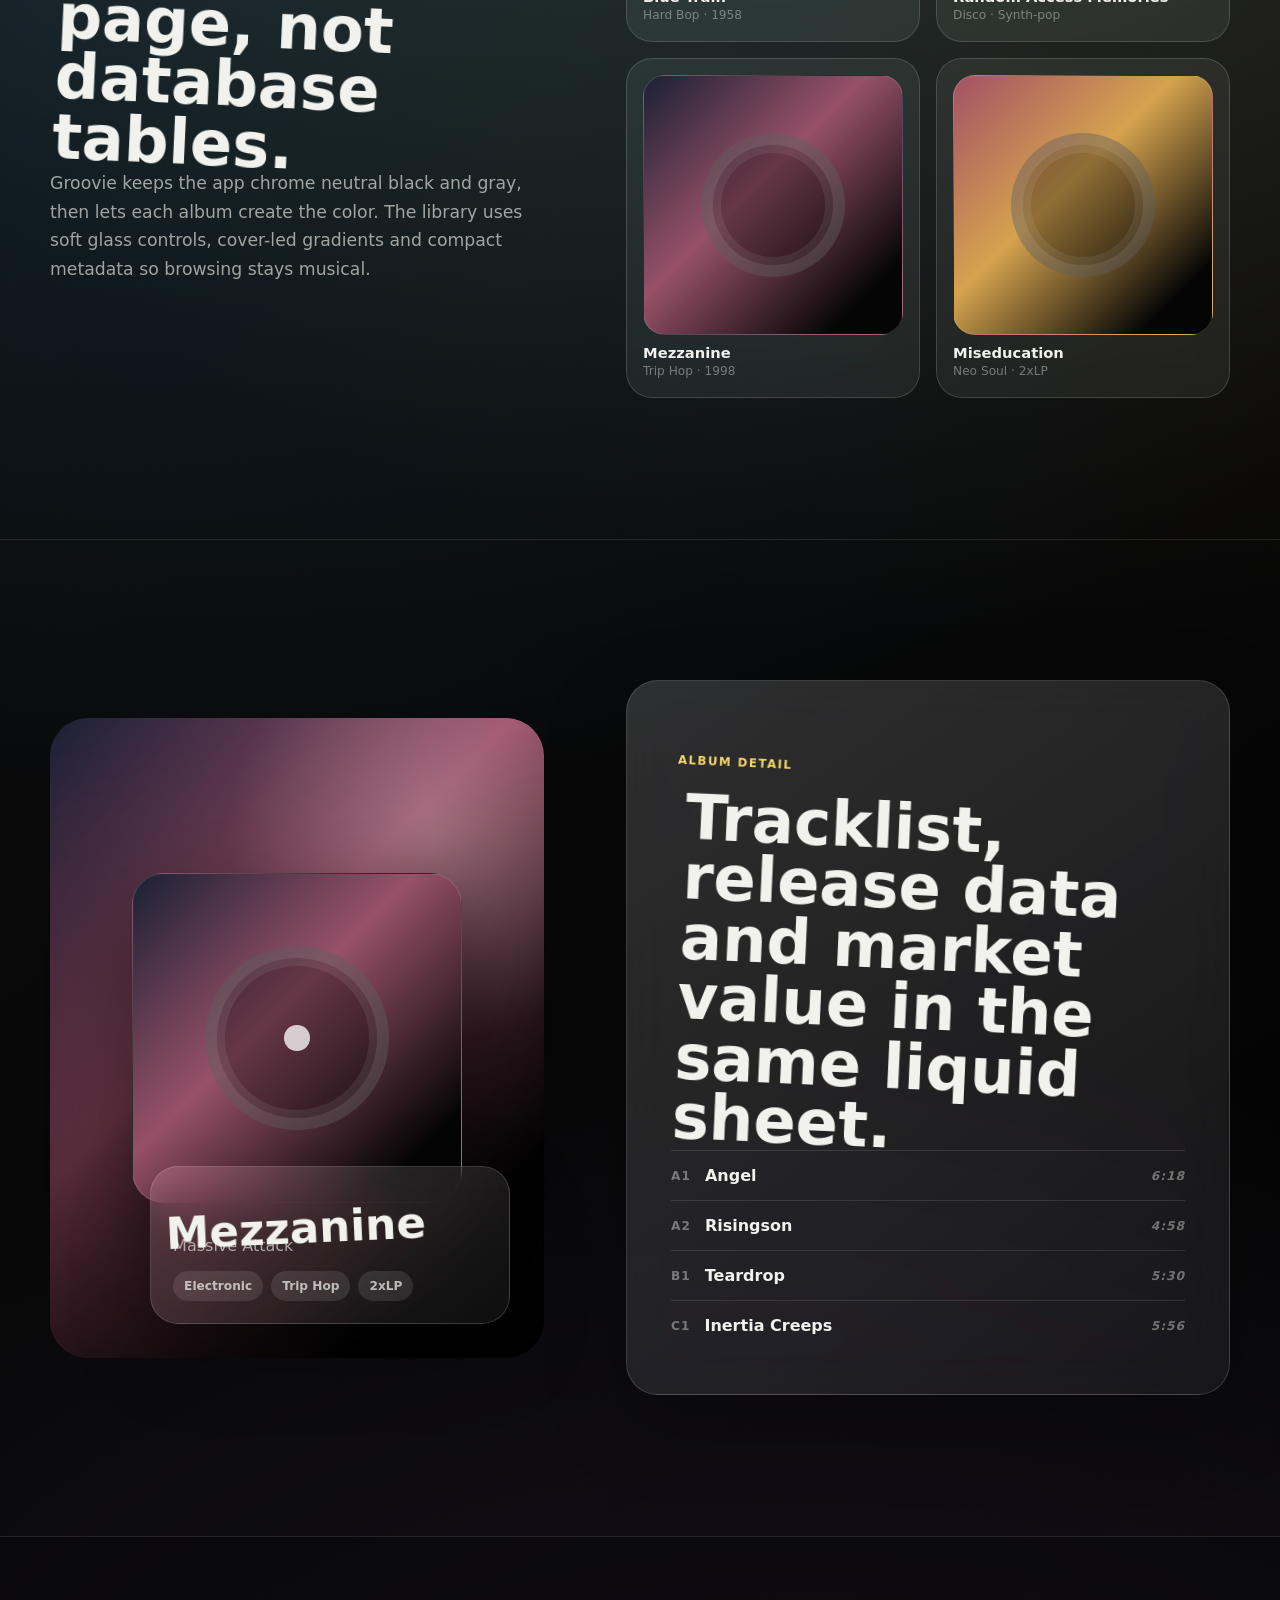
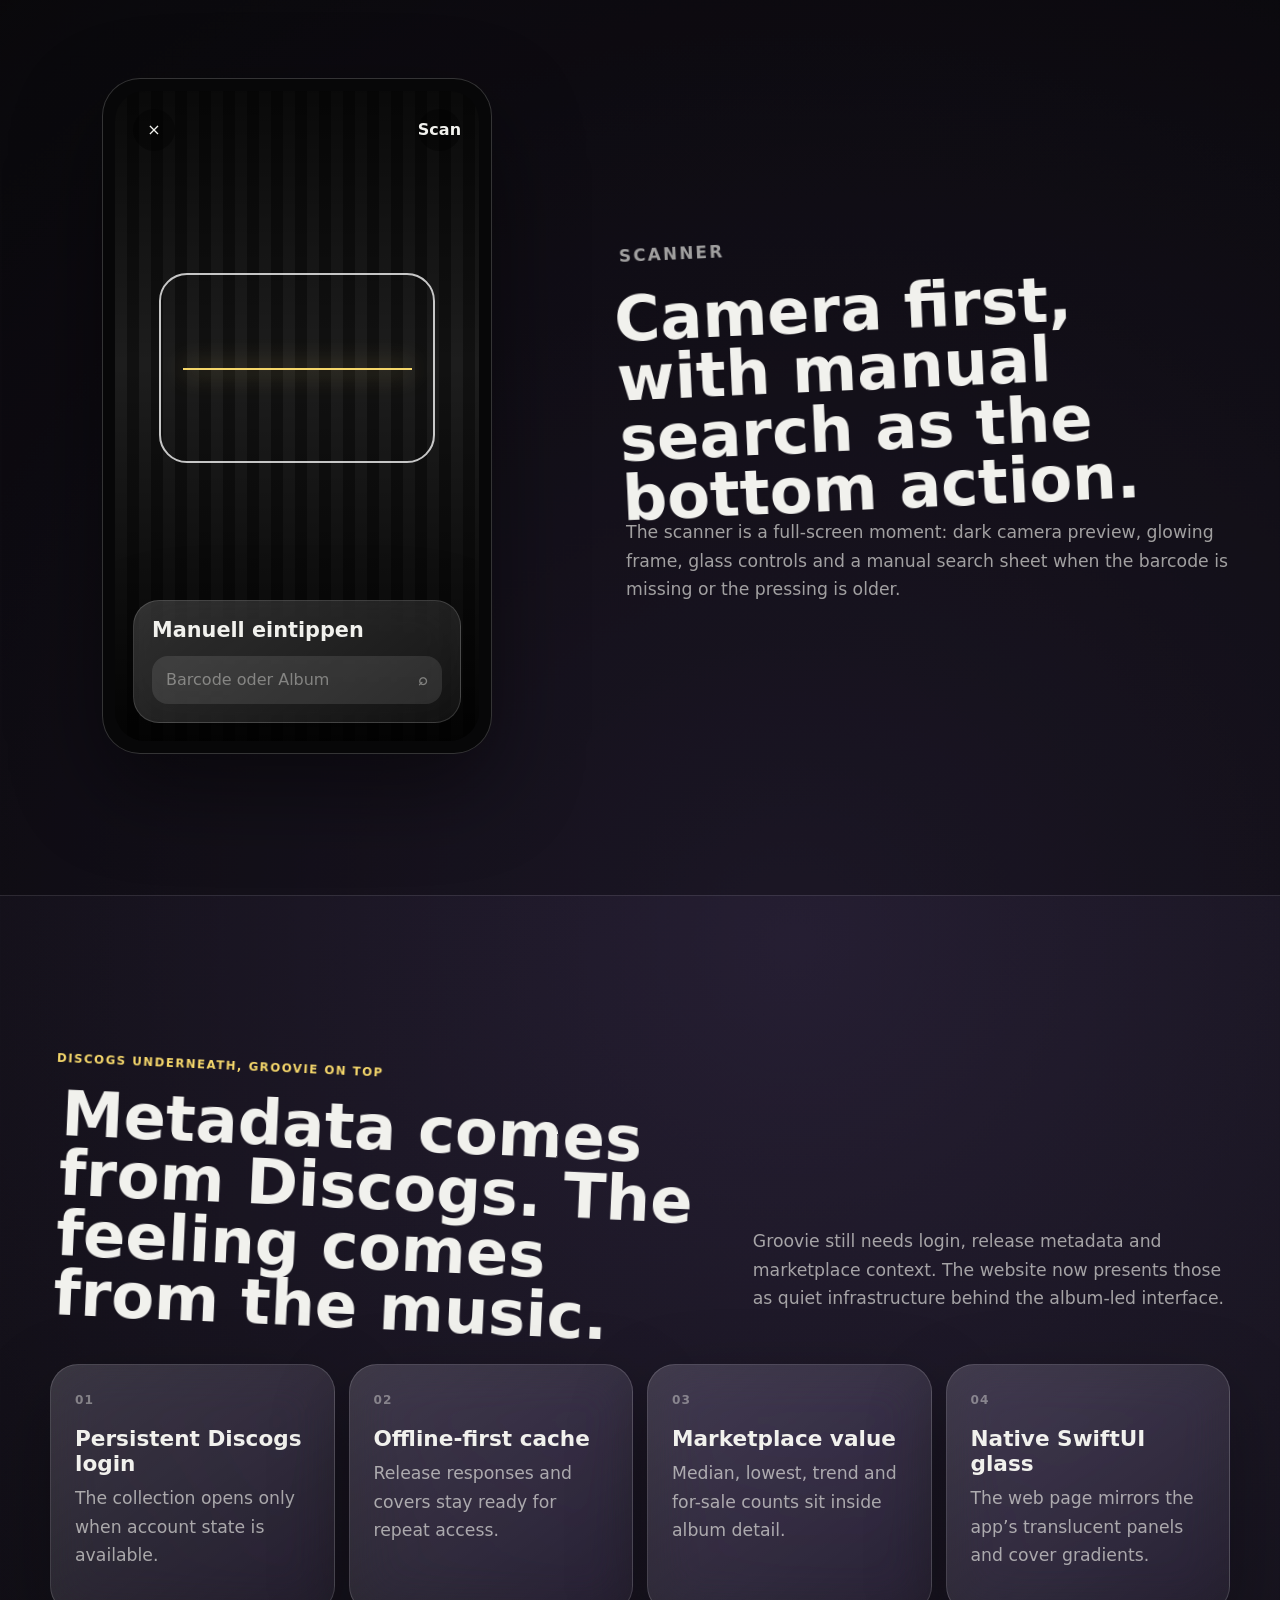
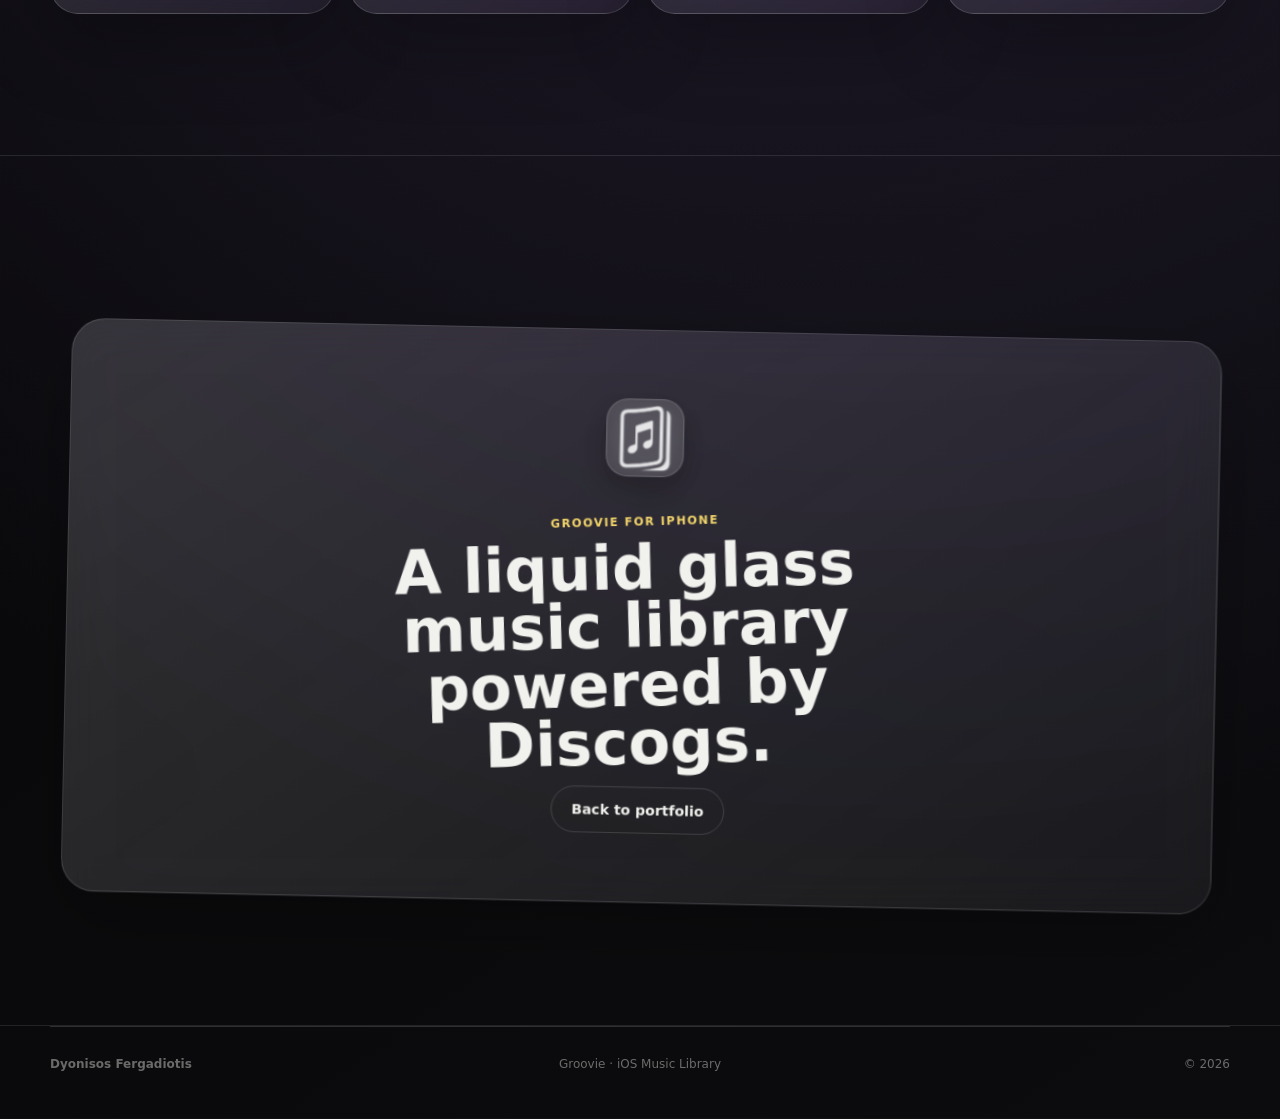
==== commit dcf9621f: "Improve scroll motion across portfolio pages" ====
--- a/projects/GV/Groovie.html
+++ b/projects/GV/Groovie.html
@@ -11,10 +11,10 @@
   <title>Groovie · Liquid Glass Music Library</title>
   <link rel="stylesheet" href="../app-shell.css?v=20260615-mobile-safe-area-v2">
   <link rel="stylesheet" href="stylesheet.css?v=20260622-liquid-glass">
-  <link rel="stylesheet" href="../../css/motion.css?v=20260614">
+  <link rel="stylesheet" href="../../css/motion.css?v=20260624-dynamic-scroll">
   <link rel="apple-touch-icon" href="../../AppIcons/Groovie-current.png">
   <link rel="icon" type="image/png" href="../../AppIcons/Groovie-current.png">
-  <script src="../../js/motion.js?v=20260614" defer></script>
+  <script src="../../js/motion.js?v=20260624-dynamic-scroll" defer></script>
 </head>
 <body>
   <a class="skip-link" href="#main">Skip to content</a>
--- a/projects/GV/stylesheet.css
+++ b/projects/GV/stylesheet.css
@@ -223,6 +223,8 @@
 .hero-stage {
   position: relative;
   min-height: 720px;
+  overflow: hidden;
+  border-radius: 44px;
 }
 
 .phone {
@@ -457,7 +459,7 @@
 
 .scanner-glass {
   position: absolute;
-  right: 24px;
+  right: 0;
   bottom: 18px;
   width: min(360px, 52%);
   padding: 18px;
--- a/css/motion.css
+++ b/css/motion.css
@@ -34,17 +34,90 @@
     opacity: 1;
 }
 
+html.motion-ready,
+html.motion-ready body {
+    max-width: 100%;
+    overflow-x: clip;
+}
+
+@supports not (overflow: clip) {
+    html.motion-ready,
+    html.motion-ready body {
+        overflow-x: hidden;
+    }
+}
+
 .motion-ready .motion-reveal {
+    --motion-reveal-y: 34px;
+    --motion-scroll-x: 0px;
+    --motion-scroll-y: 0px;
+    --motion-scroll-rotate: 0deg;
+    --motion-scroll-scale: 1;
+    --motion-flow-opacity: 1;
     opacity: 0;
-    translate: 0 34px;
+    translate: var(--motion-scroll-x) calc(var(--motion-reveal-y) + var(--motion-scroll-y));
+    rotate: var(--motion-scroll-rotate);
+    scale: var(--motion-scroll-scale);
+    transform-origin: 50% 65%;
     transition:
         opacity 800ms ease var(--motion-delay, 0ms),
-        translate 900ms var(--motion-ease) var(--motion-delay, 0ms);
+        translate 900ms var(--motion-ease) var(--motion-delay, 0ms),
+        rotate 900ms var(--motion-ease) var(--motion-delay, 0ms),
+        scale 900ms var(--motion-ease) var(--motion-delay, 0ms);
 }
 
 .motion-ready .motion-reveal.motion-visible {
-    opacity: 1;
-    translate: 0 0;
+    --motion-reveal-y: 0px;
+    opacity: var(--motion-flow-opacity);
+}
+
+.motion-flow {
+    --motion-scroll-x: 0px;
+    --motion-scroll-y: 0px;
+    --motion-scroll-rotate: 0deg;
+    --motion-scroll-scale: 1;
+    --motion-flow-opacity: 1;
+    translate: var(--motion-scroll-x) var(--motion-scroll-y);
+    rotate: var(--motion-scroll-rotate);
+    scale: var(--motion-scroll-scale);
+    transform-origin: 50% 62%;
+    will-change: translate, rotate, scale, opacity;
+}
+
+.motion-flow-text {
+    transform-origin: 0 55%;
+}
+
+html[data-motion-page="portfolio"] .motion-progress {
+    height: 4px;
+    background: linear-gradient(90deg, #101116, var(--blue, #1769e0), var(--green, #237b38));
+    box-shadow: 0 0 24px rgba(23, 105, 224, 0.32);
+}
+
+html[data-motion-page="portfolio"] .portfolio-scroll-motion {
+    --portfolio-x: 0px;
+    --portfolio-y: 0px;
+    --portfolio-rotate: 0deg;
+    --portfolio-scale: 1;
+    --portfolio-opacity: 1;
+    opacity: var(--portfolio-opacity);
+    translate: var(--portfolio-x) var(--portfolio-y);
+    rotate: var(--portfolio-rotate);
+    scale: var(--portfolio-scale);
+    transform-origin: 50% 60%;
+    will-change: opacity, translate, rotate, scale;
+}
+
+html[data-motion-page="portfolio"] .project-card.portfolio-scroll-motion {
+    box-shadow: 0 28px 80px rgba(39, 54, 78, calc(0.05 + (var(--portfolio-opacity) * 0.09)));
+}
+
+html[data-motion-page="portfolio"] .timeline article.portfolio-scroll-motion {
+    transform-origin: 0 0;
+}
+
+html[data-motion-page="portfolio"] .hero-visual.portfolio-scroll-motion {
+    transform-origin: 58% 44%;
 }
 
 .motion-ready .chapter-transition .chapter-transition-line {
@@ -81,13 +154,23 @@
     --motion-rx: 0deg;
     --motion-ry: 0deg;
     --motion-lift: 0px;
+    --motion-scroll-x: 0px;
+    --motion-scroll-y: 0px;
+    --motion-scroll-rotate: 0deg;
+    --motion-scroll-scale: 1;
+    translate: var(--motion-scroll-x) var(--motion-scroll-y);
+    rotate: var(--motion-scroll-rotate);
+    scale: var(--motion-scroll-scale);
     transform: perspective(1000px) rotateX(var(--motion-rx)) rotateY(var(--motion-ry)) translateY(var(--motion-lift));
     transform-style: preserve-3d;
     transition:
         transform 420ms var(--motion-ease),
+        translate 760ms var(--motion-ease),
+        rotate 760ms var(--motion-ease),
+        scale 760ms var(--motion-ease),
         border-color 300ms ease,
         box-shadow 420ms ease;
-    will-change: transform;
+    will-change: transform, translate, rotate, scale;
 }
 
 .motion-tilt:hover {
@@ -166,6 +249,8 @@
     .motion-ready .motion-reveal {
         opacity: 1;
         translate: none;
+        rotate: none;
+        scale: none;
     }
 
     .motion-ready .chapter-transition .chapter-transition-line,
@@ -176,8 +261,13 @@
 
     .motion-tilt,
     .motion-magnetic,
-    .motion-parallax {
+    .motion-parallax,
+    .motion-flow,
+    .portfolio-scroll-motion {
+        opacity: 1 !important;
         translate: none !important;
+        rotate: none !important;
+        scale: none !important;
         transform: none !important;
     }
 
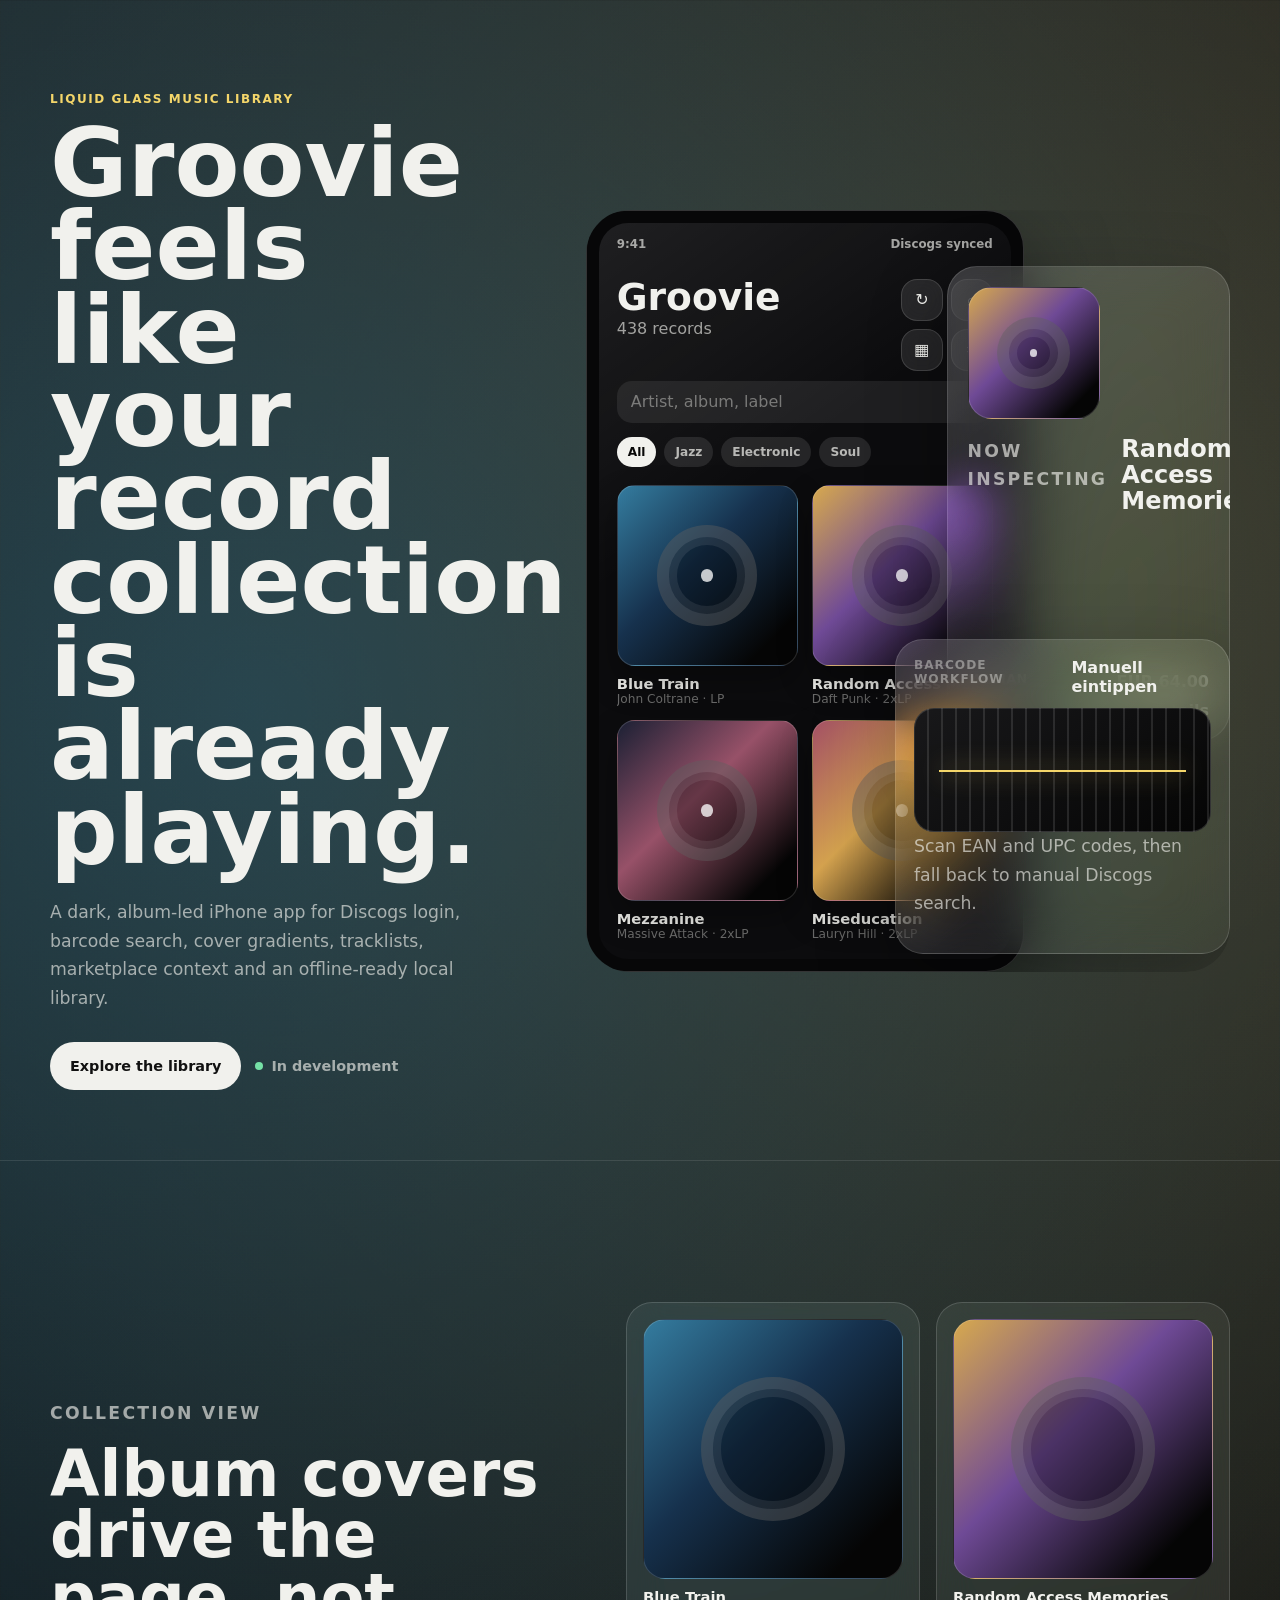
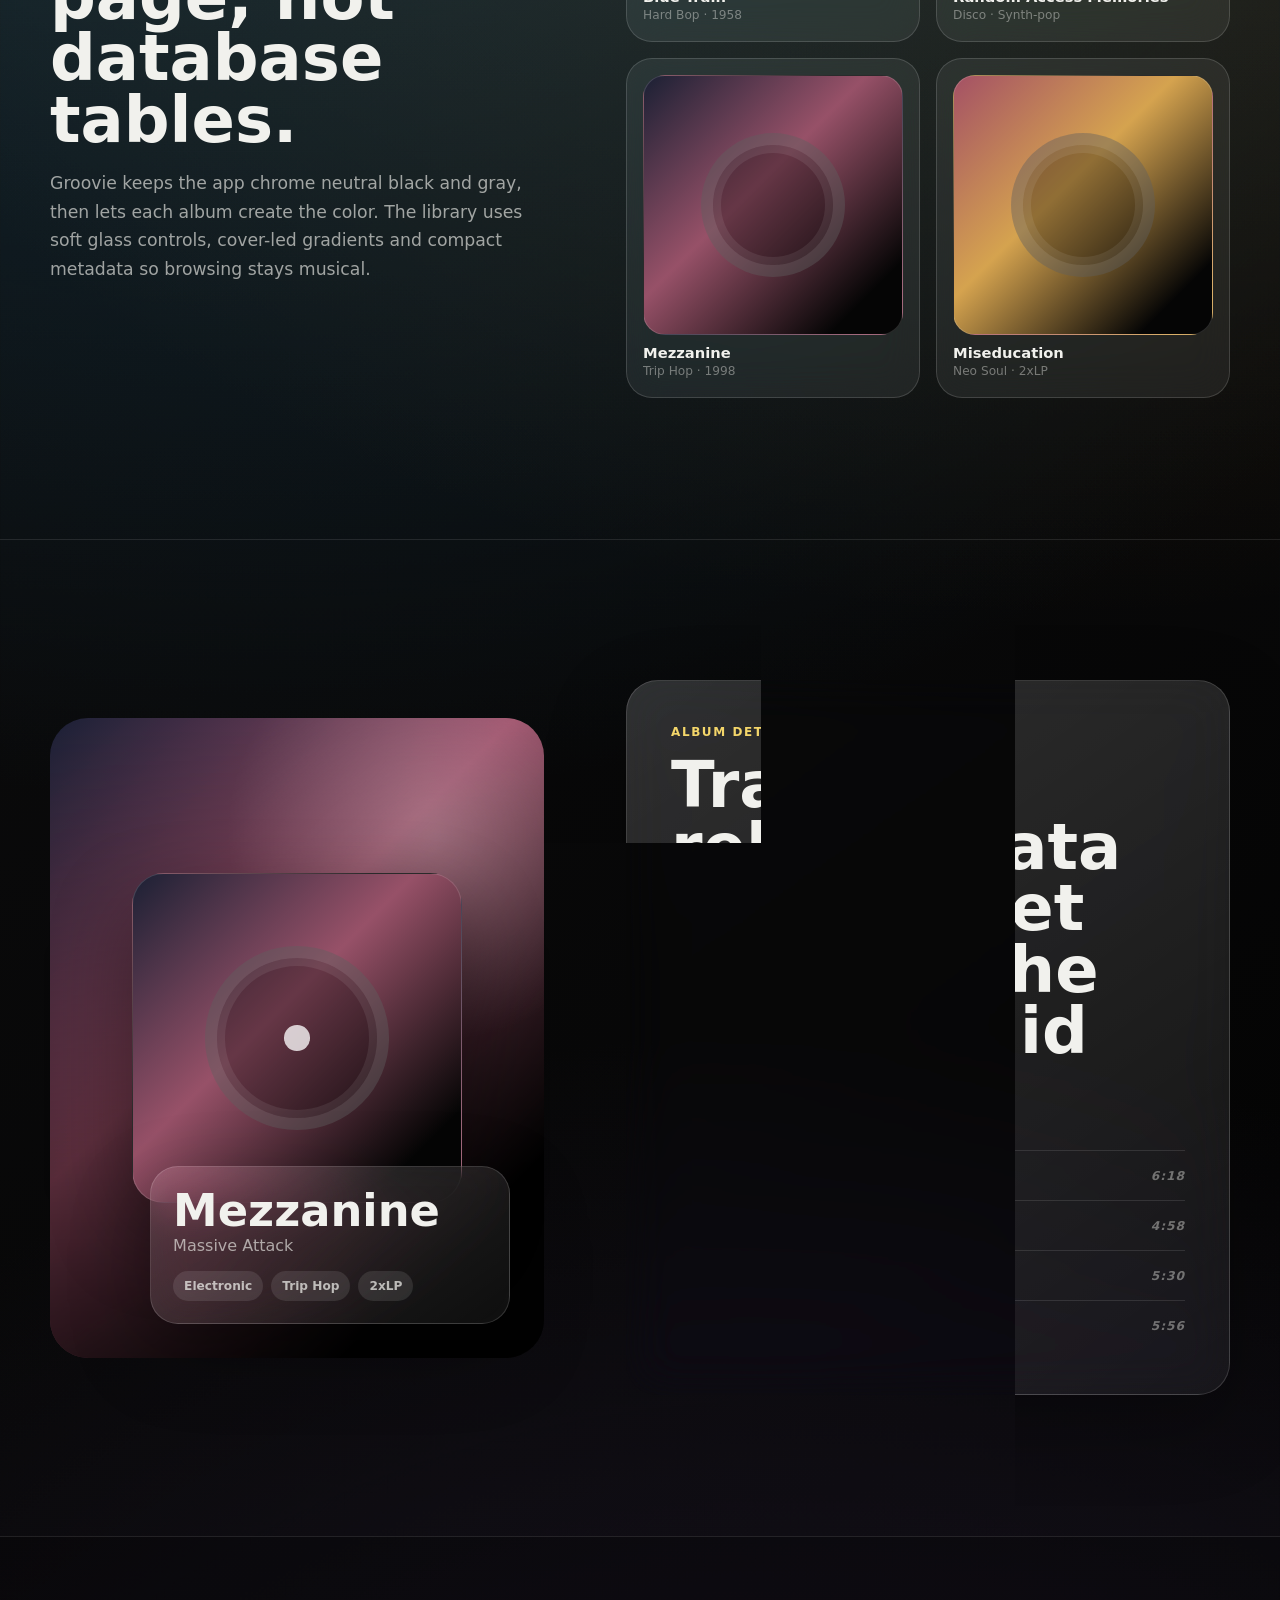
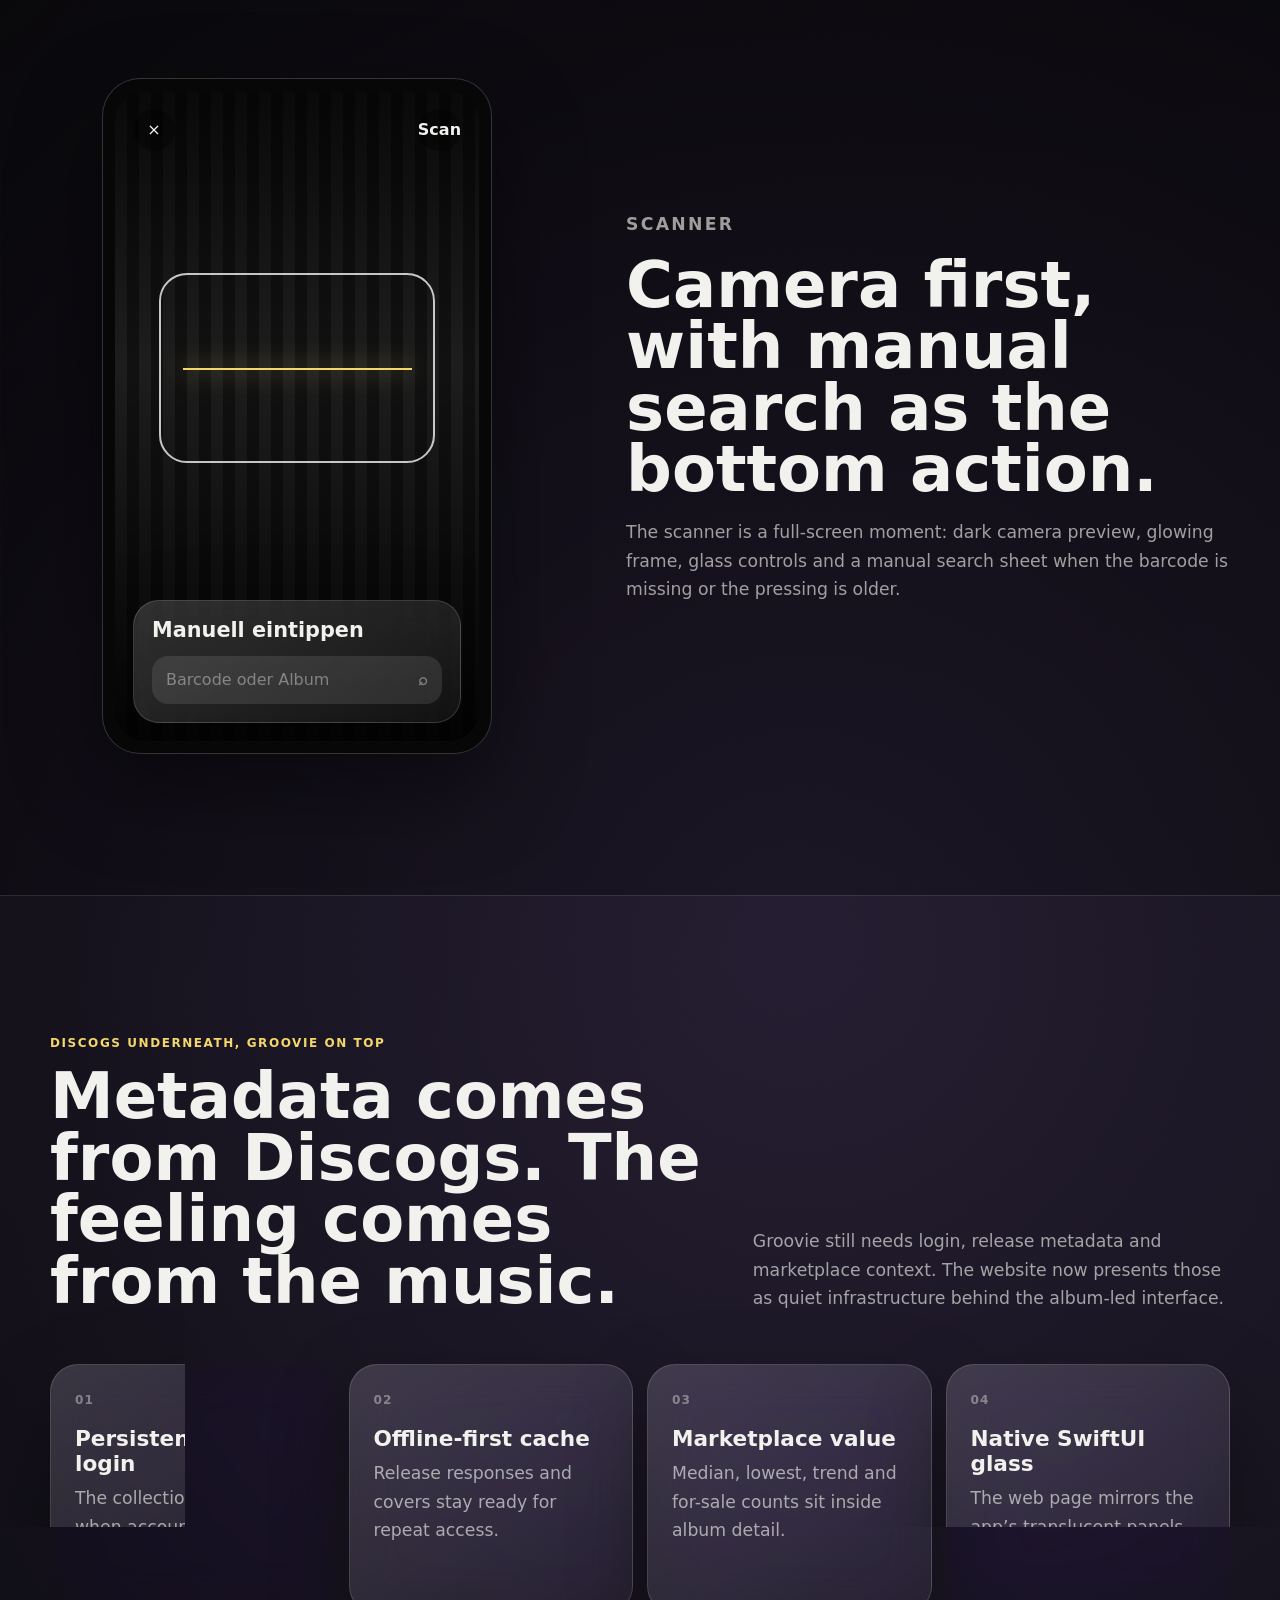
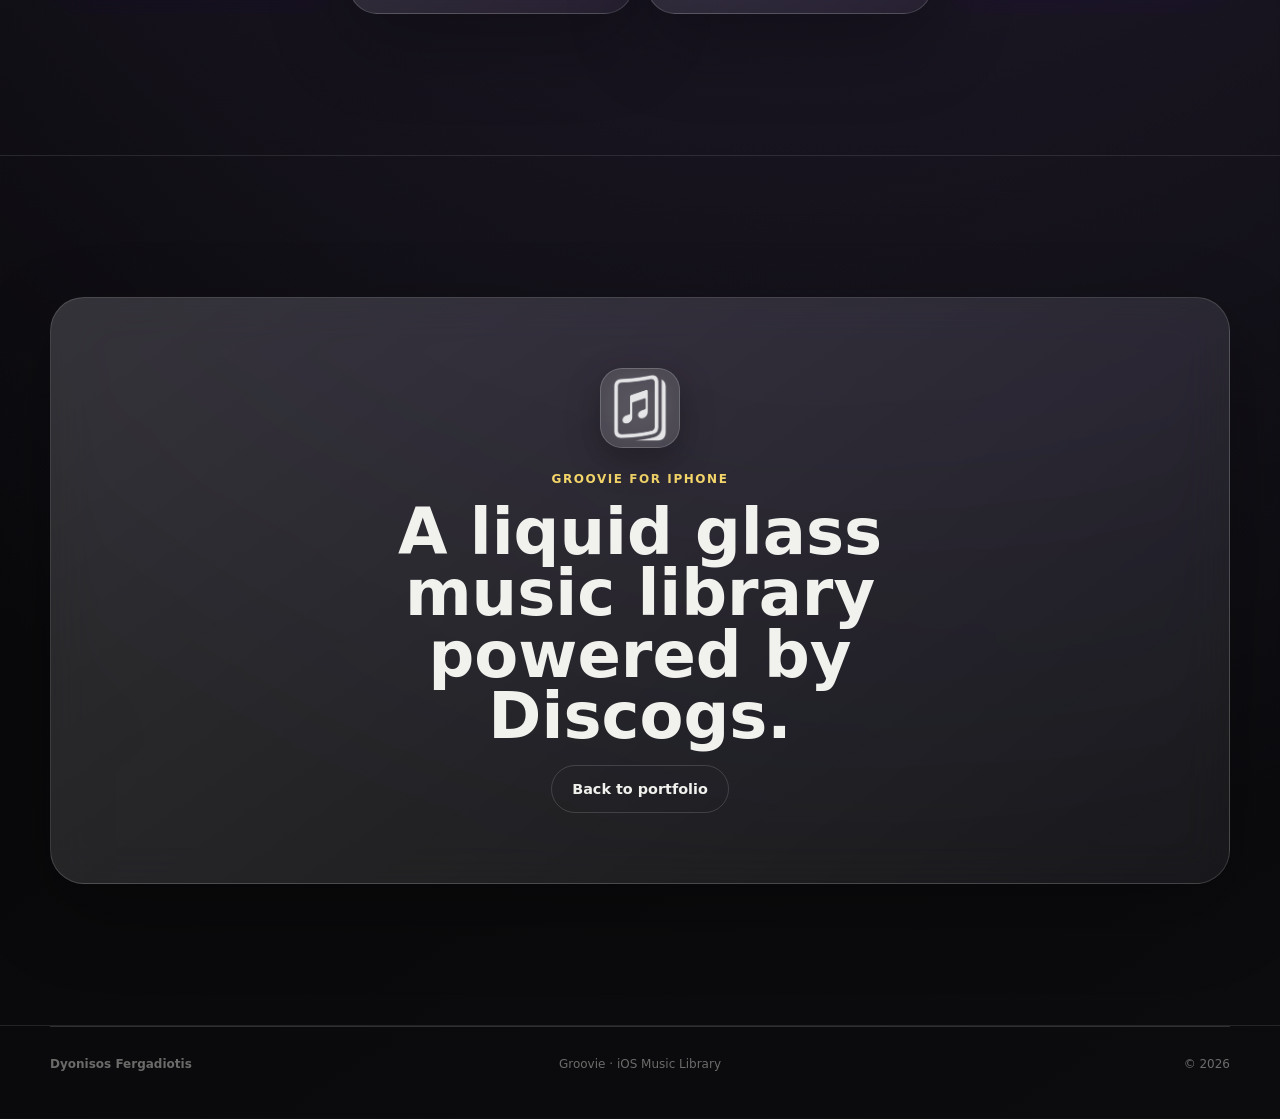
==== commit ad70edef: "Calm portfolio motion and gallery" ====
--- a/projects/GV/Groovie.html
+++ b/projects/GV/Groovie.html
@@ -11,10 +11,10 @@
   <title>Groovie · Liquid Glass Music Library</title>
   <link rel="stylesheet" href="../app-shell.css?v=20260615-mobile-safe-area-v2">
   <link rel="stylesheet" href="stylesheet.css?v=20260622-liquid-glass">
-  <link rel="stylesheet" href="../../css/motion.css?v=20260624-dynamic-scroll">
+  <link rel="stylesheet" href="../../css/motion.css?v=20260629-calm-motion">
   <link rel="apple-touch-icon" href="../../AppIcons/Groovie-current.png">
   <link rel="icon" type="image/png" href="../../AppIcons/Groovie-current.png">
-  <script src="../../js/motion.js?v=20260624-dynamic-scroll" defer></script>
+  <script src="../../js/motion.js?v=20260629-calm-motion" defer></script>
 </head>
 <body>
   <a class="skip-link" href="#main">Skip to content</a>
--- a/css/motion.css
+++ b/css/motion.css
@@ -1,37 +1,5 @@
 :root {
     --motion-ease: cubic-bezier(.2, .75, .25, 1);
-}
-
-.motion-progress {
-    position: fixed;
-    inset: 0 0 auto;
-    z-index: 1000;
-    width: 100%;
-    height: 3px;
-    pointer-events: none;
-    transform: scaleX(var(--motion-scroll, 0));
-    transform-origin: left;
-    background: var(--accent, var(--blue, var(--wb-accent, #1769e0)));
-    box-shadow: 0 0 18px color-mix(in srgb, currentColor 45%, transparent);
-}
-
-.motion-cursor-glow {
-    position: fixed;
-    top: 0;
-    left: 0;
-    z-index: -1;
-    width: 380px;
-    height: 380px;
-    border-radius: 50%;
-    pointer-events: none;
-    opacity: 0;
-    translate: -50% -50%;
-    background: radial-gradient(circle, color-mix(in srgb, var(--accent, var(--blue, var(--wb-accent, #1769e0))) 13%, transparent), transparent 68%);
-    transition: opacity 350ms ease;
-}
-
-body.motion-pointer-active .motion-cursor-glow {
-    opacity: 1;
 }
 
 html.motion-ready,
@@ -48,81 +16,24 @@
 }
 
 .motion-ready .motion-reveal {
-    --motion-reveal-y: 34px;
-    --motion-scroll-x: 0px;
-    --motion-scroll-y: 0px;
-    --motion-scroll-rotate: 0deg;
-    --motion-scroll-scale: 1;
-    --motion-flow-opacity: 1;
     opacity: 0;
-    translate: var(--motion-scroll-x) calc(var(--motion-reveal-y) + var(--motion-scroll-y));
-    rotate: var(--motion-scroll-rotate);
-    scale: var(--motion-scroll-scale);
-    transform-origin: 50% 65%;
+    transform: translate3d(0, 20px, 0);
     transition:
-        opacity 800ms ease var(--motion-delay, 0ms),
-        translate 900ms var(--motion-ease) var(--motion-delay, 0ms),
-        rotate 900ms var(--motion-ease) var(--motion-delay, 0ms),
-        scale 900ms var(--motion-ease) var(--motion-delay, 0ms);
+        opacity 520ms ease var(--motion-delay, 0ms),
+        transform 620ms var(--motion-ease) var(--motion-delay, 0ms);
 }
 
 .motion-ready .motion-reveal.motion-visible {
-    --motion-reveal-y: 0px;
-    opacity: var(--motion-flow-opacity);
-}
-
-.motion-flow {
-    --motion-scroll-x: 0px;
-    --motion-scroll-y: 0px;
-    --motion-scroll-rotate: 0deg;
-    --motion-scroll-scale: 1;
-    --motion-flow-opacity: 1;
-    translate: var(--motion-scroll-x) var(--motion-scroll-y);
-    rotate: var(--motion-scroll-rotate);
-    scale: var(--motion-scroll-scale);
-    transform-origin: 50% 62%;
-    will-change: translate, rotate, scale, opacity;
-}
-
-.motion-flow-text {
-    transform-origin: 0 55%;
-}
-
-html[data-motion-page="portfolio"] .motion-progress {
-    height: 4px;
-    background: linear-gradient(90deg, #101116, var(--blue, #1769e0), var(--green, #237b38));
-    box-shadow: 0 0 24px rgba(23, 105, 224, 0.32);
-}
-
-html[data-motion-page="portfolio"] .portfolio-scroll-motion {
-    --portfolio-x: 0px;
-    --portfolio-y: 0px;
-    --portfolio-rotate: 0deg;
-    --portfolio-scale: 1;
-    --portfolio-opacity: 1;
-    opacity: var(--portfolio-opacity);
-    translate: var(--portfolio-x) var(--portfolio-y);
-    rotate: var(--portfolio-rotate);
-    scale: var(--portfolio-scale);
-    transform-origin: 50% 60%;
-    will-change: opacity, translate, rotate, scale;
-}
-
-html[data-motion-page="portfolio"] .project-card.portfolio-scroll-motion {
-    box-shadow: 0 28px 80px rgba(39, 54, 78, calc(0.05 + (var(--portfolio-opacity) * 0.09)));
-}
-
-html[data-motion-page="portfolio"] .timeline article.portfolio-scroll-motion {
-    transform-origin: 0 0;
-}
-
-html[data-motion-page="portfolio"] .hero-visual.portfolio-scroll-motion {
-    transform-origin: 58% 44%;
+    opacity: 1;
+    transform: translate3d(0, 0, 0);
 }
 
 .motion-ready .chapter-transition .chapter-transition-line {
-    transform: scaleX(0);
-    transition: transform 900ms var(--motion-ease);
+    opacity: 0;
+    transform: scaleX(.88);
+    transition:
+        opacity 420ms ease,
+        transform 560ms var(--motion-ease);
 }
 
 .motion-ready .chapter-transition .chapter-transition-line:first-child {
@@ -135,73 +46,25 @@
 
 .motion-ready .chapter-transition .chapter-transition-node {
     opacity: 0;
-    transform: scale(.72);
+    transform: scale(.92);
     transition:
-        opacity 500ms ease 180ms,
-        transform 700ms var(--motion-ease) 180ms;
+        opacity 420ms ease 90ms,
+        transform 520ms var(--motion-ease) 90ms;
 }
 
-.motion-ready .chapter-transition.motion-visible .chapter-transition-line {
-    transform: scaleX(1);
+.motion-ready .chapter-transition.motion-visible .chapter-transition-line,
+.motion-ready .chapter-transition.motion-visible .chapter-transition-node {
+    opacity: 1;
+    transform: none;
 }
 
-.motion-ready .chapter-transition.motion-visible .chapter-transition-node {
+.motion-flow,
+.portfolio-scroll-motion,
+.motion-tilt,
+.motion-magnetic,
+.motion-parallax {
     opacity: 1;
-    transform: scale(1);
-}
-
-.motion-tilt {
-    --motion-rx: 0deg;
-    --motion-ry: 0deg;
-    --motion-lift: 0px;
-    --motion-scroll-x: 0px;
-    --motion-scroll-y: 0px;
-    --motion-scroll-rotate: 0deg;
-    --motion-scroll-scale: 1;
-    translate: var(--motion-scroll-x) var(--motion-scroll-y);
-    rotate: var(--motion-scroll-rotate);
-    scale: var(--motion-scroll-scale);
-    transform: perspective(1000px) rotateX(var(--motion-rx)) rotateY(var(--motion-ry)) translateY(var(--motion-lift));
-    transform-style: preserve-3d;
-    transition:
-        transform 420ms var(--motion-ease),
-        translate 760ms var(--motion-ease),
-        rotate 760ms var(--motion-ease),
-        scale 760ms var(--motion-ease),
-        border-color 300ms ease,
-        box-shadow 420ms ease;
-    will-change: transform, translate, rotate, scale;
-}
-
-.motion-tilt:hover {
-    --motion-lift: -6px;
-    box-shadow: 0 28px 80px rgba(24, 38, 65, 0.16);
-}
-
-.motion-tilt > * {
-    transform: translateZ(0);
-    transition: transform 420ms var(--motion-ease);
-}
-
-.motion-tilt:hover > * {
-    transform: translateZ(14px);
-}
-
-.motion-magnetic {
-    translate: var(--motion-x, 0px) var(--motion-y, 0px);
-    transition:
-        translate 280ms var(--motion-ease),
-        transform 180ms ease,
-        box-shadow 180ms ease;
-    will-change: translate;
-}
-
-.motion-parallax {
-    will-change: translate;
-}
-
-.motion-ready .motion-stagger > * {
-    transition-delay: calc(var(--motion-index, 0) * 70ms);
+    transform: none;
 }
 
 .placeholder,
@@ -211,69 +74,21 @@
     overflow: hidden;
 }
 
-.placeholder::after,
-.media-placeholder::after,
-.app-shot-placeholder::after {
-    position: absolute;
-    inset: -45% auto -45% -45%;
-    width: 34%;
-    content: "";
-    pointer-events: none;
-    rotate: 12deg;
-    background: linear-gradient(90deg, transparent, color-mix(in srgb, currentColor 8%, transparent), transparent);
-    animation: motion-preview-sheen 6s ease-in-out infinite;
-}
-
-@keyframes motion-preview-sheen {
-    0%, 22% { translate: 0 0; opacity: 0; }
-    35% { opacity: 1; }
-    64%, 100% { translate: 520% 0; opacity: 0; }
-}
-
-@media (hover: none), (pointer: coarse) {
-    .motion-cursor-glow {
-        display: none;
+@media (prefers-reduced-motion: reduce) {
+    html {
+        scroll-behavior: auto;
     }
 
-    .motion-tilt:hover {
-        --motion-lift: 0px;
+    .motion-ready .motion-reveal,
+    .motion-ready .chapter-transition .chapter-transition-line,
+    .motion-ready .chapter-transition .chapter-transition-node,
+    .motion-flow,
+    .portfolio-scroll-motion,
+    .motion-tilt,
+    .motion-magnetic,
+    .motion-parallax {
+        opacity: 1 !important;
+        transform: none !important;
+        transition: none !important;
     }
 }
-
-@media (prefers-reduced-motion: reduce) {
-    .motion-progress,
-    .motion-cursor-glow {
-        display: none;
-    }
-
-    .motion-ready .motion-reveal {
-        opacity: 1;
-        translate: none;
-        rotate: none;
-        scale: none;
-    }
-
-    .motion-ready .chapter-transition .chapter-transition-line,
-    .motion-ready .chapter-transition .chapter-transition-node {
-        opacity: 1;
-        transform: none;
-    }
-
-    .motion-tilt,
-    .motion-magnetic,
-    .motion-parallax,
-    .motion-flow,
-    .portfolio-scroll-motion {
-        opacity: 1 !important;
-        translate: none !important;
-        rotate: none !important;
-        scale: none !important;
-        transform: none !important;
-    }
-
-    .placeholder::after,
-    .media-placeholder::after,
-    .app-shot-placeholder::after {
-        display: none;
-    }
-}
